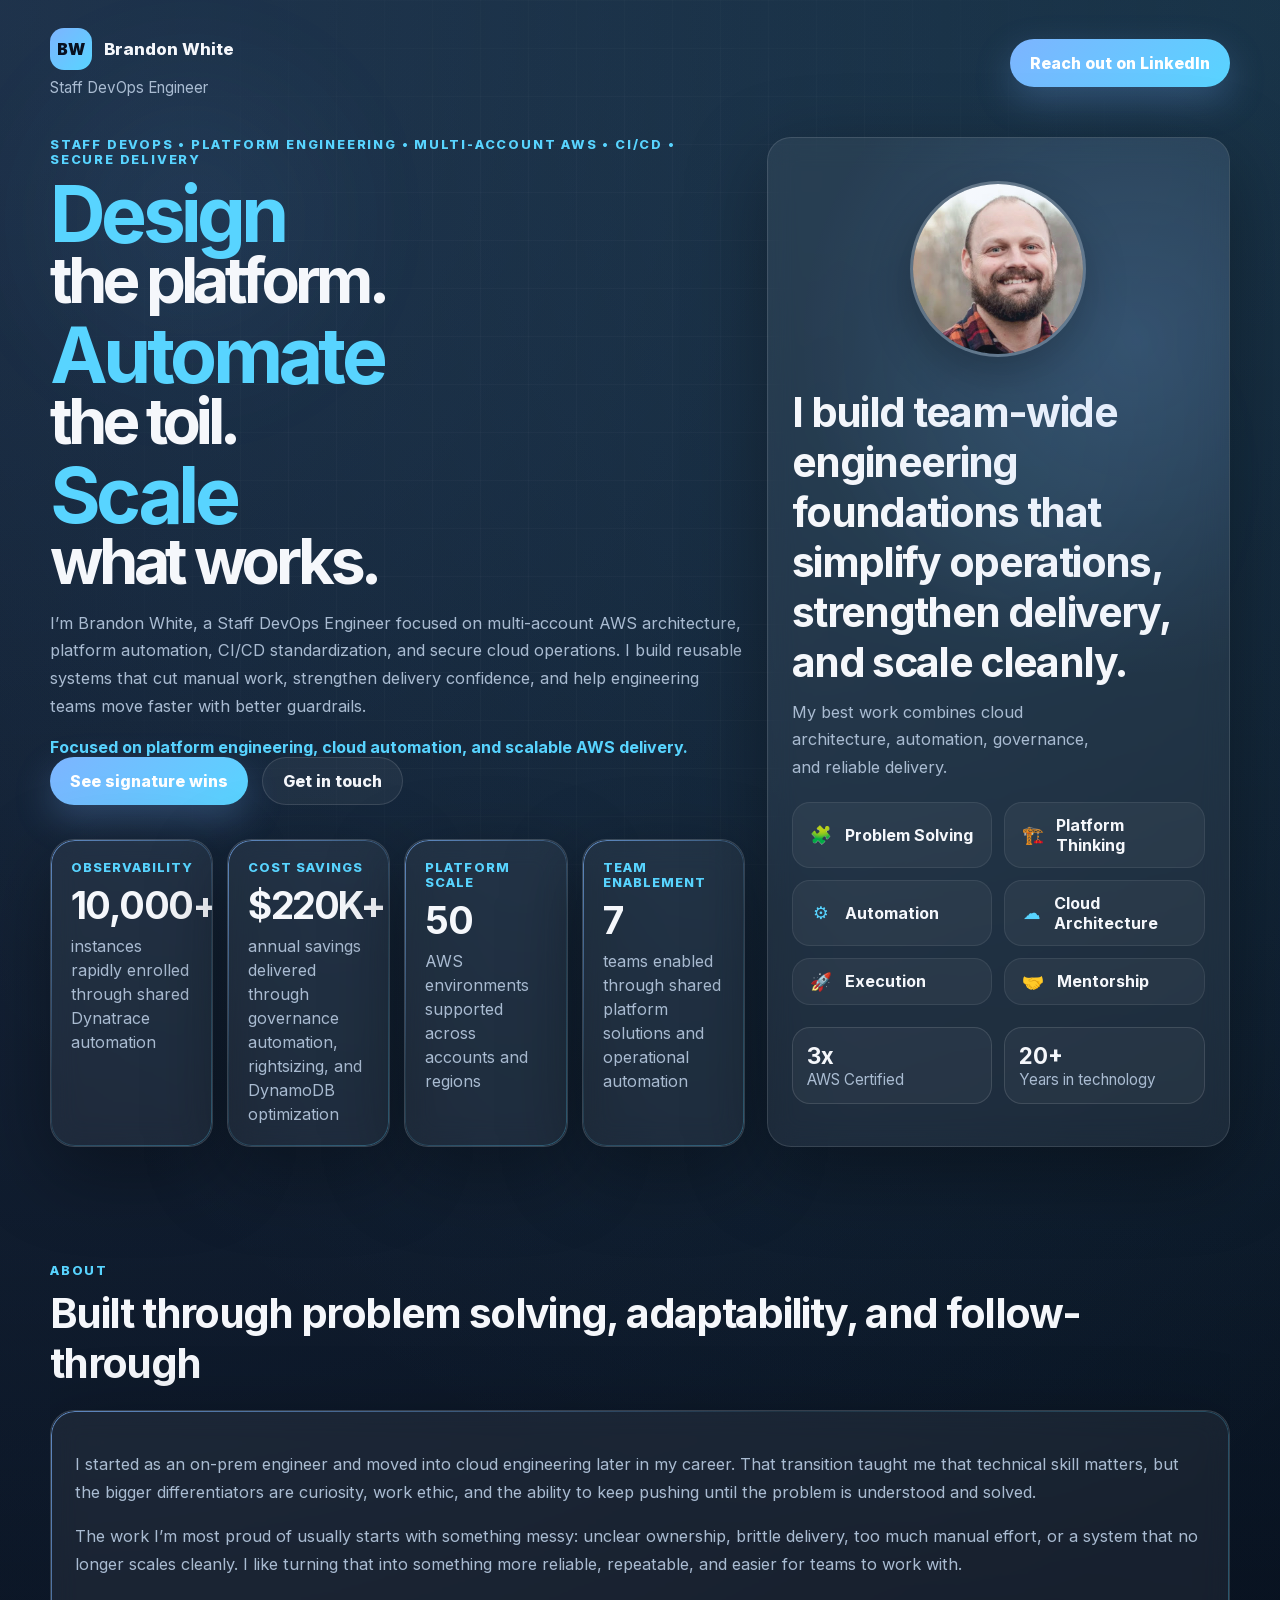
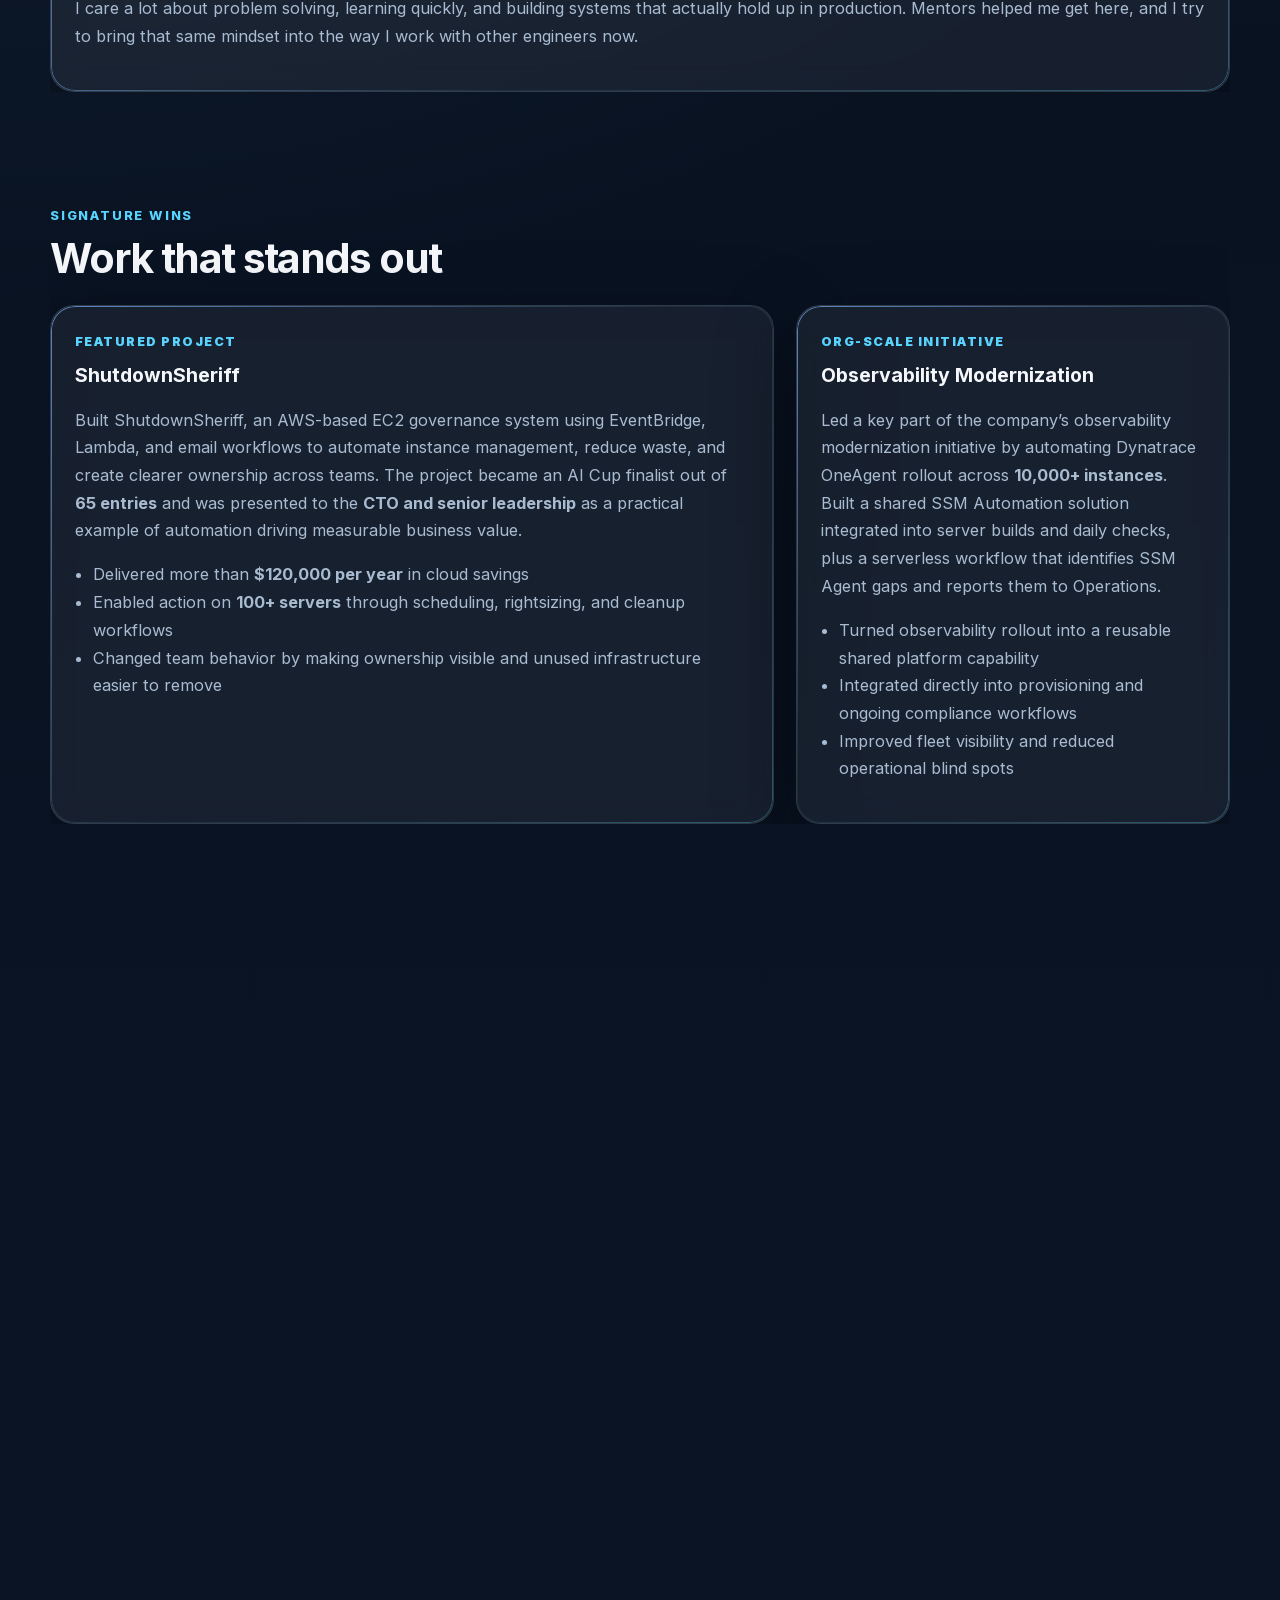
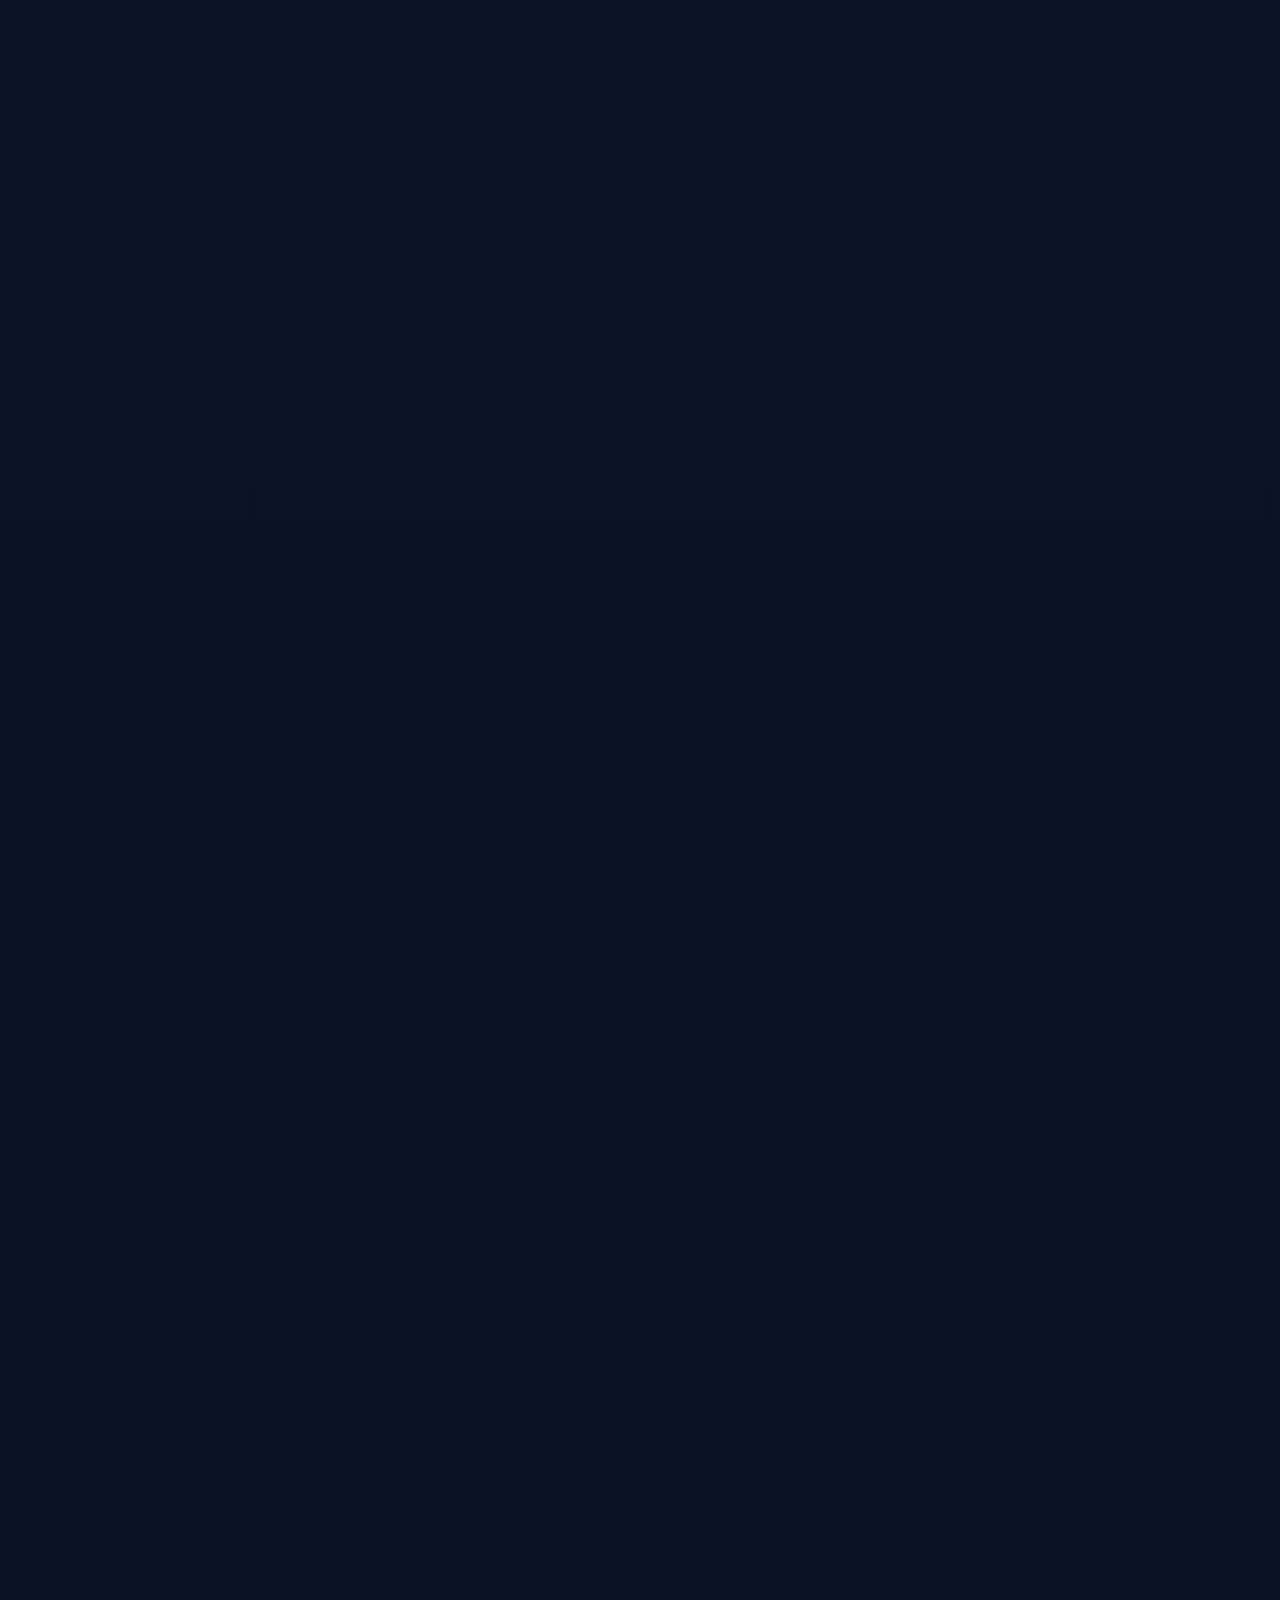
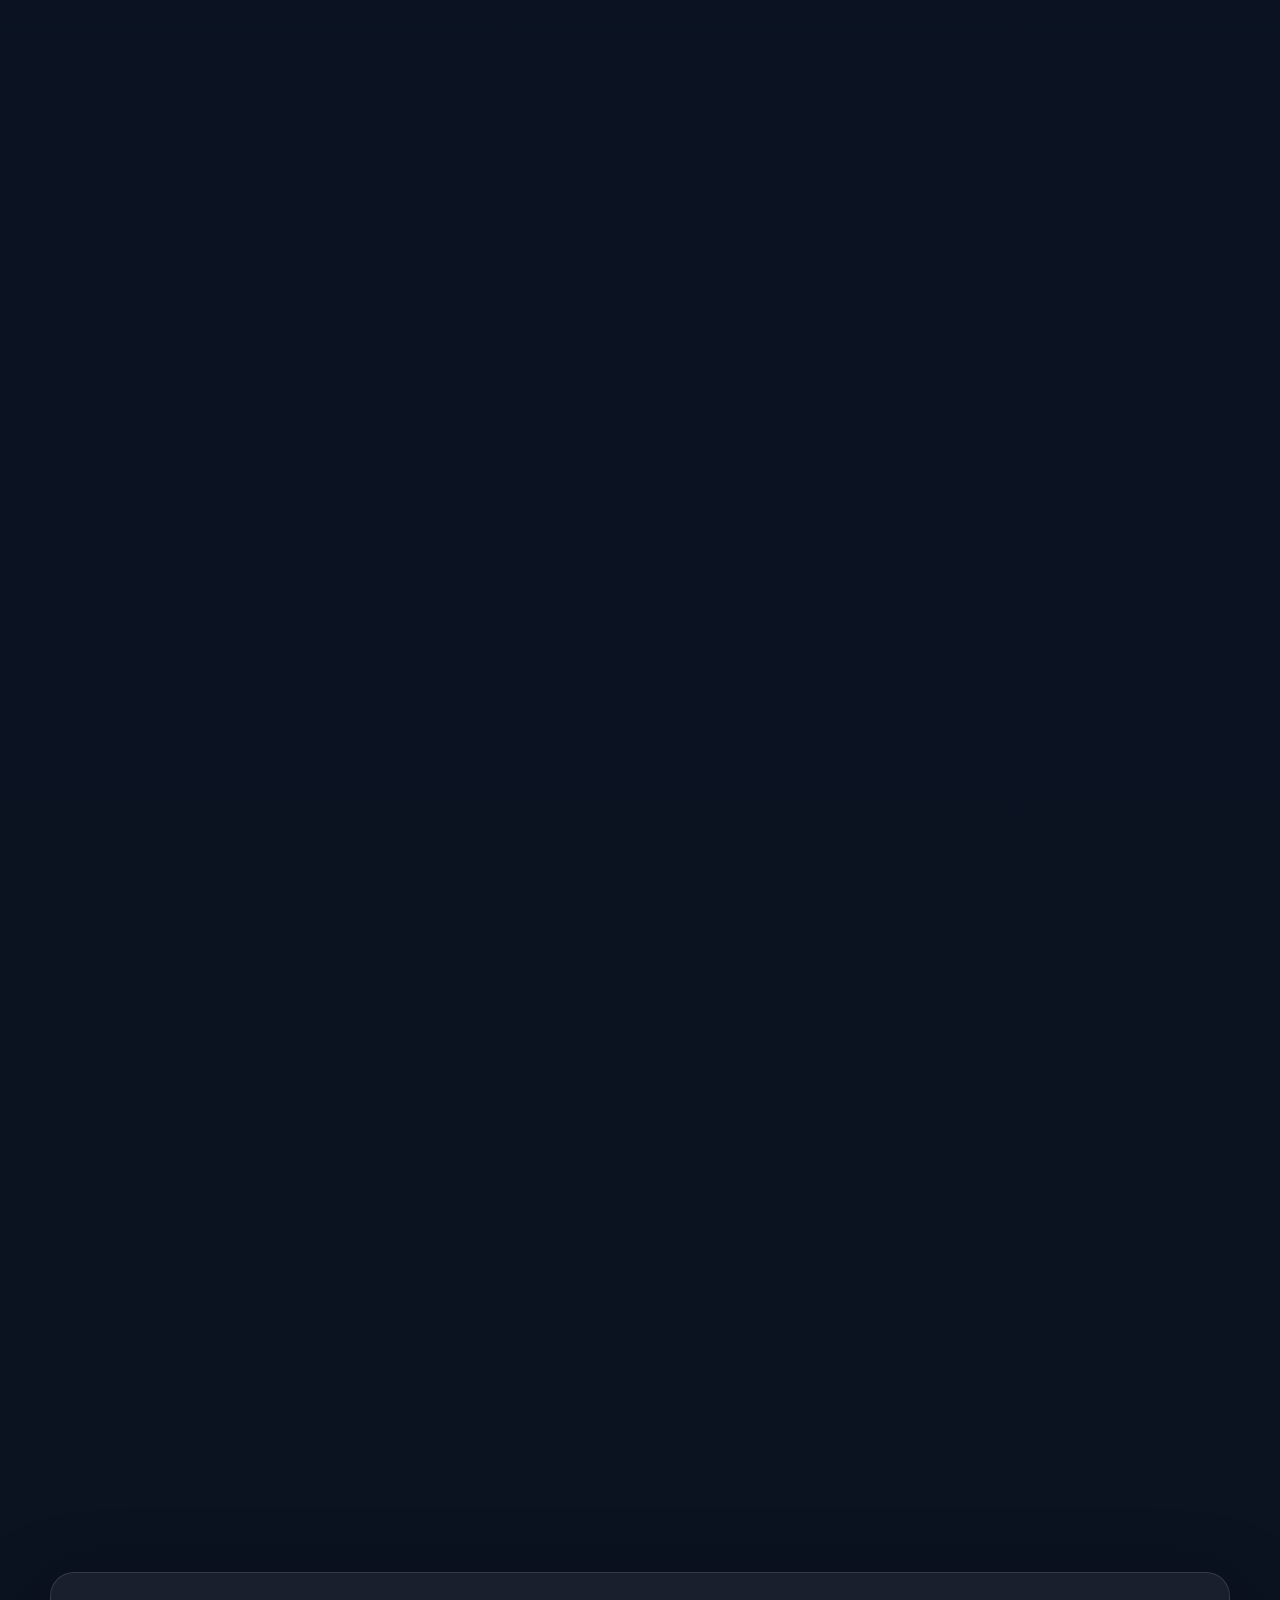
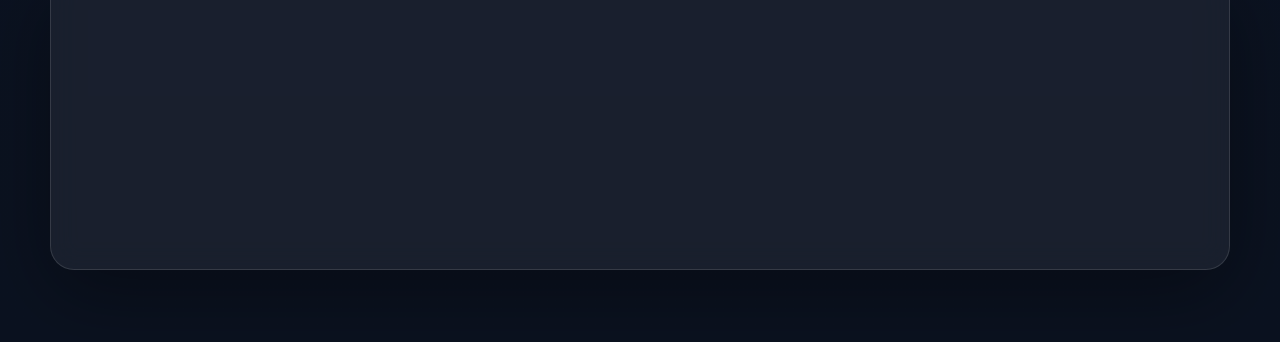
==== index.html @ a90c0512 "Add hero positioning line" ====
<!DOCTYPE html>
<html lang="en">
  <head>
    <meta charset="UTF-8" />
    <meta name="viewport" content="width=device-width, initial-scale=1.0" />
    <title>Brandon White | Staff DevOps Engineer</title>
    <meta
      name="description"
      content="Brandon White is a Staff DevOps and Platform Engineer focused on AWS, automation, CI/CD, observability, governance, and reliable cloud delivery at scale."
    />
    <meta property="og:title" content="Brandon White | Staff DevOps Engineer" />
    <meta
      property="og:description"
      content="Staff DevOps and Platform Engineer focused on AWS, automation, observability, CI/CD, governance, and reliable cloud delivery at scale."
    />
    <meta property="og:type" content="website" />
    <meta property="og:url" content="https://brandondwhite.github.io/" />
    <meta property="og:image" content="https://brandondwhite.github.io/assets/og-preview.svg" />
    <meta property="og:image:alt" content="Social preview for Brandon White, Staff DevOps Engineer" />
    <meta name="theme-color" content="#0a1424" />
    <script type="application/ld+json">
      {
        "@context": "https://schema.org",
        "@type": "Person",
        "name": "Brandon White",
        "jobTitle": "Staff DevOps Engineer",
        "url": "https://brandondwhite.github.io/",
        "image": "https://brandondwhite.github.io/assets/avatar.jpg",
        "sameAs": [
          "https://linkedin.com/in/brandon-d-white"
        ]
      }
    </script>
    <link rel="canonical" href="https://brandondwhite.github.io/" />
    <meta name="twitter:card" content="summary_large_image" />
    <meta name="twitter:title" content="Brandon White | Staff DevOps Engineer" />
    <meta
      name="twitter:description"
      content="Staff DevOps and Platform Engineer focused on AWS, automation, observability, CI/CD, governance, and reliable cloud delivery at scale."
    />
    <meta name="twitter:image" content="https://brandondwhite.github.io/assets/og-preview.svg" />
    <link rel="icon" href="assets/favicon.svg" type="image/svg+xml" />
    <link rel="preload" as="image" href="assets/avatar.jpg" imagesrcset="assets/avatar.jpg" imagesizes="176px" />
    <link rel="preload" href="assets/fonts/inter-latin.woff2" as="font" type="font/woff2" crossorigin />
    <link rel="stylesheet" href="styles.css" />
    <!-- Google tag (gtag.js) -->
    <script async src="https://www.googletagmanager.com/gtag/js?id=G-RJBQQFBV7J"></script>
    <script>
      window.dataLayer = window.dataLayer || [];
      function gtag() { dataLayer.push(arguments); }
      gtag('js', new Date());

      gtag('config', 'G-RJBQQFBV7J');
    </script>
  </head>
  <body>
    <div class="background-orb orb-one"></div>
    <div class="background-orb orb-two"></div>

    <div class="page-shell">
      <header class="site-header">
        <div class="brand-lockup">
          <a href="#top" class="brand">
            <span class="brand-mark">BW</span>
            <span class="brand-text">Brandon White</span>
          </a>
          <p class="brand-subtitle">Staff DevOps Engineer</p>
        </div>

        <div class="header-actions">
          <a class="button button-primary" href="https://linkedin.com/in/brandon-d-white" target="_blank" rel="noreferrer">Reach out on LinkedIn</a>
        </div>
      </header>

      <main id="top">
        <section class="hero section-grid">
          <div class="hero-copy">
            <p class="eyebrow">Staff DevOps • Platform Engineering • Multi-Account AWS • CI/CD • Secure Delivery</p>
            <h1 class="hero-headline">
              <span><strong>Design</strong> <span class="hero-rest">the platform.</span></span>
              <span><strong>Automate</strong> <span class="hero-rest">the toil.</span></span>
              <span><strong>Scale</strong> <span class="hero-rest">what works.</span></span>
            </h1>
            <p class="hero-text">
              I’m Brandon White, a Staff DevOps Engineer focused on multi-account AWS architecture, platform automation, CI/CD standardization, and secure cloud operations. I build reusable systems that cut manual work, strengthen delivery confidence, and help engineering teams move faster with better guardrails.
            </p>
            <p class="hero-positioning">Focused on platform engineering, cloud automation, and scalable AWS delivery.</p>

            <div class="hero-actions">
              <a class="button button-primary" href="#wins">See signature wins</a>
              <a class="button button-secondary" href="#contact">Get in touch</a>
            </div>

            <div class="hero-metrics proof-cards">
              <article class="proof-card premium-border">
                <p class="proof-card-title">Observability</p>
                <strong class="count-up" data-target="10000" data-prefix="" data-suffix="+">10,000+</strong>
                <span>instances rapidly enrolled through shared Dynatrace automation</span>
              </article>
              <article class="proof-card premium-border">
                <p class="proof-card-title">Cost Savings</p>
                <strong class="count-up" data-target="220" data-prefix="$" data-suffix="K+">$220K+</strong>
                <span>annual savings delivered through governance automation, rightsizing, and DynamoDB optimization</span>
              </article>
              <article class="proof-card premium-border">
                <p class="proof-card-title">Platform Scale</p>
                <strong class="count-up" data-target="50" data-prefix="" data-suffix="">50</strong>
                <span>AWS environments supported across accounts and regions</span>
              </article>
              <article class="proof-card premium-border">
                <p class="proof-card-title">Team Enablement</p>
                <strong class="count-up" data-target="7" data-prefix="" data-suffix="">7</strong>
                <span>teams enabled through shared platform solutions and operational automation</span>
              </article>
            </div>
          </div>

          <aside class="hero-card glass-card spotlight-card">
            <div class="headshot-wrap">
              <img class="headshot" src="assets/avatar.jpg" alt="Portrait of Brandon White" width="256" height="256" decoding="async" fetchpriority="high" />
            </div>
            <h2>I build team-wide engineering foundations that simplify operations, strengthen delivery, and scale cleanly.</h2>
            <p class="hero-card-supporting-text">
              My best work combines cloud architecture, automation, governance, and reliable delivery.
            </p>
            <div class="tech-grid">
              <div class="tech-item"><span class="tech-icon">🧩</span><span>Problem Solving</span></div>
              <div class="tech-item"><span class="tech-icon">🏗️</span><span>Platform Thinking</span></div>
              <div class="tech-item"><span class="tech-icon">⚙️</span><span>Automation</span></div>
              <div class="tech-item"><span class="tech-icon">☁️</span><span>Cloud Architecture</span></div>
              <div class="tech-item"><span class="tech-icon">🚀</span><span>Execution</span></div>
              <div class="tech-item"><span class="tech-icon">🤝</span><span>Mentorship</span></div>
            </div>
            <div class="mini-stats">
              <div>
                <strong>3x</strong>
                <span>AWS Certified</span>
              </div>
              <div>
                <strong>20+</strong>
                <span>Years in technology</span>
              </div>
            </div>
          </aside>
        </section>

        <section id="about" class="content-section">
          <div class="section-heading">
            <p class="eyebrow">About</p>
            <h2>Built through problem solving, adaptability, and follow-through</h2>
          </div>

          <div class="about-layout">
            <article class="glass-card about-card premium-border">
              <p>
                I started as an on-prem engineer and moved into cloud engineering later in my career. That transition taught me that technical skill matters, but the bigger differentiators are curiosity, work ethic, and the ability to keep pushing until the problem is understood and solved.
              </p>
              <p>
                The work I’m most proud of usually starts with something messy: unclear ownership, brittle delivery, too much manual effort, or a system that no longer scales cleanly. I like turning that into something more reliable, repeatable, and easier for teams to work with.
              </p>
              <p>
                I care a lot about problem solving, learning quickly, and building systems that actually hold up in production. Mentors helped me get here, and I try to bring that same mindset into the way I work with other engineers now.
              </p>
            </article>
          </div>
        </section>

        <section id="wins" class="content-section">
          <div class="section-heading">
            <p class="eyebrow">Signature wins</p>
            <h2>Work that stands out</h2>
          </div>

          <div class="wins-layout">
            <article class="glass-card shutdown-card premium-border">
              <span class="proof-label">Featured project</span>
              <h3>ShutdownSheriff</h3>
              <p>
                Built ShutdownSheriff, an AWS-based EC2 governance system using EventBridge, Lambda, and email workflows to automate instance management, reduce waste, and create clearer ownership across teams. The project became an AI Cup finalist out of <strong>65 entries</strong> and was presented to the <strong>CTO and senior leadership</strong> as a practical example of automation driving measurable business value.
              </p>
              <ul>
                <li>Delivered more than <strong>$120,000 per year</strong> in cloud savings</li>
                <li>Enabled action on <strong>100+ servers</strong> through scheduling, rightsizing, and cleanup workflows</li>
                <li>Changed team behavior by making ownership visible and unused infrastructure easier to remove</li>
              </ul>
            </article>

            <article class="glass-card ai-card premium-border">
              <span class="proof-label">Org-scale initiative</span>
              <h3>Observability Modernization</h3>
              <p>
                Led a key part of the company’s observability modernization initiative by automating Dynatrace OneAgent rollout across <strong>10,000+ instances</strong>. Built a shared SSM Automation solution integrated into server builds and daily checks, plus a serverless workflow that identifies SSM Agent gaps and reports them to Operations.
              </p>
              <ul>
                <li>Turned observability rollout into a reusable shared platform capability</li>
                <li>Integrated directly into provisioning and ongoing compliance workflows</li>
                <li>Improved fleet visibility and reduced operational blind spots</li>
              </ul>
            </article>
          </div>
        </section>

        <section id="impact" class="content-section">
          <div class="section-heading">
            <p class="eyebrow">Impact</p>
            <h2>Results across scale, reliability, and delivery</h2>
          </div>

          <div class="card-grid three-up">
            <article class="glass-card feature-card premium-border">
              <h3>EC2 Governance & Cost Optimization</h3>
              <p>Built automation that identified underused and orphaned EC2 resources, created clearer ownership, and reduced waste across AWS environments.</p>
              <ul>
                <li>Delivered more than <strong>$120,000/year</strong> in savings through scheduling, cleanup, rightsizing, and governance workflows</li>
                <li>Used event-driven automation and operational notifications to turn cost control into a repeatable process</li>
                <li>Improved accountability by making ownership and idle-resource decisions easier for teams to act on</li>
              </ul>
            </article>

            <article class="glass-card feature-card premium-border">
              <h3>Golden Image Automation</h3>
              <p>Architected and built an event-driven golden image automation solution for Amazon WorkSpaces Applications (AppStream 2.0). Using EventBridge and durable Lambda workflows, the system builds images, applies configuration, installs software and OS updates, copies images across regions, and shares them to <strong>15 AWS accounts</strong> for client fleet use.</p>
              <ul>
                <li>Automated image configuration, software installation, patching, cross-region copy, and account sharing</li>
                <li>Built an automated golden image process that supports fast onboarding with up-to-date images and core software preinstalled</li>
                <li>Helped enable the broader shift from EC2-based application delivery to managed application streaming</li>
              </ul>
            </article>

            <article class="glass-card feature-card premium-border">
              <h3>CI/CD at Production Scale</h3>
              <p>Improved release confidence and developer experience in HIPAA-aware healthcare environments.</p>
              <ul>
                <li>Built pipelines that run unit tests with pytest, deploy to dev and test, run integration tests, and promote to production</li>
                <li>Supported automated deployment flows across as many as <strong>15 AWS production accounts</strong></li>
                <li>Embedded security scans with Semgrep and CrowdStrike into delivery workflows</li>
              </ul>
            </article>
          </div>
        </section>

        <section id="expertise" class="content-section">
          <div class="section-heading">
            <p class="eyebrow">Technology strengths</p>
            <h2>Core tools, delivery discipline, and platform depth</h2>
          </div>

          <div class="icon-skill-grid">
            <article class="glass-card skill-icon-card">
              <div class="skill-icon">☁️</div>
              <h3>Cloud & Platform Engineering</h3>
              <p>Multi-account AWS architecture across dev, test, and up to 15 production accounts, using CloudFormation, Terraform, and AWS CDK to build scalable, repeatable platforms.</p>
            </article>
            <article class="glass-card skill-icon-card">
              <div class="skill-icon">⚙️</div>
              <h3>Automation & Development</h3>
              <p>Python, boto3, Bash, PowerShell, SQL, and event-driven AWS services for governance tooling, database workflows, and operational automation.</p>
            </article>
            <article class="glass-card skill-icon-card">
              <div class="skill-icon">🚀</div>
              <h3>CI/CD & Developer Experience</h3>
              <p>Trunk-based delivery with Bitbucket Cloud, CodeBuild, pytest, deployment pipelines, and automated unit and integration testing that move code through dev, test, and production with minimal manual effort.</p>
            </article>
            <article class="glass-card skill-icon-card">
              <div class="skill-icon">📊</div>
              <h3>Observability & Operations</h3>
              <p>Dynatrace, CloudWatch, and AWS X-Ray, paired with standardized monitoring, operational visibility, and measurable cost optimization.</p>
            </article>
            <article class="glass-card skill-icon-card">
              <div class="skill-icon">🔒</div>
              <h3>Security & Governance</h3>
              <p>HIPAA-aware cloud delivery using Secrets Manager, encryption, least-privilege IAM, permission boundaries, SCP guardrails, Semgrep, and CrowdStrike.</p>
            </article>
            <article class="glass-card skill-icon-card">
              <div class="skill-icon">🧠</div>
              <h3>Shared Platform Leadership</h3>
              <p>Built shared systems, golden AMIs, reusable Terraform modules, and pipeline templates used across teams, with technical guidance, architecture reviews, and informal mentorship.</p>
            </article>
          </div>

          <div class="glass-card daily-tools-card">
            <span class="proof-label">How I work</span>
            <div class="principles-grid">
              <div class="principle-item">
                <strong>Always be automating</strong>
                <span>Turn repeated work into dependable systems that save time and make execution smoother.</span>
              </div>
              <div class="principle-item">
                <strong>Start small, scale what works</strong>
                <span>Prove the path first, then expand it into something teams can rely on.</span>
              </div>
              <div class="principle-item">
                <strong>Own the outcome</strong>
                <span>Push through ambiguity, find the root cause, and carry the work through to a real result.</span>
              </div>
              <div class="principle-item">
                <strong>Build for reliable delivery</strong>
                <span>Create secure, stable systems that hold up in production and make delivery easier for everyone.</span>
              </div>
            </div>
          </div>
        </section>

        <section id="experience" class="content-section">
          <div class="section-heading">
            <p class="eyebrow">Experience</p>
            <h2>Career timeline</h2>
          </div>

          <div class="timeline">
            <article class="timeline-item glass-card">
              <span class="timeline-year">2024 — Present</span>
              <h3>Staff DevOps Engineer • <a href="https://www.nextgen.com/" target="_blank" rel="noreferrer"><span class="inline-employer"><span>NextGen Healthcare</span><span class="badge-logo-frame"><img class="badge-logo" src="assets/logos/nextgen-logo.jpg" alt="NextGen Healthcare logo" width="200" height="200" loading="lazy" decoding="async" /></span></span></a></h3>
              <p>Leading high-scale cloud initiatives including enterprise Dynatrace rollout across 10,000+ instances, AppStream 2.0 golden image modernization, EC2 governance tooling, and measurable cloud cost reduction.</p>
            </article>
            <article class="timeline-item glass-card">
              <span class="timeline-year">2021 — 2024</span>
              <h3>Senior DevOps Engineer • <a href="https://www.nextgen.com/" target="_blank" rel="noreferrer"><span class="inline-employer"><span>NextGen Healthcare</span><span class="badge-logo-frame"><img class="badge-logo" src="assets/logos/nextgen-logo.jpg" alt="NextGen Healthcare logo" width="200" height="200" loading="lazy" decoding="async" /></span></span></a></h3>
              <p>Built serverless restoration workflows, architected automated AppStream 2.0 golden image delivery across regions and accounts, improved database security, and drove six-figure savings.</p>
            </article>
            <article class="timeline-item glass-card">
              <span class="timeline-year">2016 — 2021</span>
              <h3>Lead Application Developer • <a href="https://www.urmc.rochester.edu/" target="_blank" rel="noreferrer"><span class="inline-employer"><span>University of Rochester Medical Center</span><span class="badge-logo-frame"><img class="badge-logo" src="assets/logos/urmc-logo.jpg" alt="University of Rochester Medical Center logo" width="200" height="200" loading="lazy" decoding="async" /></span></span></a></h3>
              <p>Owned public web platform infrastructure, improved uptime and performance, and delivered reusable CI/CD patterns in Azure DevOps.</p>
            </article>
            <article class="timeline-item glass-card">
              <span class="timeline-year">2014 — 2016</span>
              <h3>Senior Web Developer • <a href="https://www.urmc.rochester.edu/" target="_blank" rel="noreferrer"><span class="inline-employer"><span>University of Rochester Medical Center</span><span class="badge-logo-frame"><img class="badge-logo" src="assets/logos/urmc-logo.jpg" alt="University of Rochester Medical Center logo" width="200" height="200" loading="lazy" decoding="async" /></span></span></a></h3>
              <p>Led custom web development, supported enterprise CMS environments, and integrated legacy systems into modern platforms.</p>
            </article>
            <article class="timeline-item glass-card">
              <span class="timeline-year">2005 — 2014</span>
              <h3>Earlier Roles • <a href="https://www.urmc.rochester.edu/" target="_blank" rel="noreferrer">URMC</a> / CedarCrestone</h3>
              <p>Built depth across IT operations, business systems, web applications, reporting, infrastructure, and technical support in demanding environments.</p>
            </article>
          </div>
        </section>

        <section class="content-section">
          <div class="section-heading">
            <p class="eyebrow">Credentials</p>
            <h2>Certifications, education, and publication</h2>
          </div>
          <div class="card-grid three-up">
            <article class="glass-card feature-card">
              <h3>Certifications</h3>
              <div class="badge-stack">
                <a class="credential-badge aws-badge" href="https://www.credly.com/badges/7644e0cc-1c35-4fb5-a895-35e53e485230/linked_in_profile" target="_blank" rel="noreferrer">
                  <span class="badge-logo-frame"><img class="badge-logo" src="assets/logos/aws-logo.jpg" alt="AWS logo" width="100" height="100" loading="lazy" decoding="async" /></span>
                  <span>AWS Certified Solutions Architect – Associate</span>
                </a>
                <a class="credential-badge aws-badge" href="https://www.credly.com/badges/de2b0c56-62ef-411a-8f54-9a5c1b684a48/linked_in_profile" target="_blank" rel="noreferrer">
                  <span class="badge-logo-frame"><img class="badge-logo" src="assets/logos/aws-logo.jpg" alt="AWS logo" width="100" height="100" loading="lazy" decoding="async" /></span>
                  <span>AWS Certified SysOps Administrator – Associate</span>
                </a>
                <a class="credential-badge aws-badge" href="https://www.credly.com/badges/844fdbeb-4134-41f4-bf3a-c67fa41d1e18/linked_in_profile" target="_blank" rel="noreferrer">
                  <span class="badge-logo-frame"><img class="badge-logo" src="assets/logos/aws-logo.jpg" alt="AWS logo" width="100" height="100" loading="lazy" decoding="async" /></span>
                  <span>AWS Certified Cloud Practitioner</span>
                </a>
                <a class="credential-badge simple-badge" href="https://cs.lpi.org/caf/Xamman/certification/verify/LPI000494395/7w92hwm52a" target="_blank" rel="noreferrer">
                  <span class="badge-logo-frame"><img class="badge-logo" src="assets/logos/lpi-logo.jpg" alt="Linux Professional Institute logo" width="100" height="100" loading="lazy" decoding="async" /></span>
                  <span>Linux Essentials</span>
                </a>
              </div>
            </article>
            <article class="glass-card feature-card">
              <h3>Education</h3>
              <a class="credential-badge school-badge" href="https://www.clarkson.edu/" target="_blank" rel="noreferrer">
                <span class="badge-logo-frame"><img class="badge-logo" src="assets/logos/clarkson-logo.jpg" alt="Clarkson University logo" width="200" height="200" loading="lazy" decoding="async" /></span>
                <span>Clarkson University</span>
              </a>
              <p>B.S. in Information Systems and Business Processes</p>
            </article>
            <article class="glass-card feature-card">
              <h3>Publication</h3>
              <p>
                <a class="publication-link" href="https://aws.amazon.com/blogs/database/secure-amazon-aurora-clusters-in-hipaa-compliant-workloads/" target="_blank" rel="noreferrer">
                  Secure Amazon Aurora clusters in HIPAA-compliant workloads
                </a>
              </p>
              <p class="publication-summary">
                Authored a technical article published on the AWS Database Blog, covering how to secure Aurora PostgreSQL and MySQL in HIPAA-compliant environments using encryption, TLS 1.3, IAM guardrails, and operational security controls.
              </p>
            </article>
          </div>
        </section>

        <section id="contact" class="content-section contact-section glass-card">
          <div>
            <p class="eyebrow">Contact</p>
            <h2>For collaboration, platform engineering discussions, or professional connection — reach out on LinkedIn.</h2>
            <p>Greater Rochester, NY • <a href="https://linkedin.com/in/brandon-d-white" target="_blank" rel="noreferrer">linkedin.com/in/brandon-d-white</a></p>
          </div>
          <div class="contact-actions">
            <a class="button button-primary" href="https://linkedin.com/in/brandon-d-white" target="_blank" rel="noreferrer">Reach out on LinkedIn</a>
          </div>
        </section>
      </main>
    </div>

    <script src="script.js" defer></script>
  </body>
</html>
---- styles.css ----
@font-face {
  font-family: 'Inter';
  src: url('assets/fonts/inter-latin.woff2') format('woff2');
  font-style: normal;
  font-weight: 100 900;
  font-display: swap;
}

:root {
  --bg-gradient-start: #07101d;
  --bg-gradient-mid: #0a1424;
  --bg-gradient-end: #0b1220;
  --card: rgba(255, 255, 255, 0.06);
  --card-border: rgba(255, 255, 255, 0.12);
  --text: #f5f7fb;
  --muted: #a9bbd1;
  --primary: #7db4ff;
  --secondary: #58d4ff;
  --shadow: 0 24px 80px rgba(0, 0, 0, 0.35);
  --radius: 24px;
  --max-width: 1180px;
  --surface: rgba(7, 14, 26, 0.62);
  --grid-line: rgba(255, 255, 255, 0.025);
  --button-secondary-bg: rgba(255, 255, 255, 0.05);
  --button-secondary-border: rgba(255, 255, 255, 0.12);
}

* { box-sizing: border-box; }
html { scroll-behavior: smooth; }

body {
  margin: 0;
  font-family: 'Inter', system-ui, -apple-system, BlinkMacSystemFont, 'Segoe UI', sans-serif;
  color: var(--text);
  background:
    radial-gradient(circle at top left, rgba(125, 180, 255, 0.18), transparent 28%),
    radial-gradient(circle at top right, rgba(88, 212, 255, 0.14), transparent 24%),
    linear-gradient(180deg, var(--bg-gradient-start) 0%, var(--bg-gradient-mid) 48%, var(--bg-gradient-end) 100%);
  min-height: 100vh;
  text-rendering: optimizeLegibility;
  -webkit-font-smoothing: antialiased;
}

body::before {
  content: '';
  position: fixed;
  inset: 0;
  pointer-events: none;
  background-image: linear-gradient(var(--grid-line) 1px, transparent 1px), linear-gradient(90deg, var(--grid-line) 1px, transparent 1px);
  background-size: 48px 48px;
  mask-image: radial-gradient(circle at center, black 42%, transparent 85%);
}

.background-orb {
  position: fixed;
  border-radius: 999px;
  filter: blur(70px);
  opacity: 0.28;
  pointer-events: none;
  z-index: 0;
  animation: float 12s ease-in-out infinite;
}

.orb-one {
  width: 280px;
  height: 280px;
  background: rgba(125, 180, 255, 0.22);
  top: 80px;
  left: 4%;
}

.orb-two {
  width: 320px;
  height: 320px;
  background: rgba(88, 212, 255, 0.16);
  right: 8%;
  top: 320px;
  animation-delay: -4s;
}

.page-shell {
  position: relative;
  z-index: 1;
  width: min(calc(100% - 32px), var(--max-width));
  margin: 0 auto;
  padding: 28px 0 72px;
}

.site-header {
  display: flex;
  align-items: center;
  justify-content: space-between;
  gap: 24px;
  margin-bottom: 40px;
}

.brand-lockup { display: flex; flex-direction: column; gap: 8px; }

.brand {
  display: inline-flex;
  align-items: center;
  gap: 12px;
  color: var(--text);
  text-decoration: none;
  font-weight: 800;
}

.brand-mark {
  display: grid;
  place-items: center;
  width: 42px;
  height: 42px;
  border-radius: 14px;
  background: linear-gradient(135deg, var(--primary), var(--secondary));
  color: #081120;
  font-weight: 900;
}

.brand-text { font-size: 1.05rem; }
.brand-subtitle {
  margin: 0;
  color: var(--muted);
  font-size: 0.95rem;
}

.header-actions,
.hero-actions,
.contact-actions {
  display: flex;
  flex-wrap: wrap;
  gap: 14px;
}

.button {
  display: inline-flex;
  align-items: center;
  justify-content: center;
  min-height: 48px;
  padding: 0 20px;
  border-radius: 999px;
  text-decoration: none;
  font-weight: 800;
  transition: transform 180ms ease, box-shadow 180ms ease, background 180ms ease, color 180ms ease;
}
.button:hover { transform: translateY(-2px); }
.button-primary {
  color: #ffffff;
  background: linear-gradient(135deg, var(--primary), var(--secondary));
  box-shadow: 0 14px 36px rgba(125, 180, 255, 0.25);
}
.button-secondary {
  color: var(--text);
  background: var(--button-secondary-bg);
  border: 1px solid var(--button-secondary-border);
}

.hero,
.wins-layout,
.card-grid.three-up,
.icon-skill-grid,
.contact-section,
.about-layout {
  display: grid;
  gap: 22px;
}

.hero {
  grid-template-columns: 1.2fr 0.8fr;
  align-items: stretch;
}

.hero-copy h1 {
  margin: 12px 0 18px;
  font-size: clamp(2.8rem, 6vw, 5.6rem);
  line-height: 0.94;
  letter-spacing: -0.06em;
  max-width: 11ch;
}

.hero-headline {
  display: flex;
  flex-direction: column;
  gap: 0.12em;
}

.hero-headline span {
  display: block;
}

.hero-headline strong {
  font-weight: inherit;
  color: var(--secondary);
}

.hero-rest {
  font-size: 0.82em;
  color: var(--text);
}

.eyebrow {
  margin: 0;
  color: var(--secondary);
  text-transform: uppercase;
  letter-spacing: 0.14em;
  font-size: 0.8rem;
  font-weight: 800;
}

.hero-text,
.glass-card p,
.timeline-item p,
.contact-section p,
.feature-card li,
.skill-icon-card p,
.shutdown-card li,
.ai-card li {
  color: var(--muted);
  line-height: 1.7;
  font-size: 1.02rem;
}

.hero-positioning {
  margin: 16px 0 0;
  color: var(--secondary);
  font-weight: 700;
}

.hero-metrics {
  display: grid;
  grid-template-columns: repeat(4, minmax(0, 1fr));
  gap: 14px;
  margin: 34px 0 0;
}

.glass-card,
.proof-card {
  border: 1px solid var(--card-border);
  background: var(--card);
  border-radius: var(--radius);
  backdrop-filter: blur(14px);
  box-shadow: var(--shadow);
}

.proof-card {
  padding: 20px;
  position: relative;
  overflow: hidden;
  transition: transform 180ms ease, box-shadow 180ms ease;
}

.proof-card:hover {
  transform: translateY(-3px);
  box-shadow: 0 28px 80px rgba(0, 0, 0, 0.4);
}

.proof-card-title {
  margin: 0 0 12px;
  color: var(--secondary);
  font-size: 0.8rem;
  font-weight: 800;
  letter-spacing: 0.08em;
  text-transform: uppercase;
}

.proof-card strong {
  display: block;
  font-size: clamp(1.7rem, 3vw, 2.35rem);
  line-height: 1;
  margin-bottom: 10px;
  letter-spacing: -0.04em;
  white-space: nowrap;
}

.proof-card span {
  color: var(--muted);
  line-height: 1.5;
}

.glass-card { padding: 24px; }

.hero-card { display: flex; flex-direction: column; justify-content: center; }
.headshot-wrap { display: flex; justify-content: center; margin-bottom: 20px; }
.headshot {
  width: 176px;
  height: 176px;
  object-fit: cover;
  border-radius: 50%;
  border: 3px solid rgba(255, 255, 255, 0.2);
  box-shadow: 0 18px 40px rgba(0, 0, 0, 0.3);
  background: rgba(255, 255, 255, 0.08);
}

.spotlight-card,
.premium-border {
  position: relative;
  overflow: hidden;
}

.spotlight-card::after,
.premium-border::before {
  content: '';
  position: absolute;
  inset: 0;
  pointer-events: none;
}

.spotlight-card::after {
  background: radial-gradient(circle at 80% 20%, rgba(125,180,255,0.18), transparent 38%);
}

.premium-border::before {
  padding: 1px;
  border-radius: inherit;
  background: linear-gradient(135deg, rgba(125,180,255,0.7), rgba(88,212,255,0.08), rgba(88,212,255,0.34));
  -webkit-mask: linear-gradient(#fff 0 0) content-box, linear-gradient(#fff 0 0);
  -webkit-mask-composite: xor;
  mask-composite: exclude;
}

.content-section {
  margin-top: 58px;
  content-visibility: auto;
  contain-intrinsic-size: 1px 900px;
}

.section-heading { margin: 58px 0 22px; }
.section-heading h2,
.hero-card h2,
.contact-section h2 {
  margin: 10px 0 0;
  font-size: clamp(1.8rem, 3.2vw, 3rem);
  letter-spacing: -0.04em;
}

.hero-card h2 {
  margin-bottom: 12px;
}

.hero-card-supporting-text {
  margin-top: 0;
  margin-bottom: 0;
  color: var(--muted);
  line-height: 1.7;
  max-width: 30ch;
}

.tech-grid,
.mini-stats,
.icon-skill-grid {
  display: grid;
  gap: 12px;
}

.tech-grid {
  grid-template-columns: repeat(2, minmax(0, 1fr));
  margin-top: 20px;
}

.tech-item {
  display: flex;
  align-items: center;
  gap: 10px;
  padding: 12px 14px;
  border-radius: 18px;
  background: rgba(255, 255, 255, 0.045);
  border: 1px solid rgba(255, 255, 255, 0.08);
  font-weight: 700;
}

.tech-icon,
.skill-icon {
  display: inline-grid;
  place-items: center;
  color: var(--secondary);
}

.tech-icon { width: 28px; font-size: 1.1rem; }

.mini-stats {
  grid-template-columns: repeat(2, minmax(0, 1fr));
  margin-top: 22px;
}

.mini-stats div {
  padding: 14px;
  border: 1px solid var(--button-secondary-border);
  border-radius: 18px;
  background: rgba(255, 255, 255, 0.04);
}

.mini-stats strong { display: block; font-size: 1.4rem; }
.mini-stats span { color: var(--muted); font-size: 0.95rem; }

.wins-layout {
  grid-template-columns: 1.25fr 0.75fr;
}

.contact-section a {
  color: var(--secondary);
  text-decoration: none;
}

.timeline-item h3 a {
  color: inherit;
  text-decoration: none;
}

.timeline-item h3 a:hover {
  color: var(--secondary);
  text-decoration: underline;
}

.contact-section a.button-primary {
  color: #ffffff;
}

.contact-section a:hover { text-decoration: underline; }

.card-grid.three-up { grid-template-columns: repeat(3, minmax(0, 1fr)); }
.icon-skill-grid { grid-template-columns: repeat(3, minmax(0, 1fr)); }

.skill-icon-card { min-height: 220px; }
.skill-icon {
  width: 54px;
  height: 54px;
  margin-bottom: 18px;
  border-radius: 16px;
  background: rgba(125, 180, 255, 0.12);
  font-size: 1.6rem;
}

.daily-tools-card {
  margin-top: 22px;
}

.principles-grid {
  display: grid;
  grid-template-columns: repeat(2, minmax(0, 1fr));
  gap: 16px;
}

.principle-item {
  padding: 16px 18px;
  border-radius: 18px;
  background: rgba(255, 255, 255, 0.04);
  border: 1px solid rgba(255, 255, 255, 0.08);
}

.principle-item strong {
  display: block;
  margin-bottom: 8px;
  font-size: 1rem;
}

.principle-item span {
  color: var(--muted);
  line-height: 1.6;
}

.badge-stack {
  display: grid;
  gap: 12px;
  margin-bottom: 18px;
}

.credential-badge {
  display: inline-flex;
  align-items: center;
  gap: 12px;
  width: 100%;
  padding: 12px 14px;
  border-radius: 18px;
  border: 1px solid rgba(255, 255, 255, 0.1);
  background: rgba(255, 255, 255, 0.05);
  color: var(--text);
  text-decoration: none;
  font-weight: 700;
  line-height: 1.4;
}

.credential-badge:hover,
.publication-link:hover {
  text-decoration: underline;
}

.badge-logo-frame {
  width: 32px;
  height: 32px;
  flex: 0 0 32px;
  display: inline-flex;
  align-items: center;
  justify-content: center;
  overflow: hidden;
  border-radius: 10px;
}

.badge-logo {
  width: 100%;
  height: 100%;
  object-fit: cover;
  display: block;
}

.publication-link {
  color: var(--text);
  font-weight: 700;
  text-decoration: none;
}

.publication-summary {
  margin-bottom: 0;
}

.feature-card h3,
.timeline-item h3,
.glass-card h3 { margin-top: 0; font-size: 1.22rem; }
.feature-card ul,
.shutdown-card ul,
.ai-card ul { padding-left: 18px; }

.proof-label {
  display: inline-block;
  margin-bottom: 14px;
  color: var(--secondary);
  font-size: 0.78rem;
  font-weight: 900;
  letter-spacing: 0.12em;
  text-transform: uppercase;
}

.timeline {
  position: relative;
  display: grid;
  gap: 18px;
}

.timeline::before {
  content: '';
  position: absolute;
  left: 18px;
  top: 8px;
  bottom: 8px;
  width: 2px;
  background: linear-gradient(var(--primary), transparent);
}

.timeline-item { position: relative; padding-left: 36px; }
.timeline-item::before {
  content: '';
  position: absolute;
  left: 11px;
  top: 28px;
  width: 16px;
  height: 16px;
  border-radius: 50%;
  background: linear-gradient(135deg, var(--primary), var(--secondary));
  box-shadow: 0 0 0 6px rgba(125,180,255,0.14);
}

.inline-employer {
  display: inline-flex;
  align-items: center;
  gap: 8px;
  vertical-align: middle;
}

.inline-employer .badge-logo-frame {
  width: 30px;
  height: 30px;
  flex: 0 0 30px;
  border-radius: 9px;
  vertical-align: middle;
  position: relative;
  top: 0;
}

.timeline-year {
  color: var(--secondary);
  font-size: 0.9rem;
  font-weight: 800;
  text-transform: uppercase;
  letter-spacing: 0.12em;
}

.about-layout {
  grid-template-columns: minmax(0, 1fr);
}

.about-card p + p {
  margin-top: 16px;
}

.contact-section {
  grid-template-columns: 1fr auto;
  align-items: center;
}

.reveal {
  opacity: 0;
  transform: translateY(18px);
  transition: opacity 500ms ease, transform 500ms ease;
}
.reveal.visible { opacity: 1; transform: translateY(0); }

@media (prefers-reduced-motion: reduce) {
  html { scroll-behavior: auto; }
  .background-orb,
  .reveal,
  .proof-card {
    animation: none !important;
    transition: none !important;
    transform: none !important;
  }

  .reveal {
    opacity: 1;
  }
}

@keyframes float {
  0%, 100% { transform: translate3d(0, 0, 0); }
  50% { transform: translate3d(0, -20px, 0); }
}

@media (max-width: 1080px) {
  .site-header,
  .hero,
  .wins-layout,
  .contact-section,
  .card-grid.three-up,
  .icon-skill-grid {
    grid-template-columns: 1fr;
    display: grid;
  }

  .hero-copy h1 { max-width: none; }
  .header-actions { justify-content: flex-start; }
}

@media (max-width: 760px) {
  .page-shell {
    width: min(calc(100% - 20px), var(--max-width));
    padding-top: 18px;
  }

  .site-header {
    margin-bottom: 24px;
  }

  .hero-copy h1 {
    font-size: clamp(2.35rem, 10vw, 4rem);
    max-width: none;
    line-height: 0.98;
  }

  .hero-rest {
    font-size: 0.88em;
  }

  .hero-text,
  .glass-card p,
  .timeline-item p,
  .contact-section p,
  .feature-card li,
  .skill-icon-card p,
  .shutdown-card li,
  .ai-card li {
    font-size: 0.98rem;
    line-height: 1.6;
  }

  .hero-metrics,
  .mini-stats,
  .tech-grid,
  .icon-skill-grid,
  .card-grid.three-up,
  .principles-grid { grid-template-columns: 1fr; }

  .proof-card {
    padding: 18px;
  }

  .proof-card strong {
    font-size: clamp(1.6rem, 8vw, 2rem);
  }

  .background-orb { display: none; }
}
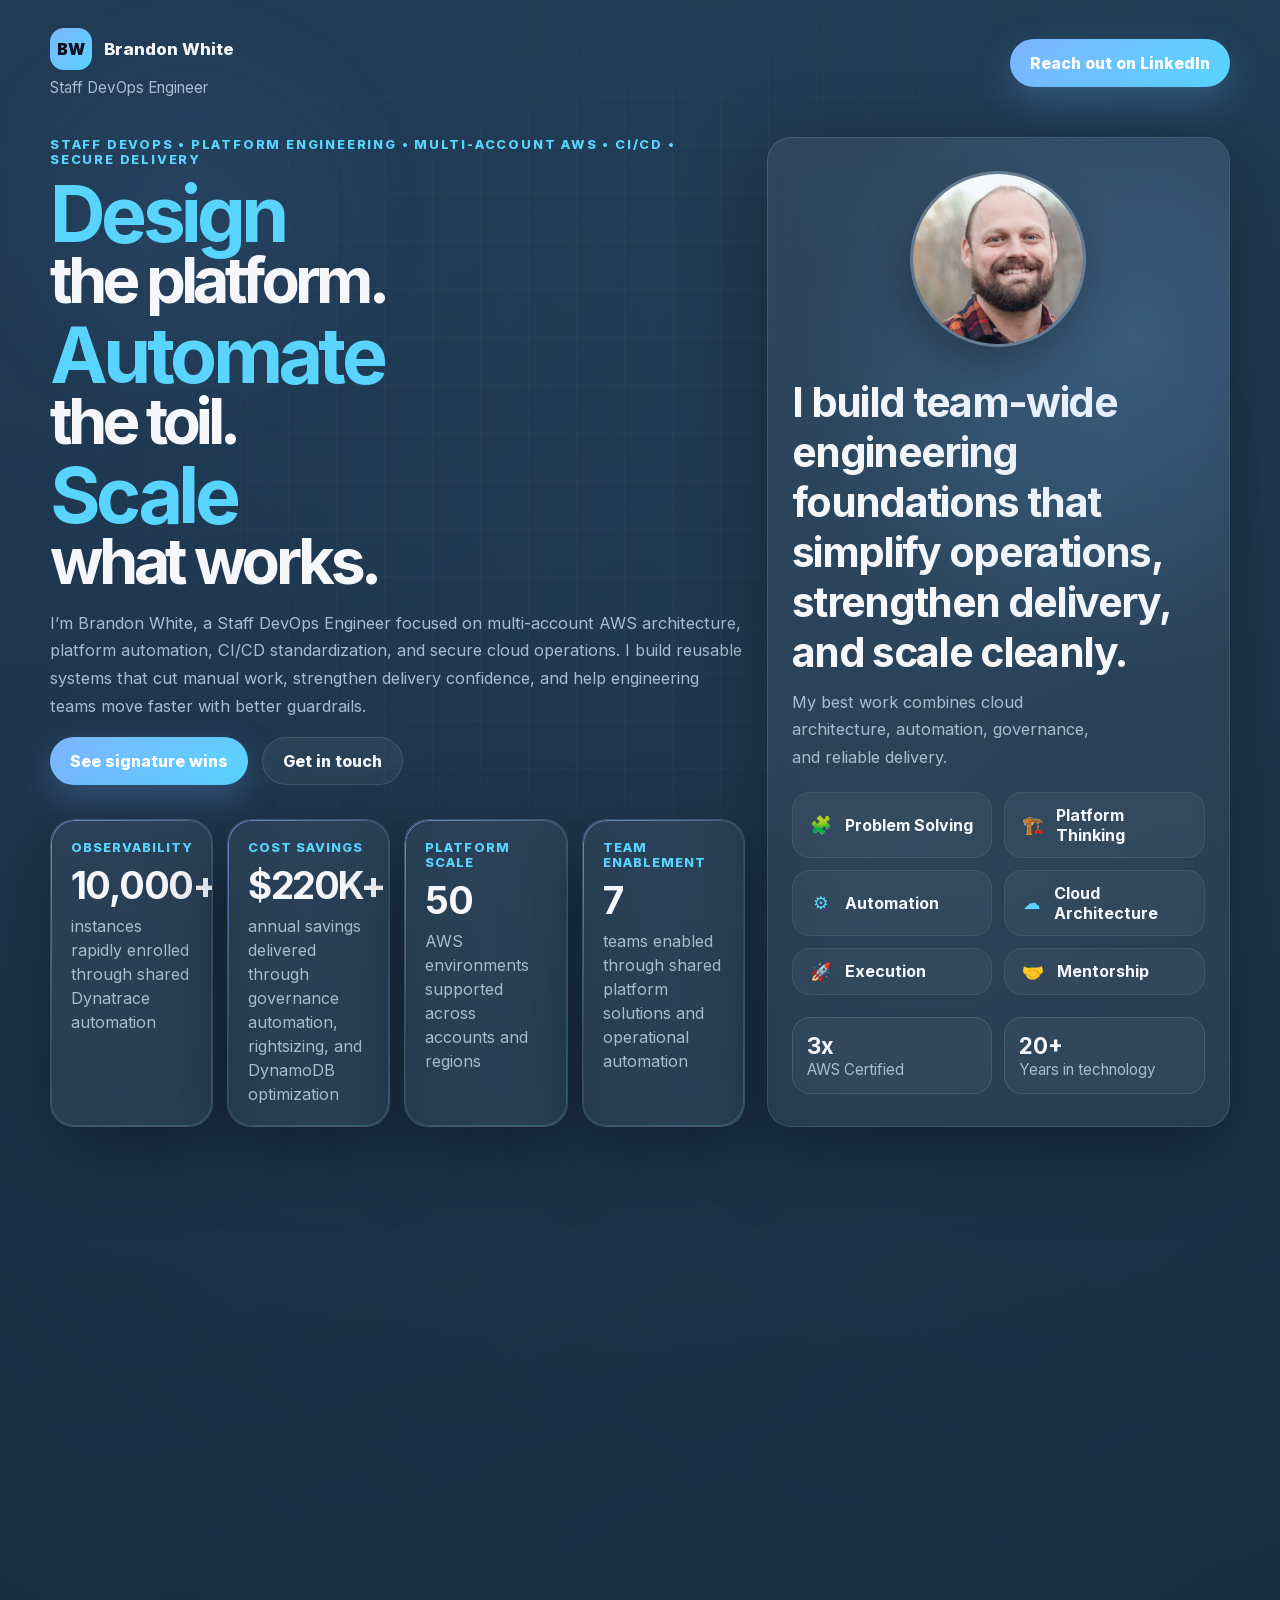
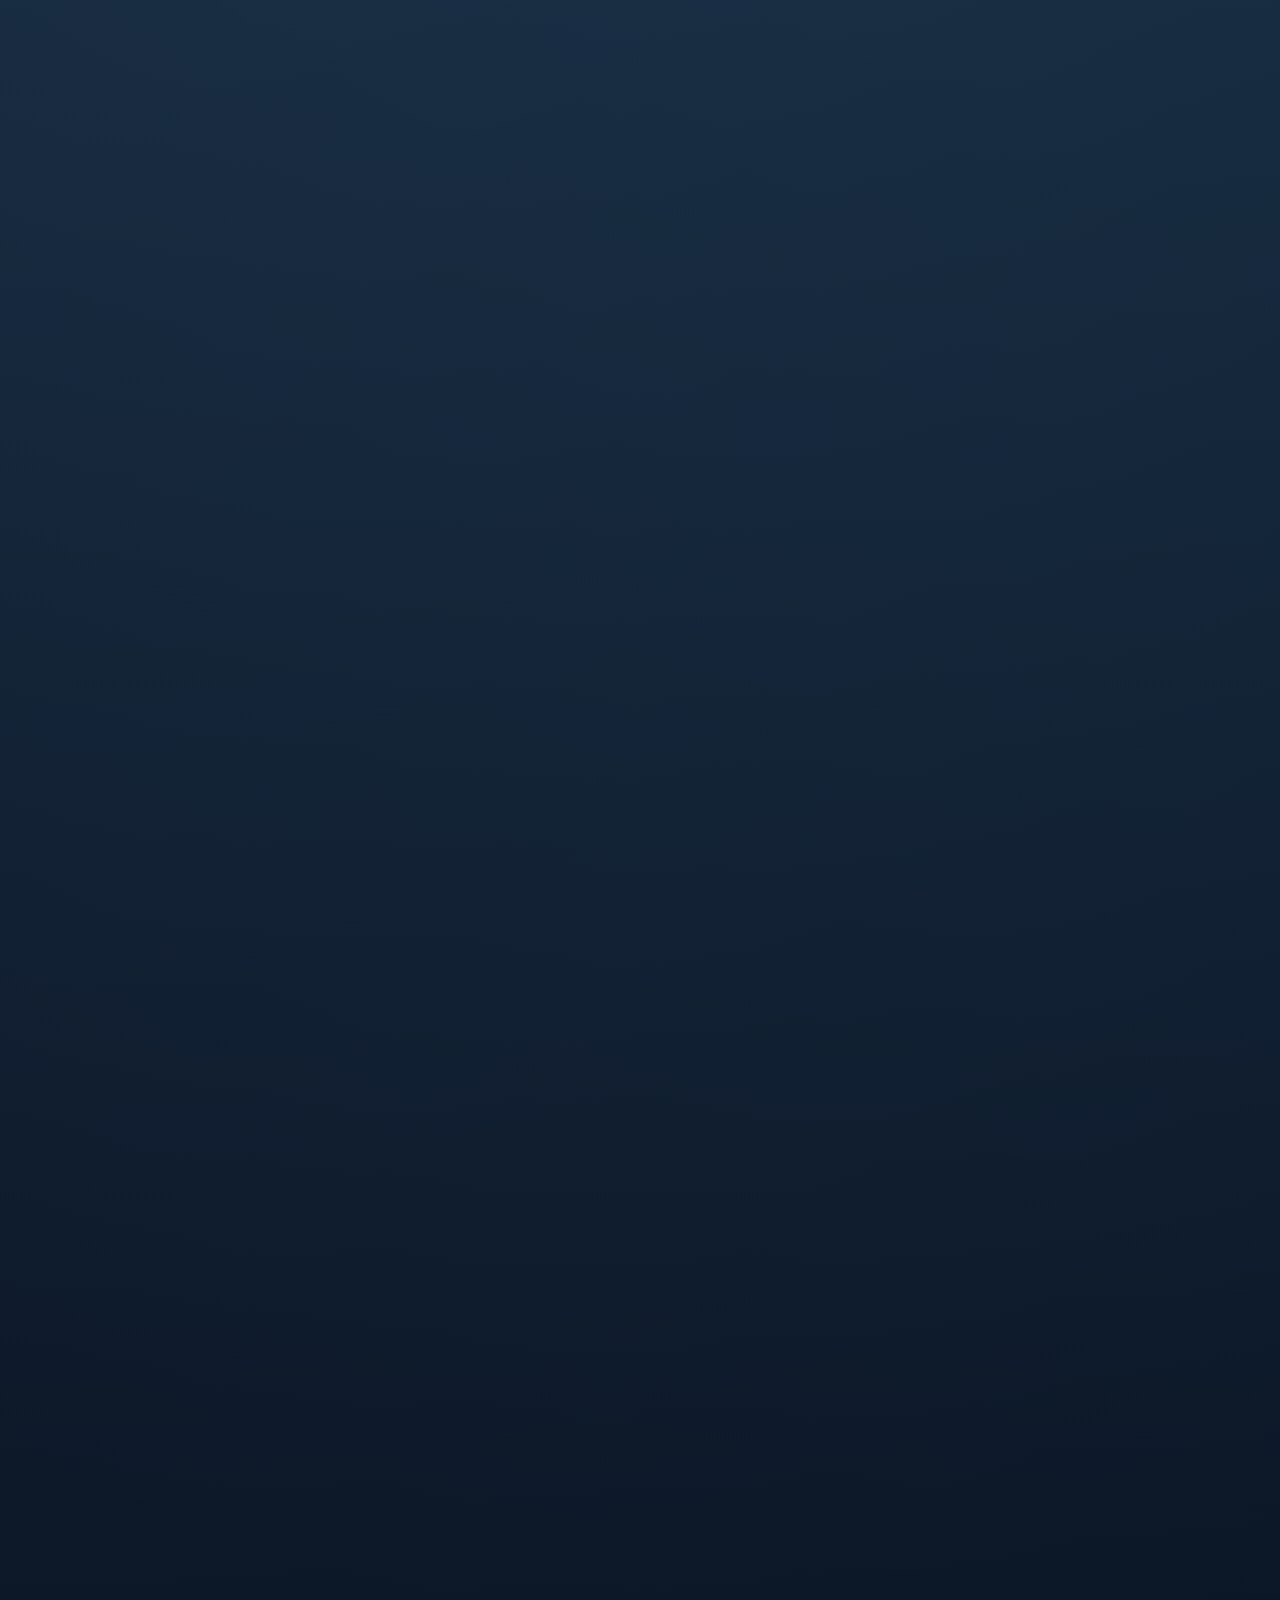
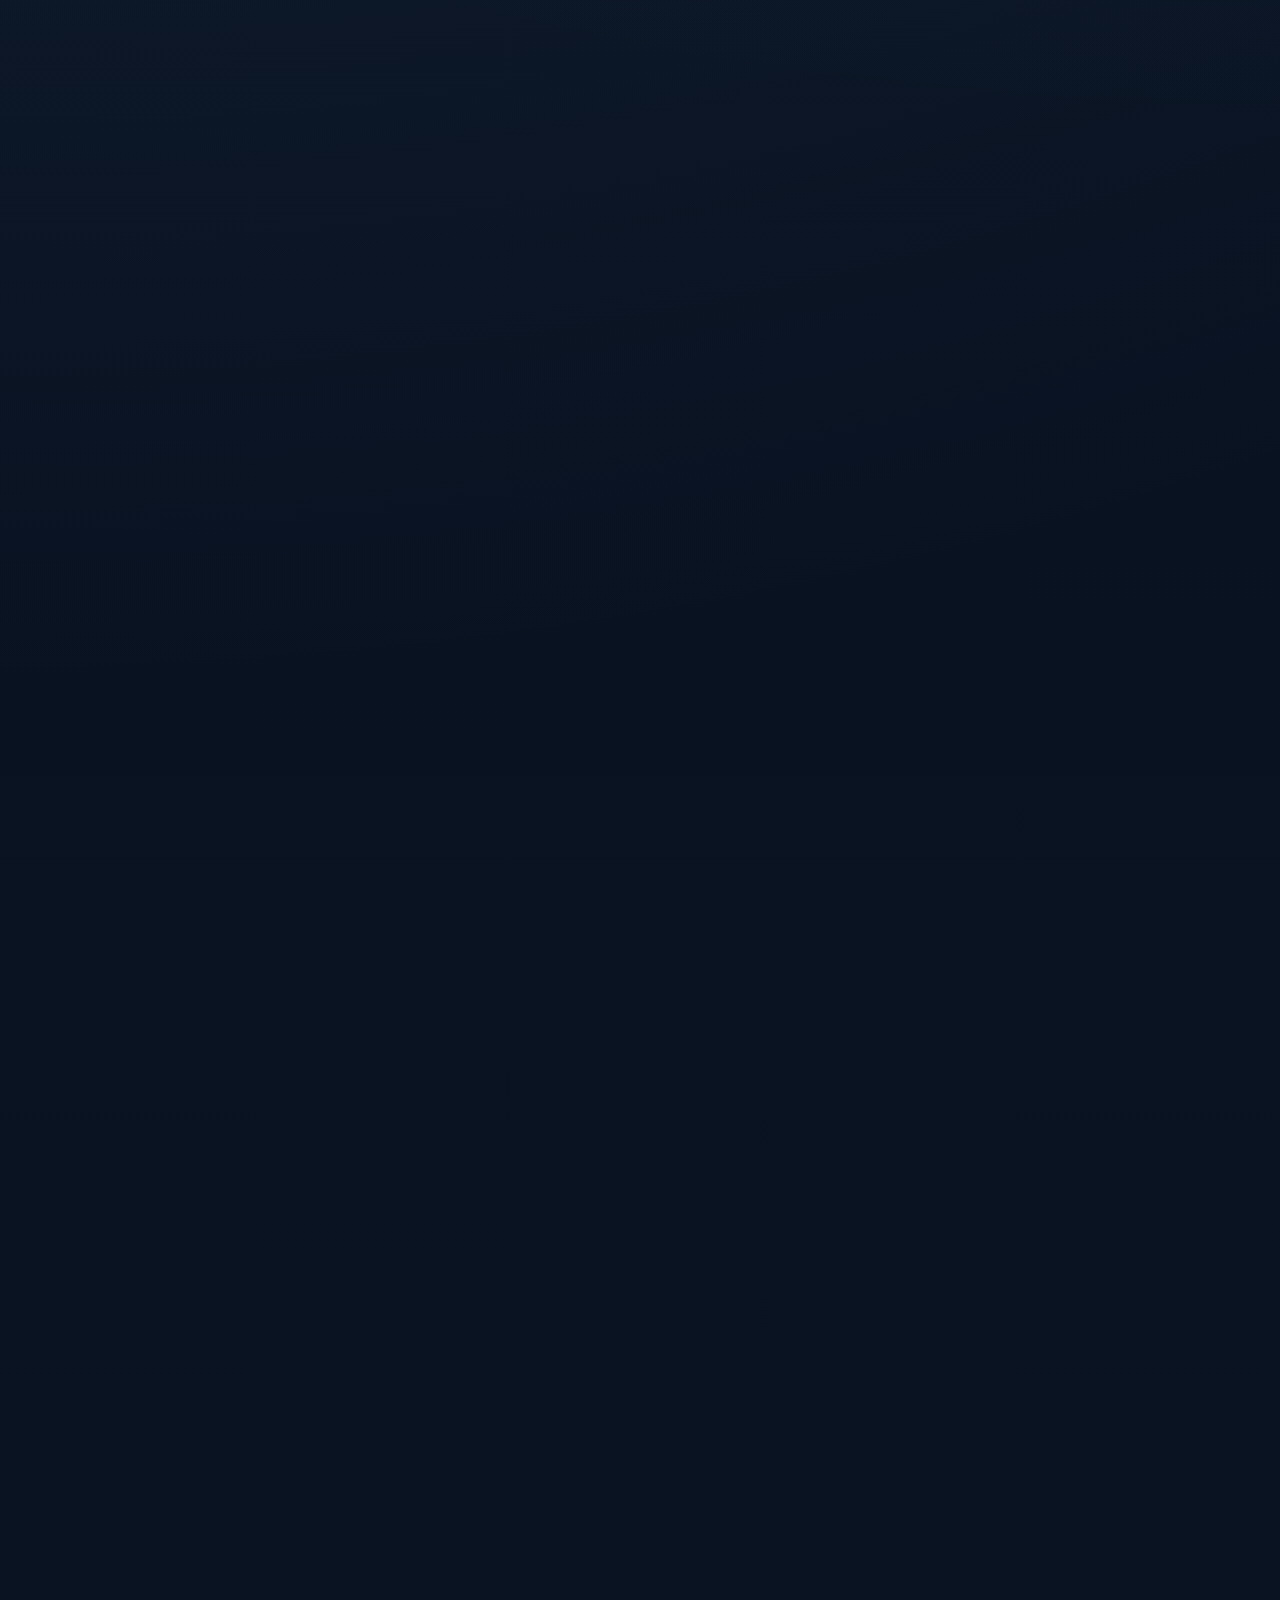
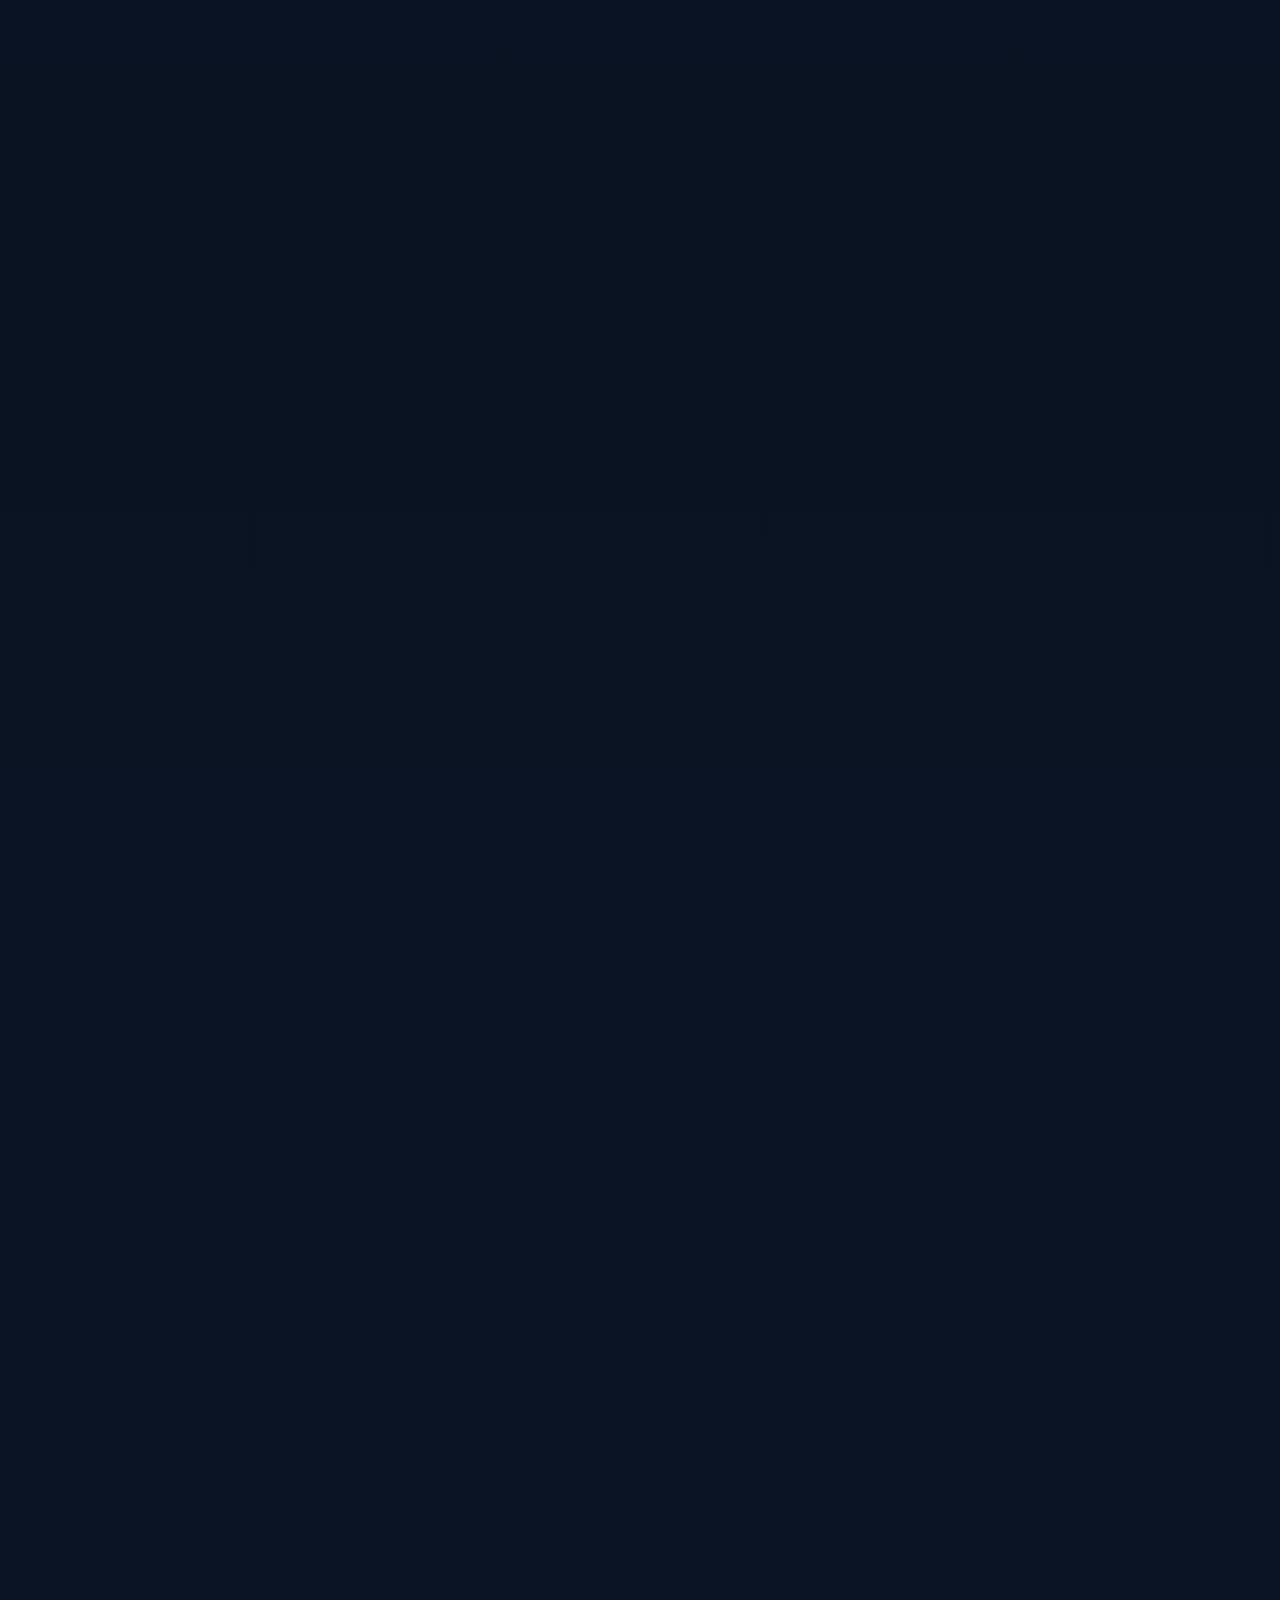
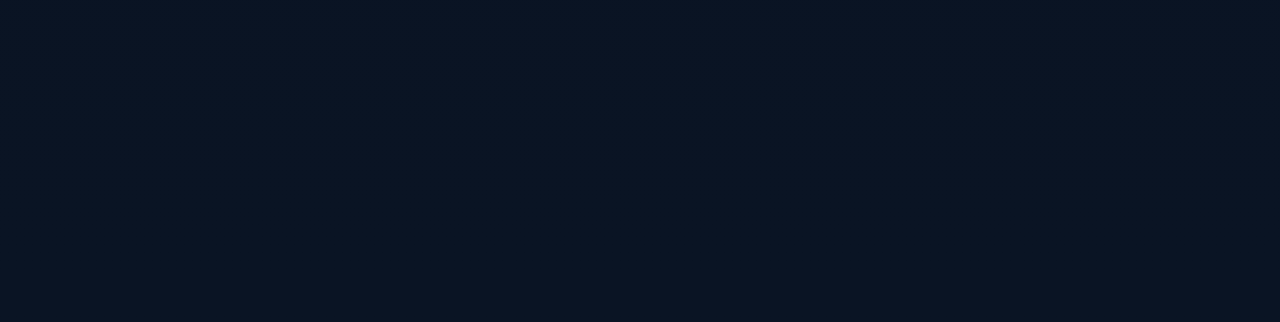
==== commit ad610a53: "Remove standalone hero positioning line" ====
--- a/index.html
+++ b/index.html
@@ -84,8 +84,6 @@
             <p class="hero-text">
               I’m Brandon White, a Staff DevOps Engineer focused on multi-account AWS architecture, platform automation, CI/CD standardization, and secure cloud operations. I build reusable systems that cut manual work, strengthen delivery confidence, and help engineering teams move faster with better guardrails.
             </p>
-            <p class="hero-positioning">Focused on platform engineering, cloud automation, and scalable AWS delivery.</p>
-
             <div class="hero-actions">
               <a class="button button-primary" href="#wins">See signature wins</a>
               <a class="button button-secondary" href="#contact">Get in touch</a>
--- a/styles.css
+++ b/styles.css
@@ -219,11 +219,6 @@
   font-size: 1.02rem;
 }
 
-.hero-positioning {
-  margin: 16px 0 0;
-  color: var(--secondary);
-  font-weight: 700;
-}
 
 .hero-metrics {
   display: grid;
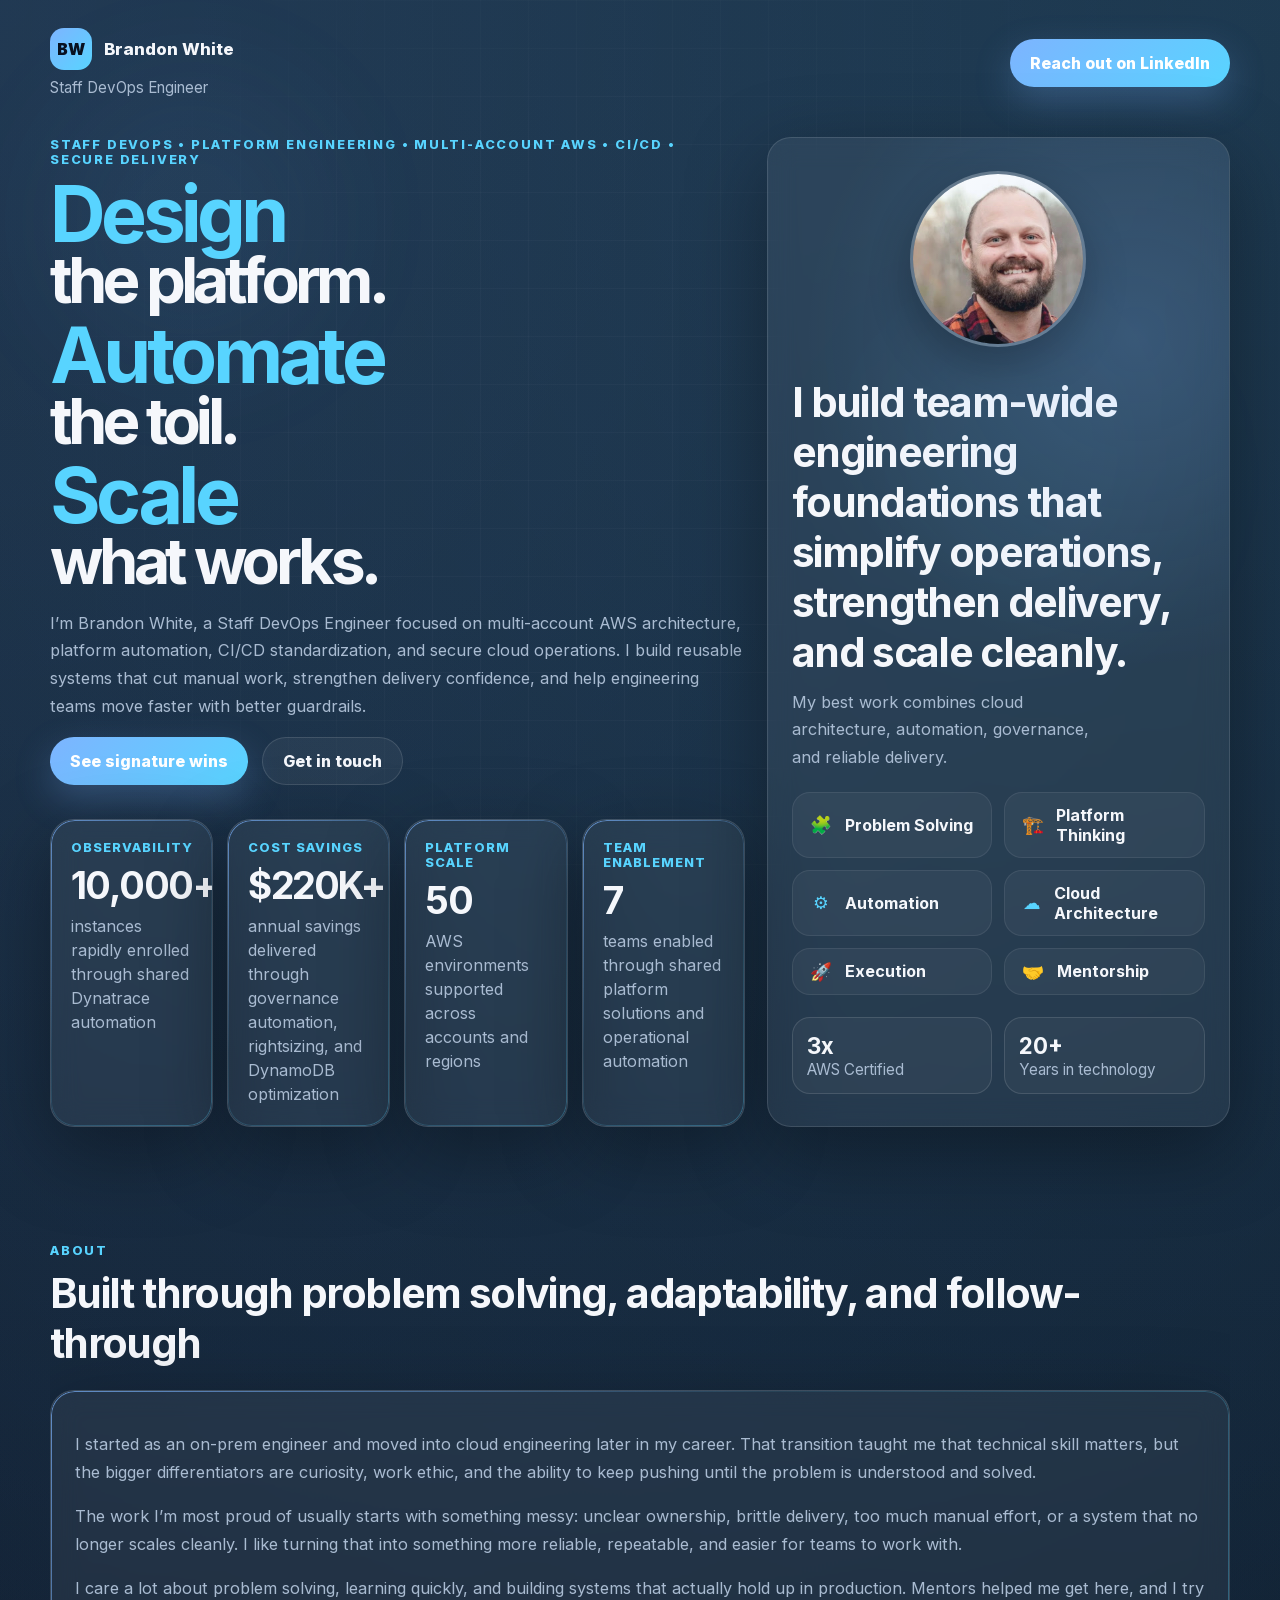
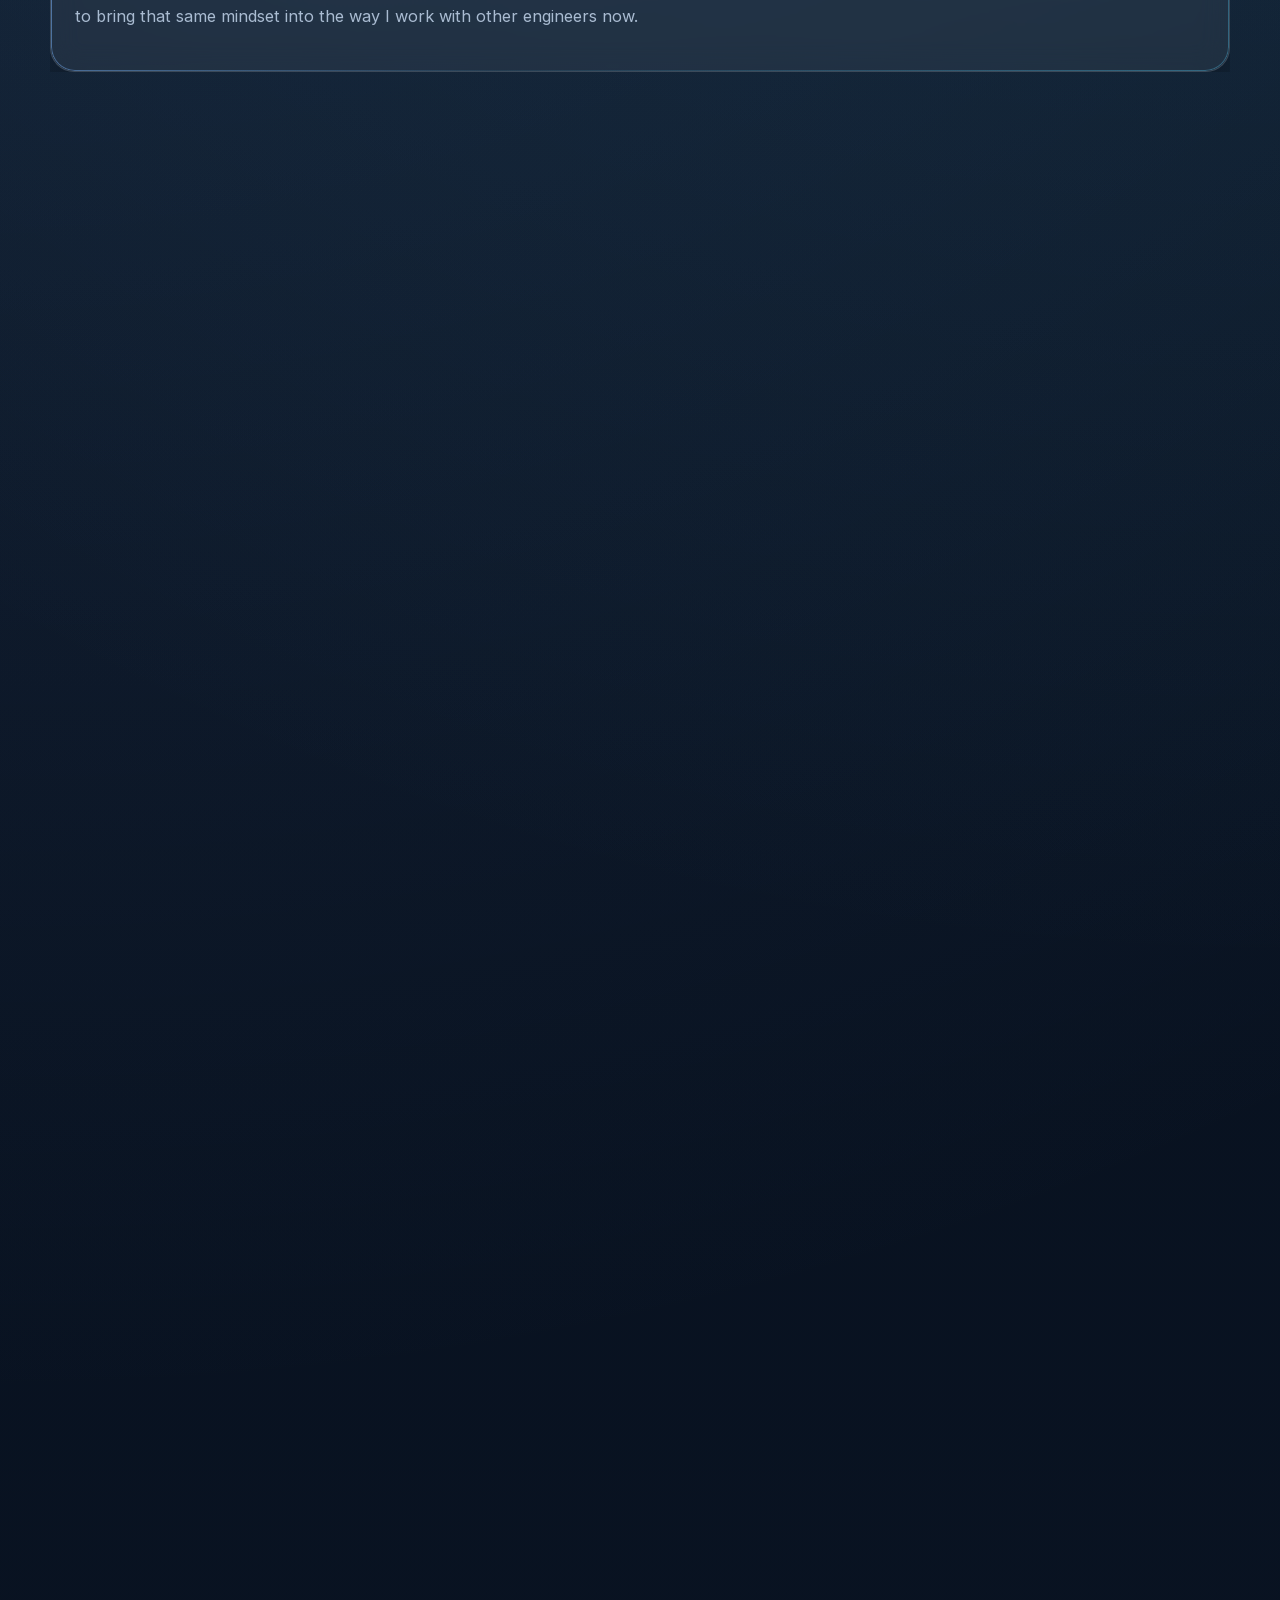
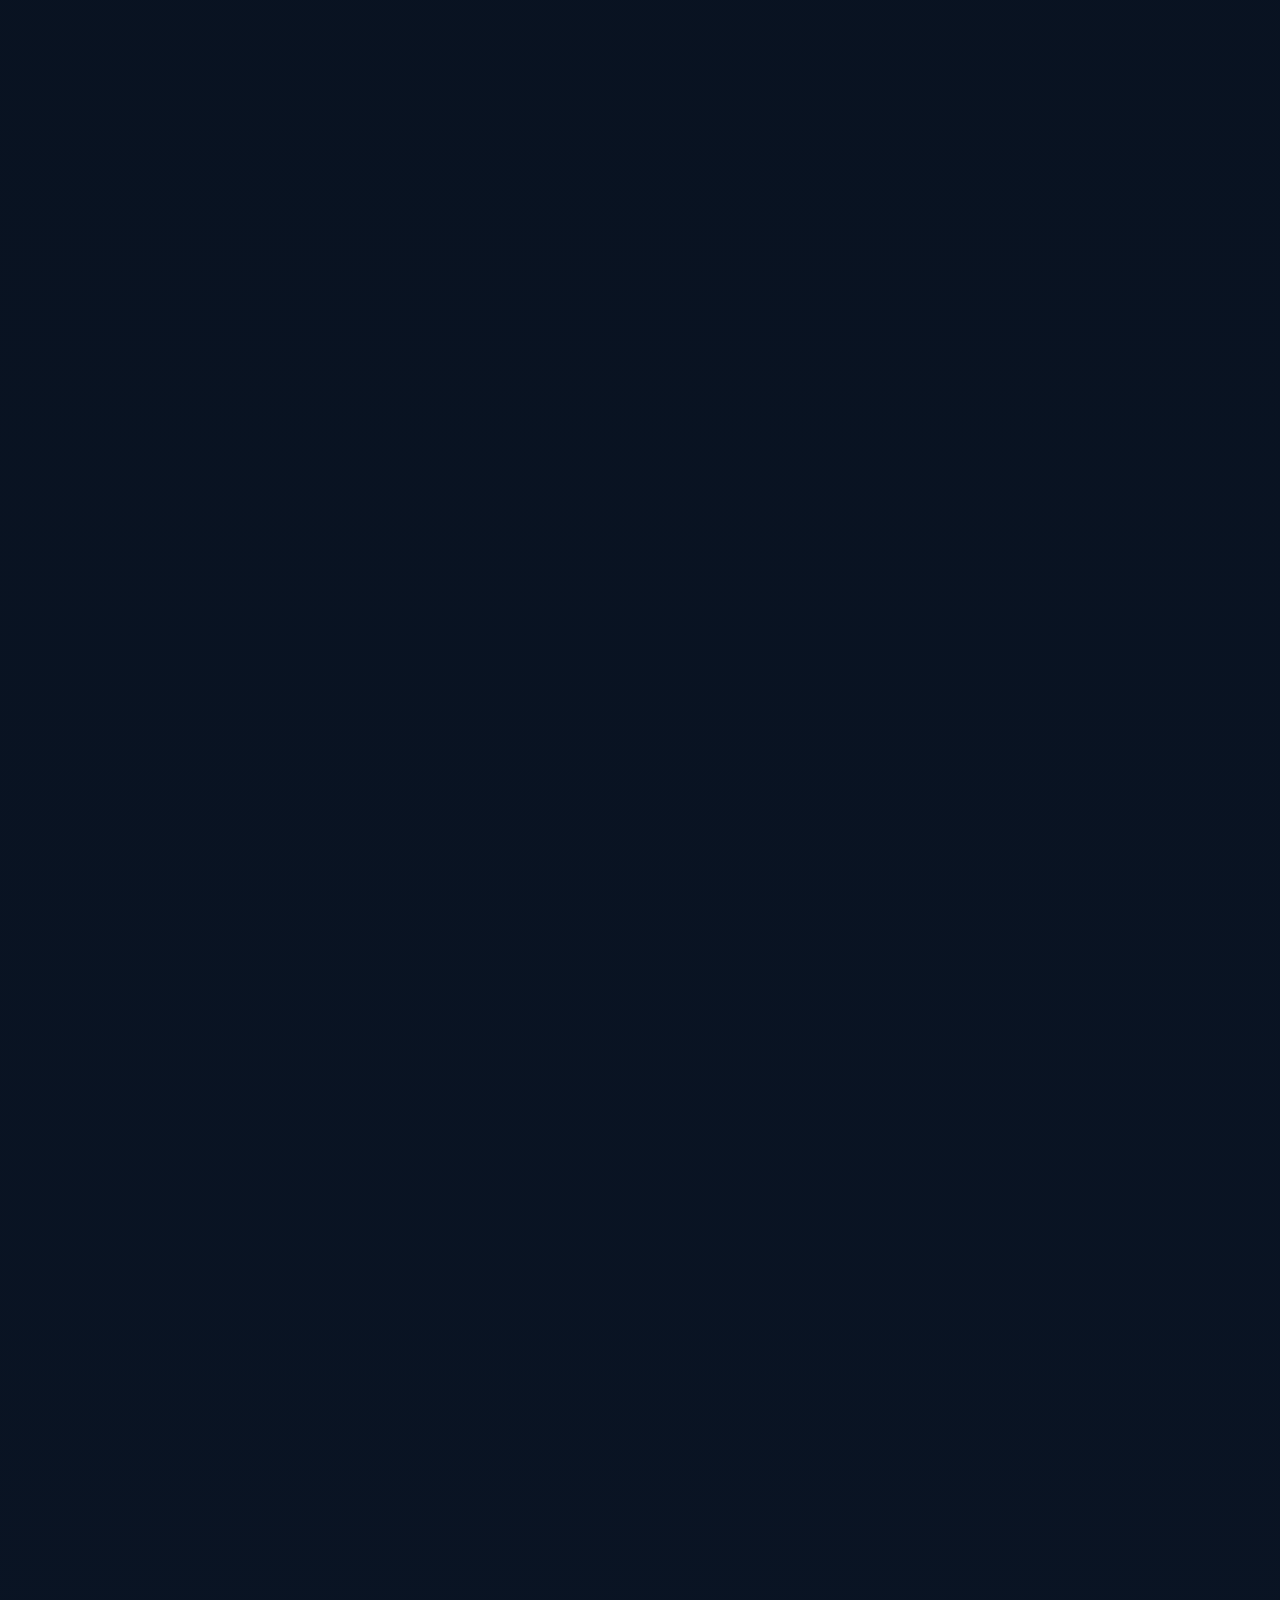
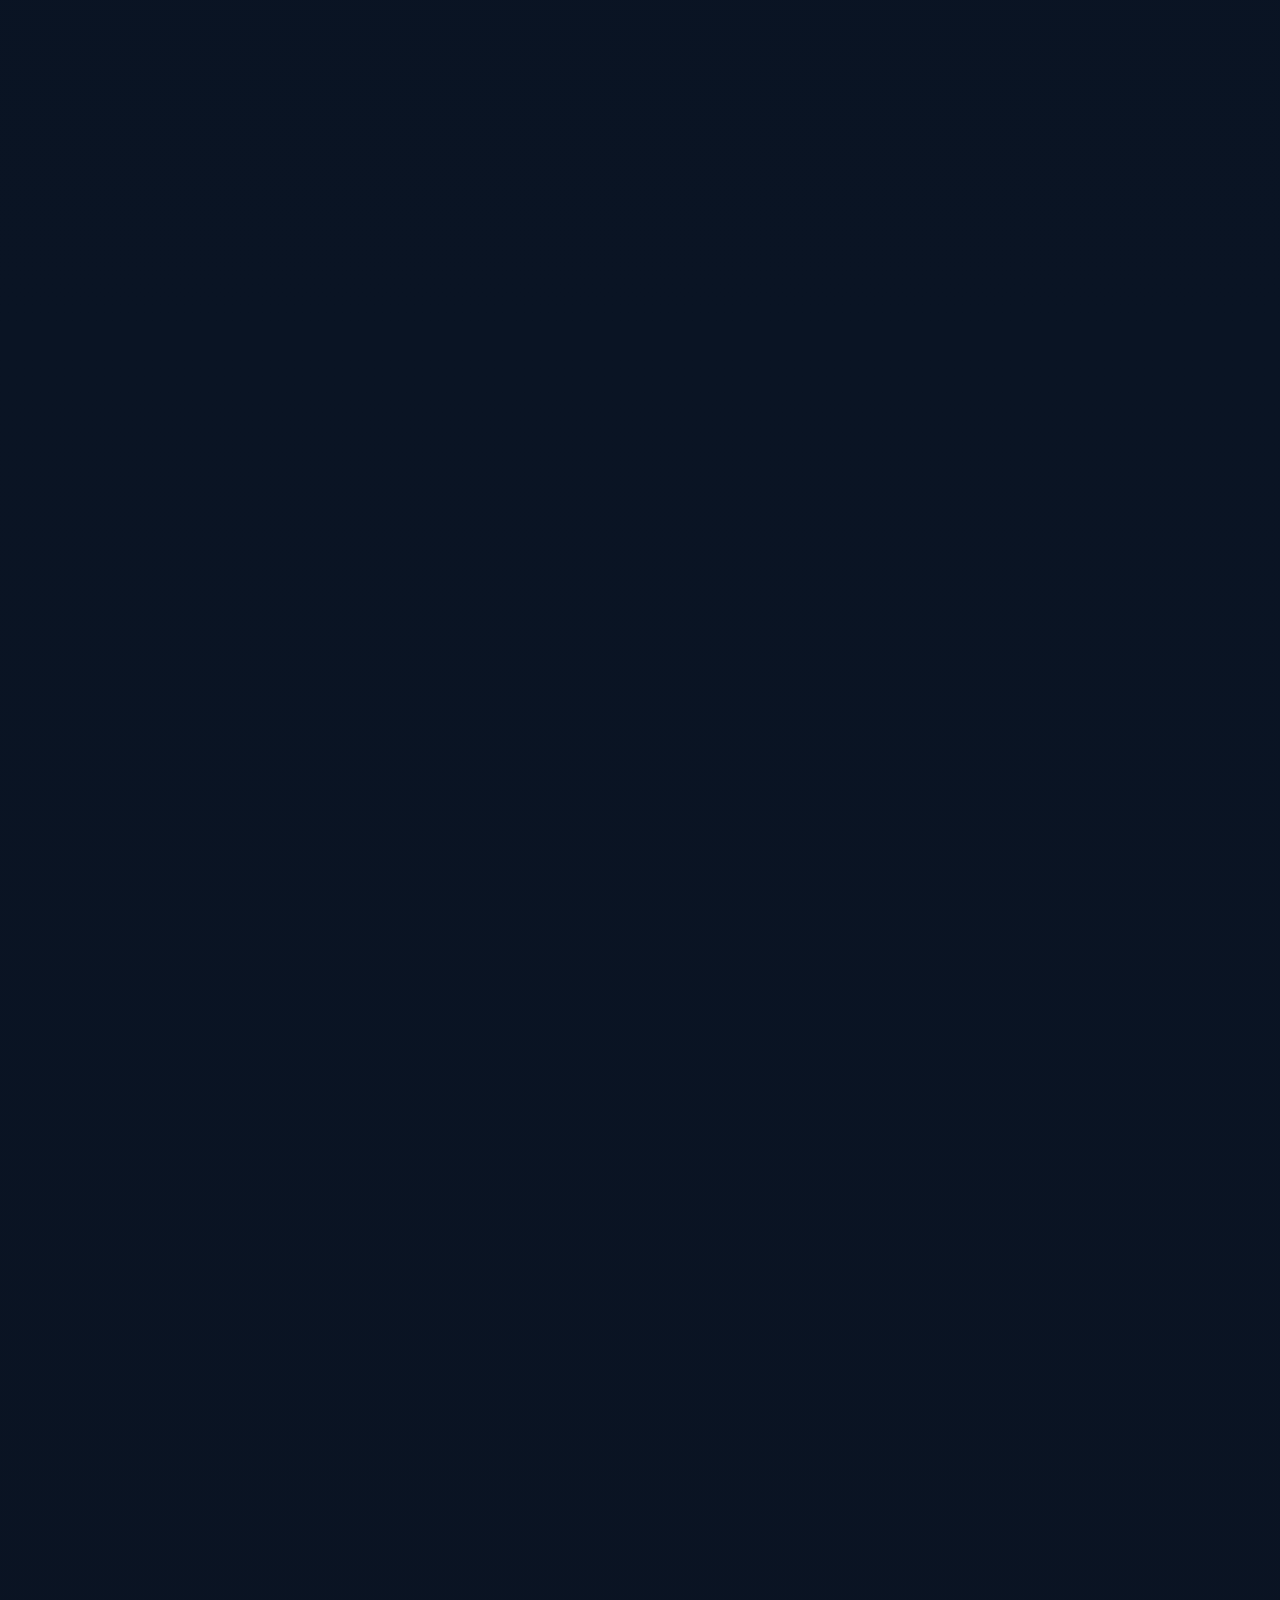
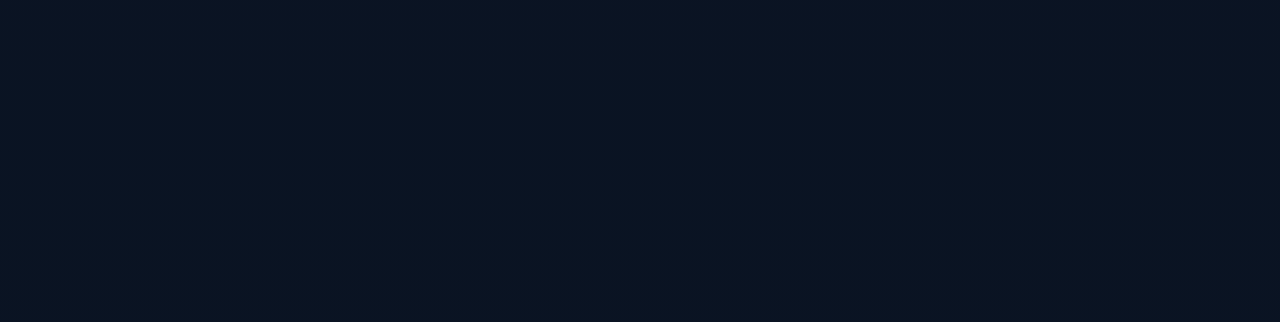
==== commit 0f4309d0: "Expand cost optimization impact summary" ====
--- a/index.html
+++ b/index.html
@@ -206,12 +206,12 @@
 
           <div class="card-grid three-up">
             <article class="glass-card feature-card premium-border">
-              <h3>EC2 Governance & Cost Optimization</h3>
-              <p>Built automation that identified underused and orphaned EC2 resources, created clearer ownership, and reduced waste across AWS environments.</p>
+              <h3>Governance Automation & Cost Optimization</h3>
+              <p>Built automation that reduced waste, improved ownership visibility, and turned cost control into a repeatable operational process across AWS environments.</p>
               <ul>
-                <li>Delivered more than <strong>$120,000/year</strong> in savings through scheduling, cleanup, rightsizing, and governance workflows</li>
-                <li>Used event-driven automation and operational notifications to turn cost control into a repeatable process</li>
-                <li>Improved accountability by making ownership and idle-resource decisions easier for teams to act on</li>
+                <li>Delivered more than <strong>$220,000+</strong> in annual savings through governance automation, rightsizing, EC2 scheduling, cleanup workflows, and DynamoDB optimization</li>
+                <li>Used event-driven automation and operational notifications to make cost actions easier for teams to identify and complete</li>
+                <li>Improved accountability by making ownership and idle-resource decisions more visible and easier to act on</li>
               </ul>
             </article>
 
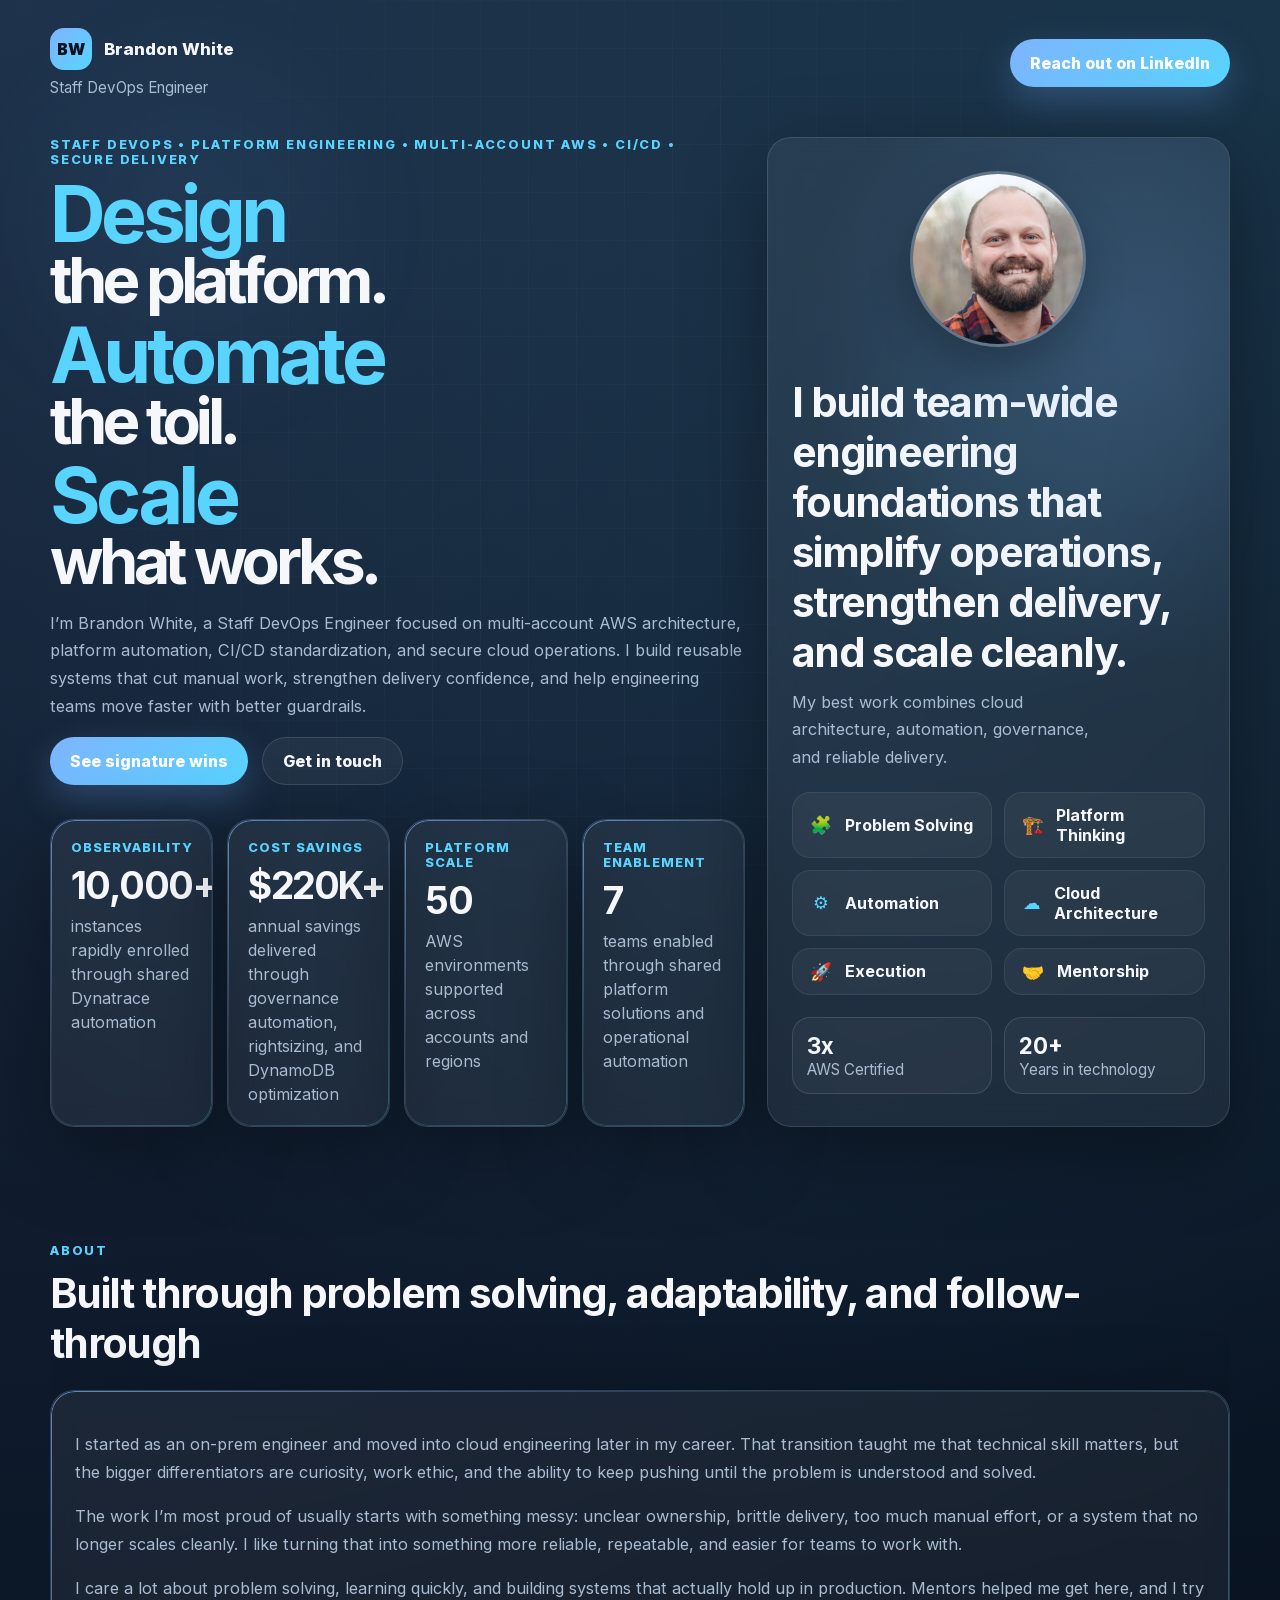
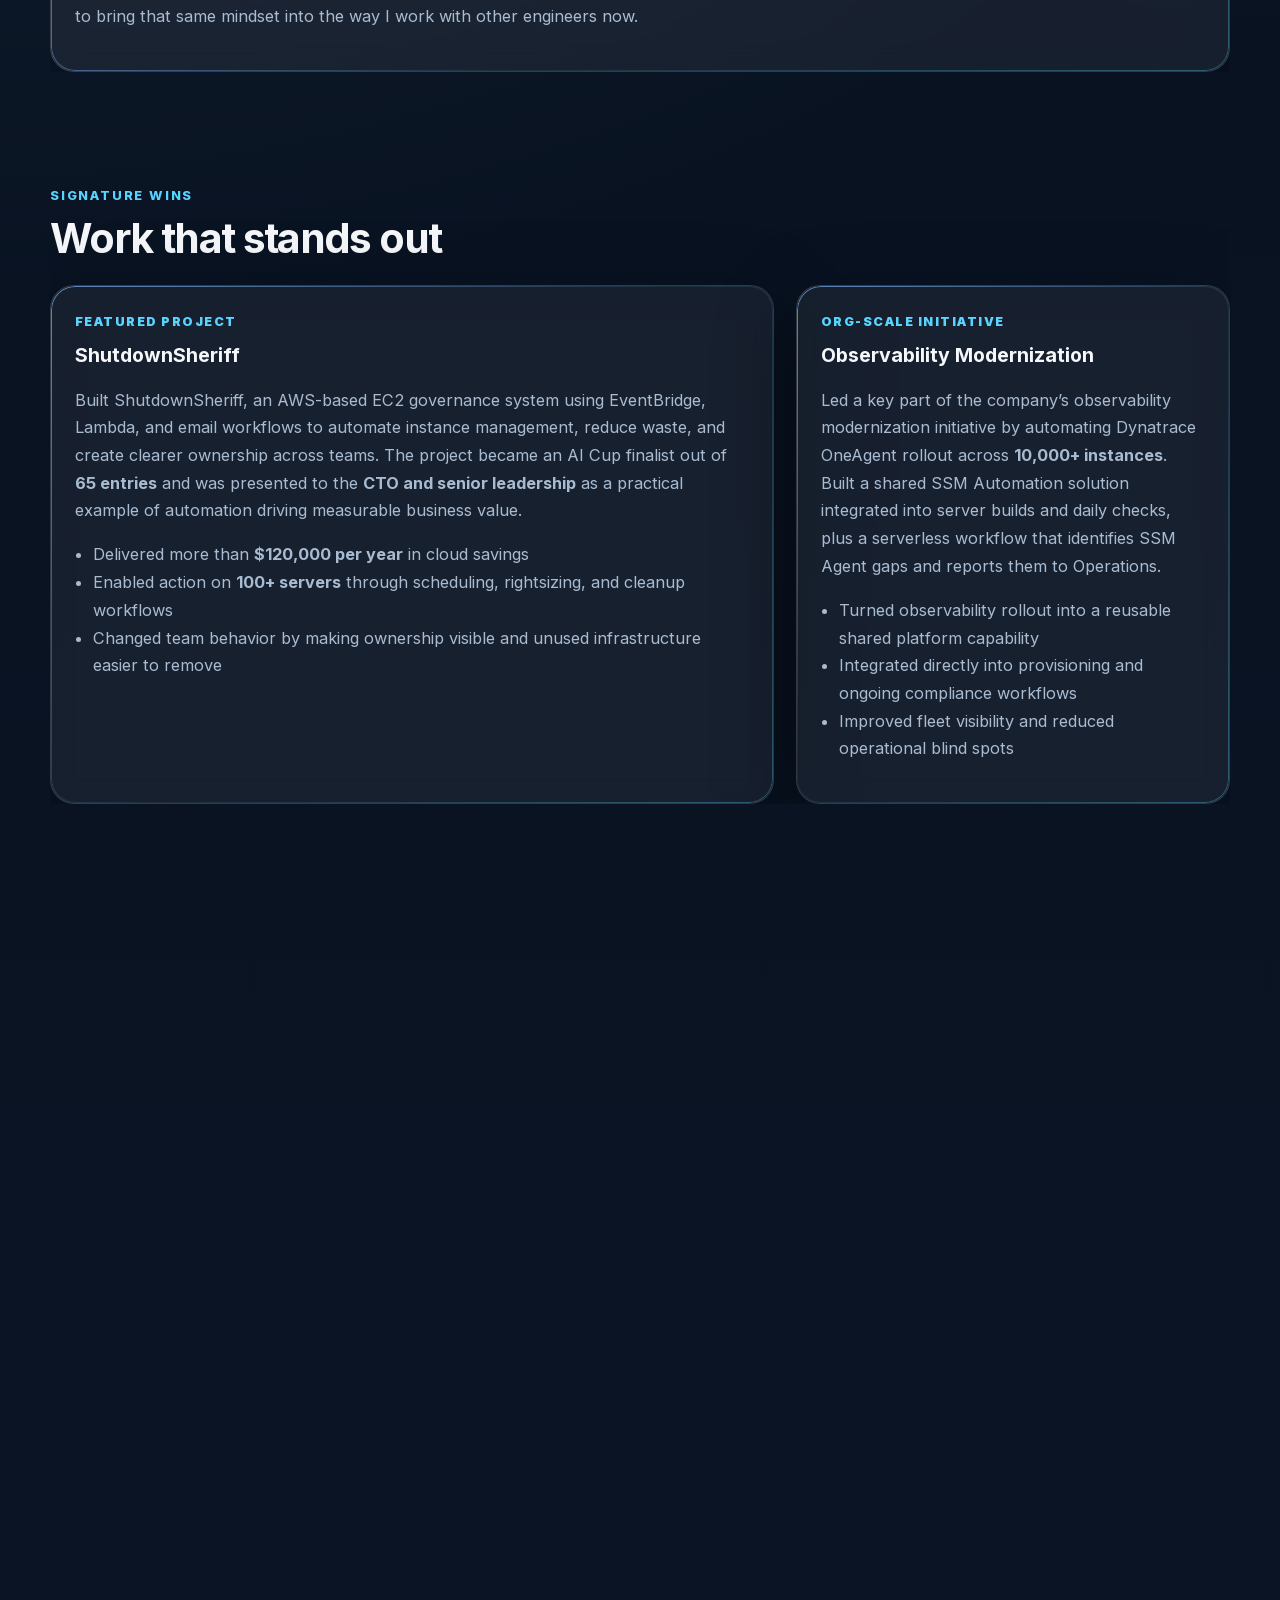
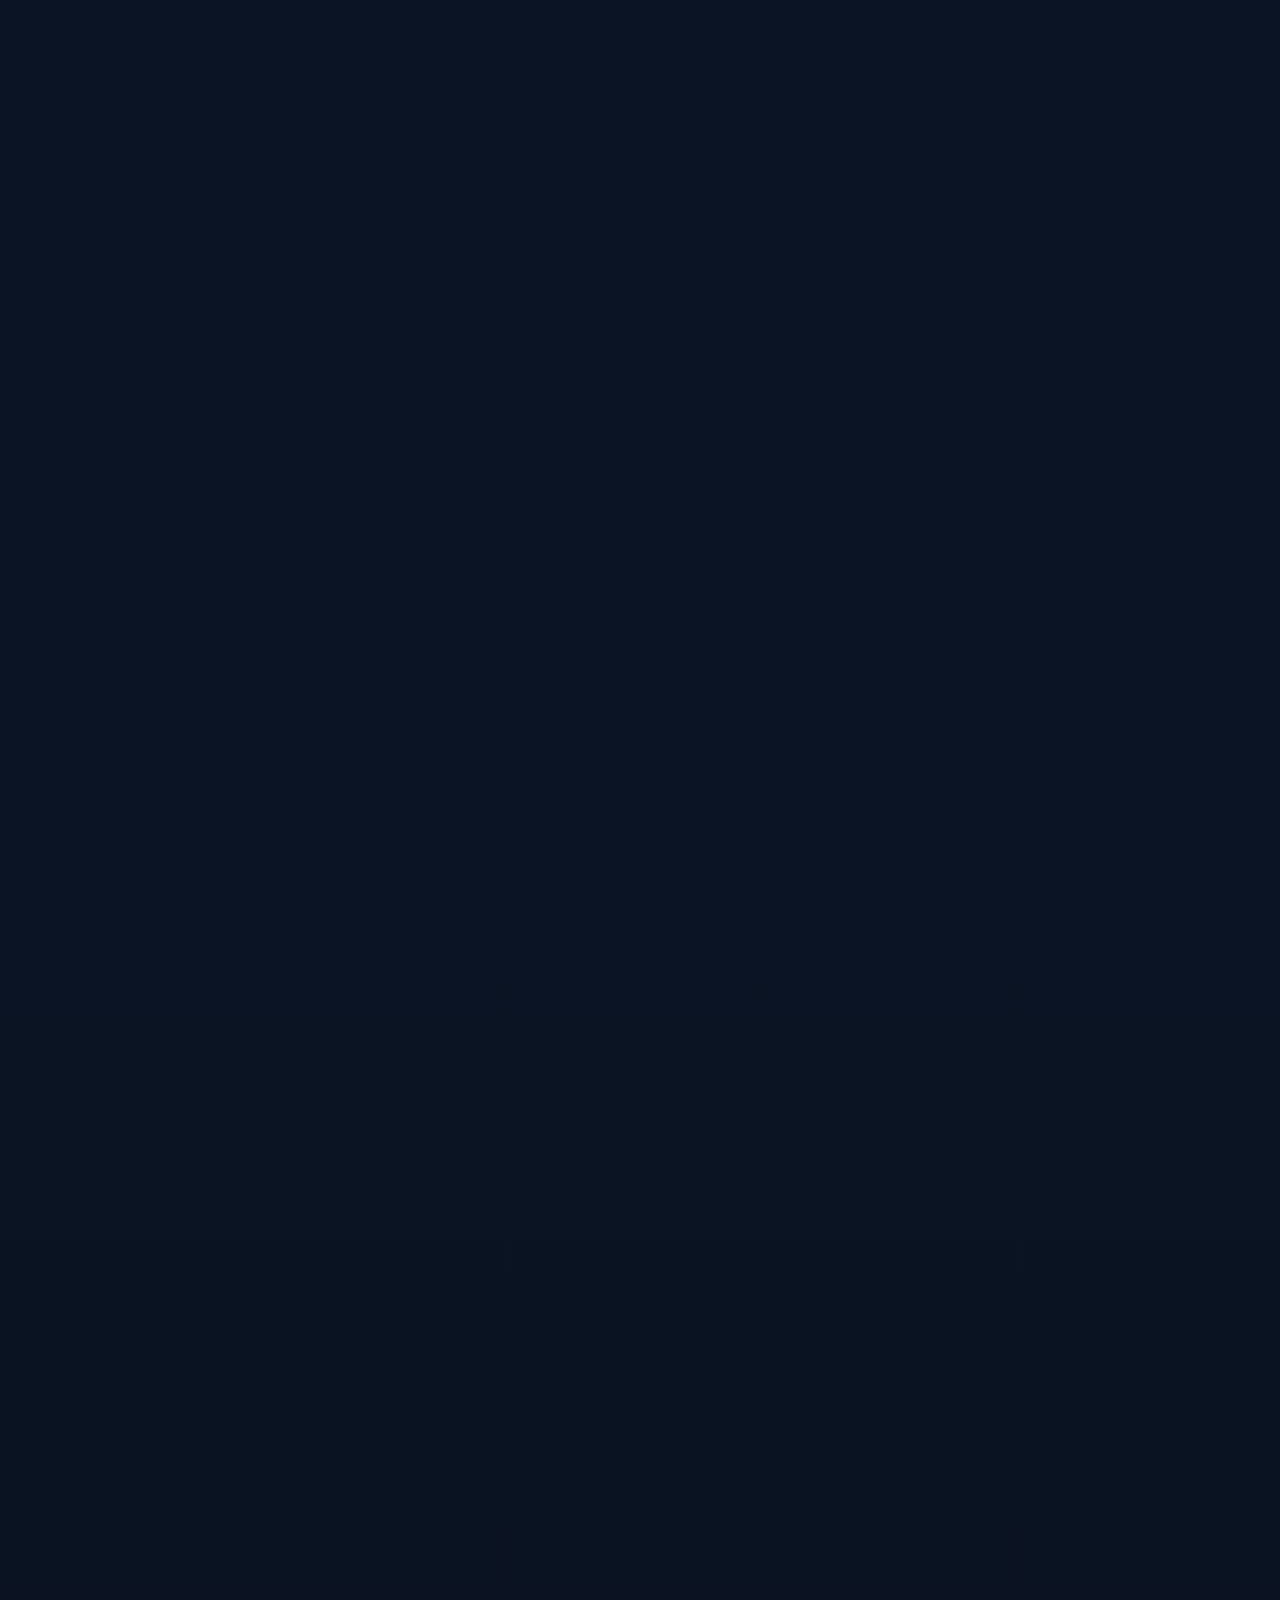
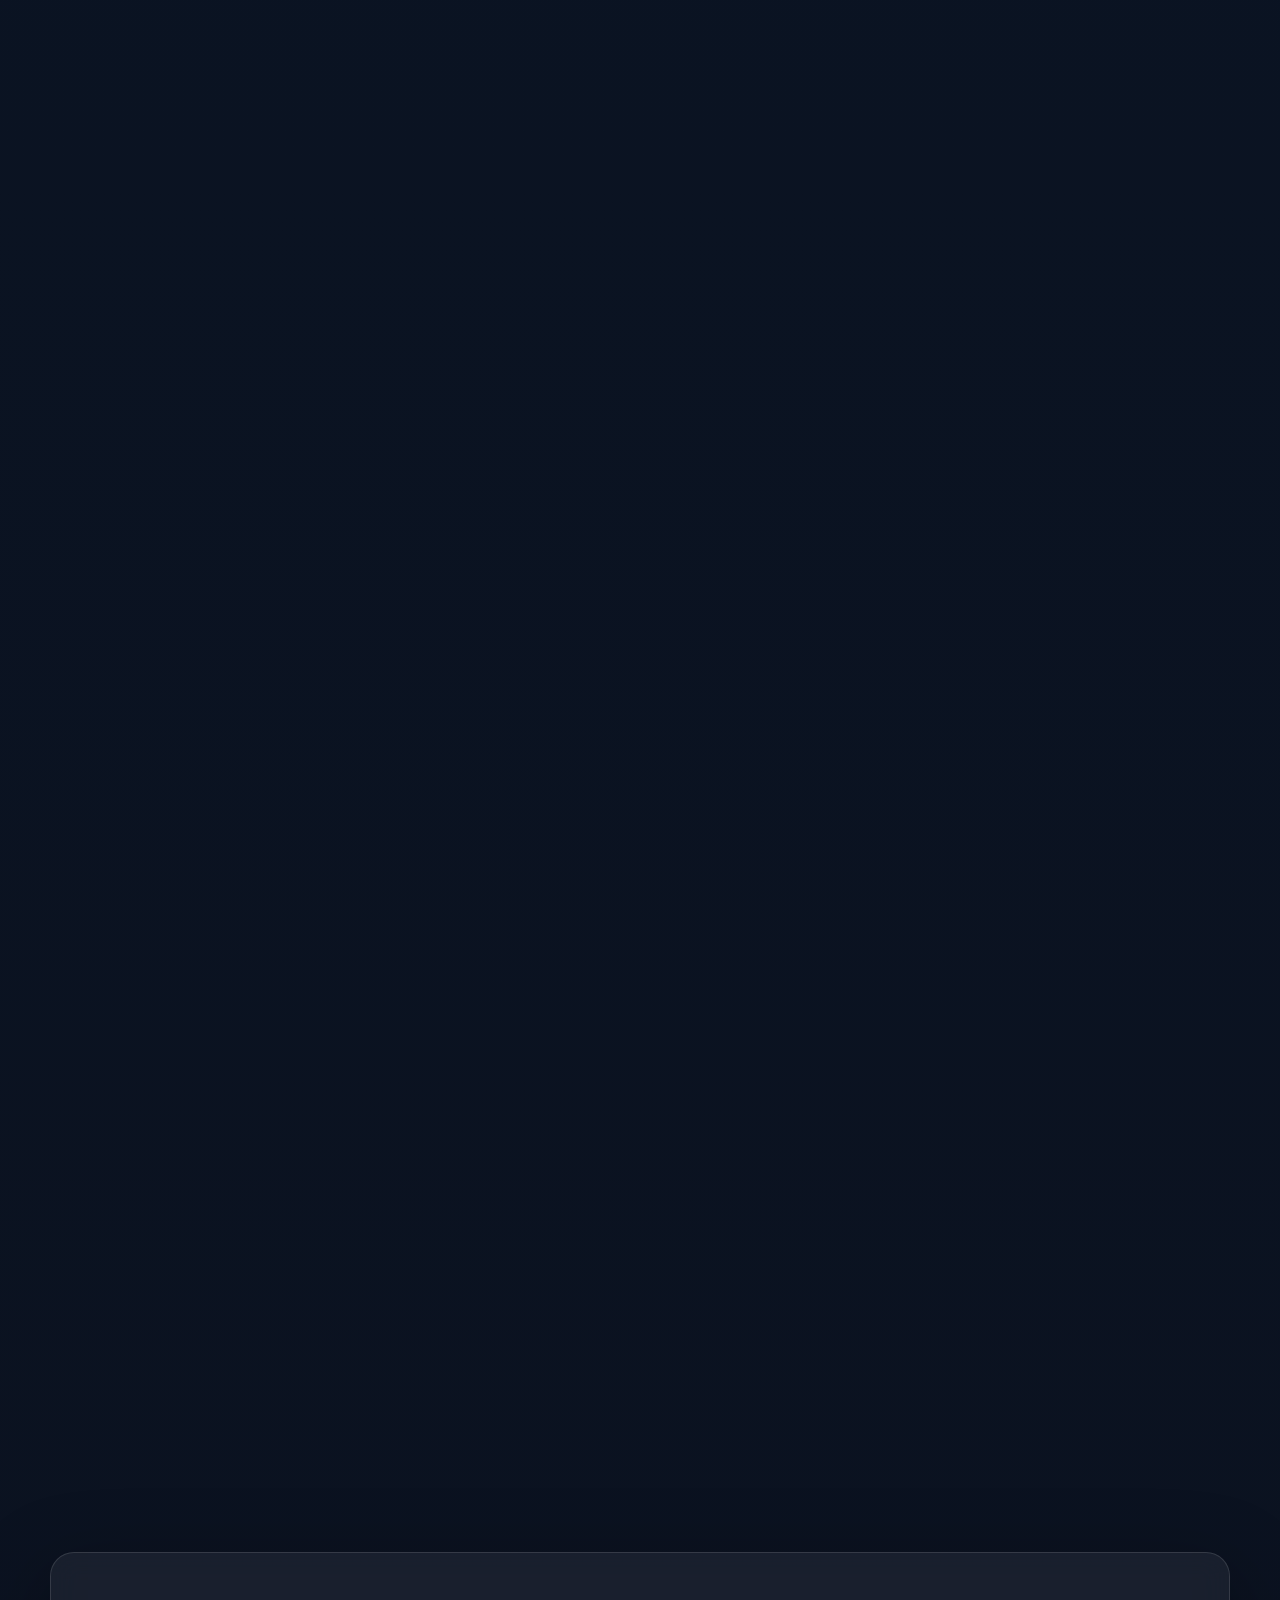
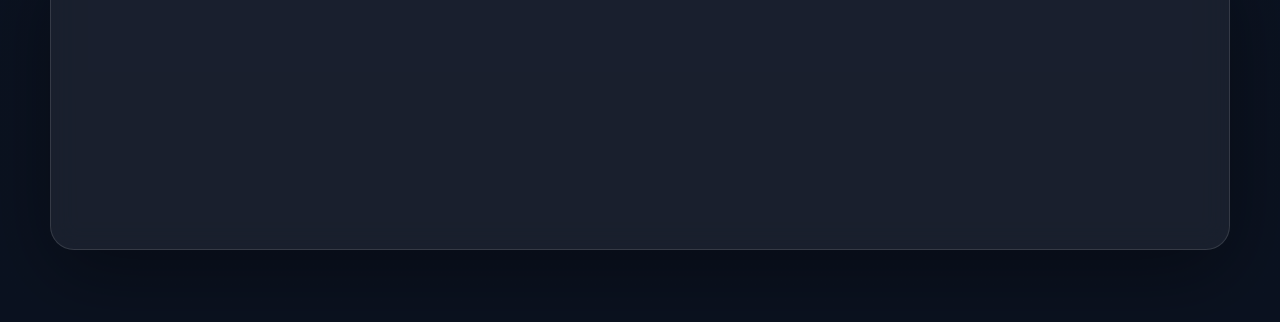
==== commit f5ab754b: "Correct experience timeline role attribution" ====
--- a/index.html
+++ b/index.html
@@ -309,12 +309,12 @@
             <article class="timeline-item glass-card">
               <span class="timeline-year">2024 — Present</span>
               <h3>Staff DevOps Engineer • <a href="https://www.nextgen.com/" target="_blank" rel="noreferrer"><span class="inline-employer"><span>NextGen Healthcare</span><span class="badge-logo-frame"><img class="badge-logo" src="assets/logos/nextgen-logo.jpg" alt="NextGen Healthcare logo" width="200" height="200" loading="lazy" decoding="async" /></span></span></a></h3>
-              <p>Leading high-scale cloud initiatives including enterprise Dynatrace rollout across 10,000+ instances, AppStream 2.0 golden image modernization, EC2 governance tooling, and measurable cloud cost reduction.</p>
+              <p>Leading high-scale cloud initiatives including enterprise Dynatrace rollout across 10,000+ instances, AppStream 2.0 golden image modernization across regions and accounts, EC2 governance tooling, and shared platform automation.</p>
             </article>
             <article class="timeline-item glass-card">
               <span class="timeline-year">2021 — 2024</span>
               <h3>Senior DevOps Engineer • <a href="https://www.nextgen.com/" target="_blank" rel="noreferrer"><span class="inline-employer"><span>NextGen Healthcare</span><span class="badge-logo-frame"><img class="badge-logo" src="assets/logos/nextgen-logo.jpg" alt="NextGen Healthcare logo" width="200" height="200" loading="lazy" decoding="async" /></span></span></a></h3>
-              <p>Built serverless restoration workflows, architected automated AppStream 2.0 golden image delivery across regions and accounts, improved database security, and drove six-figure savings.</p>
+              <p>Built serverless restoration workflows, optimized enterprise API costs through DynamoDB table analysis and provisioning changes, improved ECS rightsizing and CloudWatch log retention practices, and strengthened database security.</p>
             </article>
             <article class="timeline-item glass-card">
               <span class="timeline-year">2016 — 2021</span>
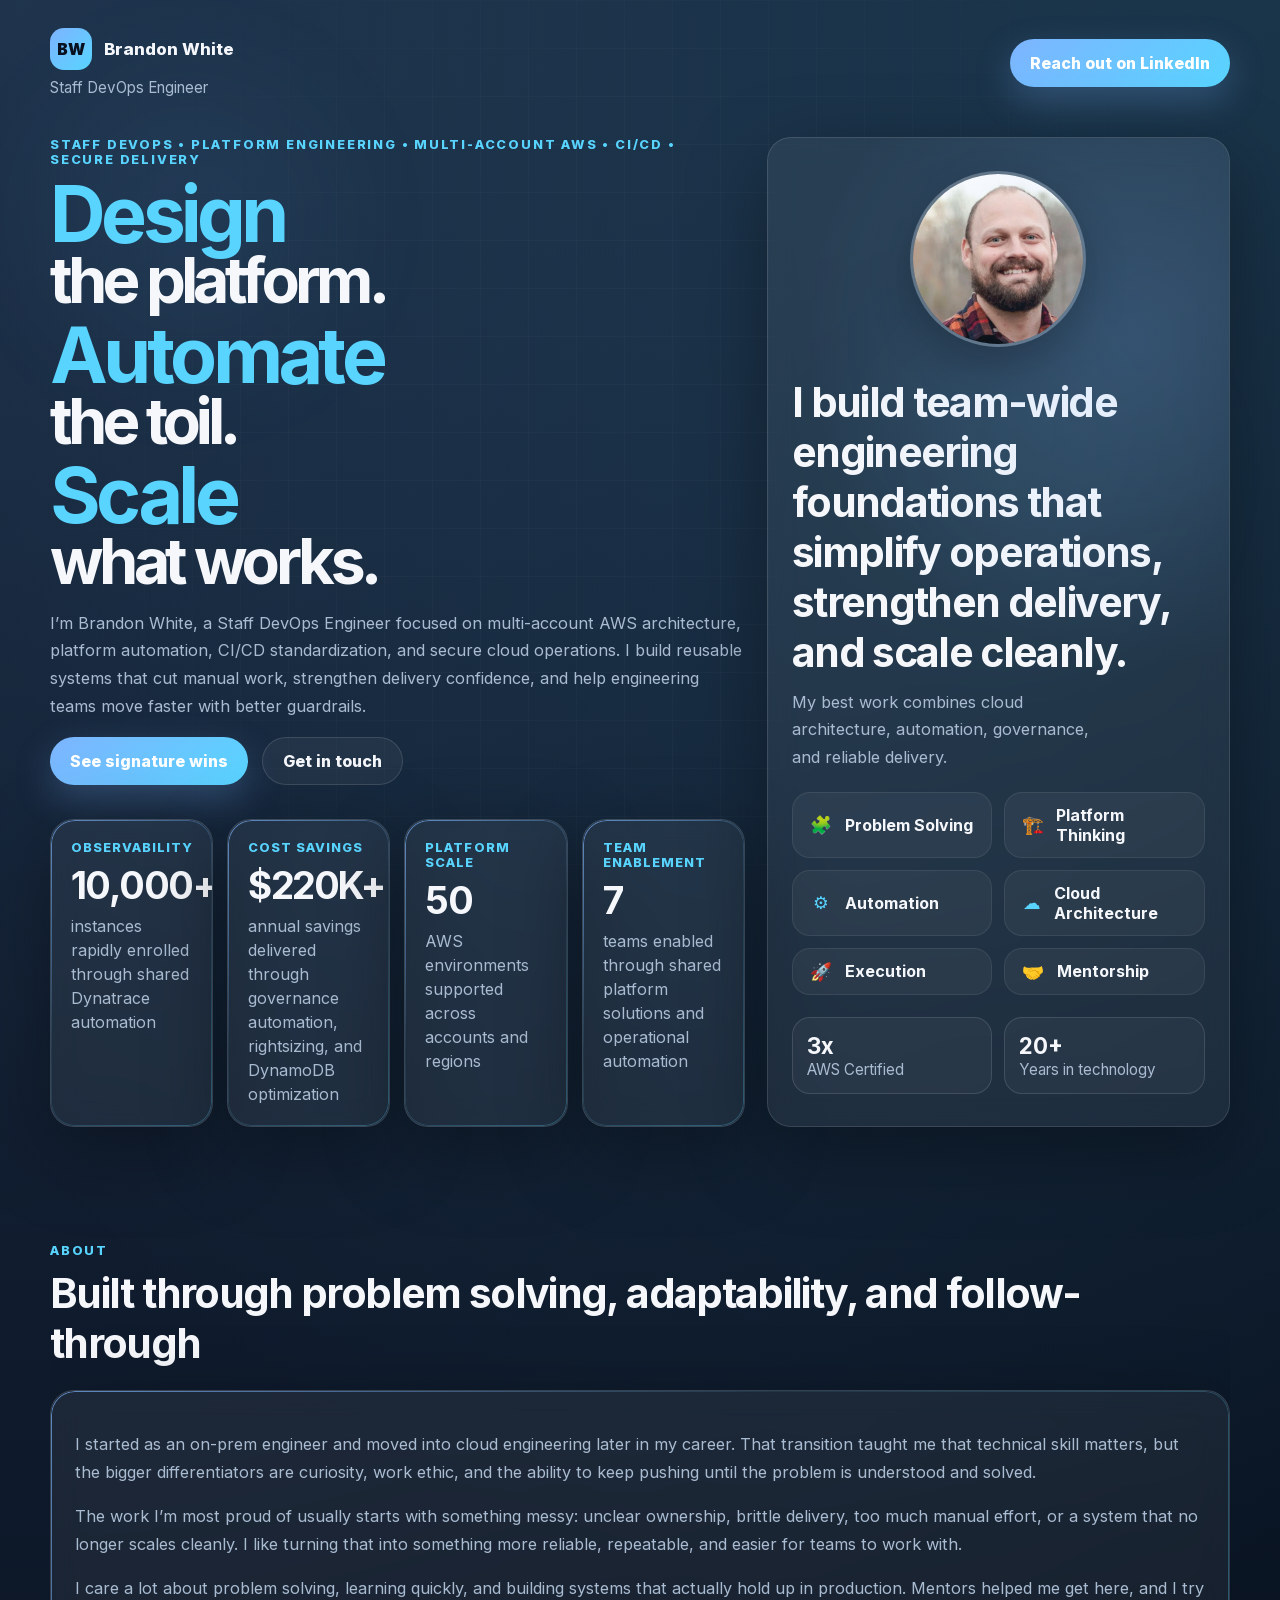
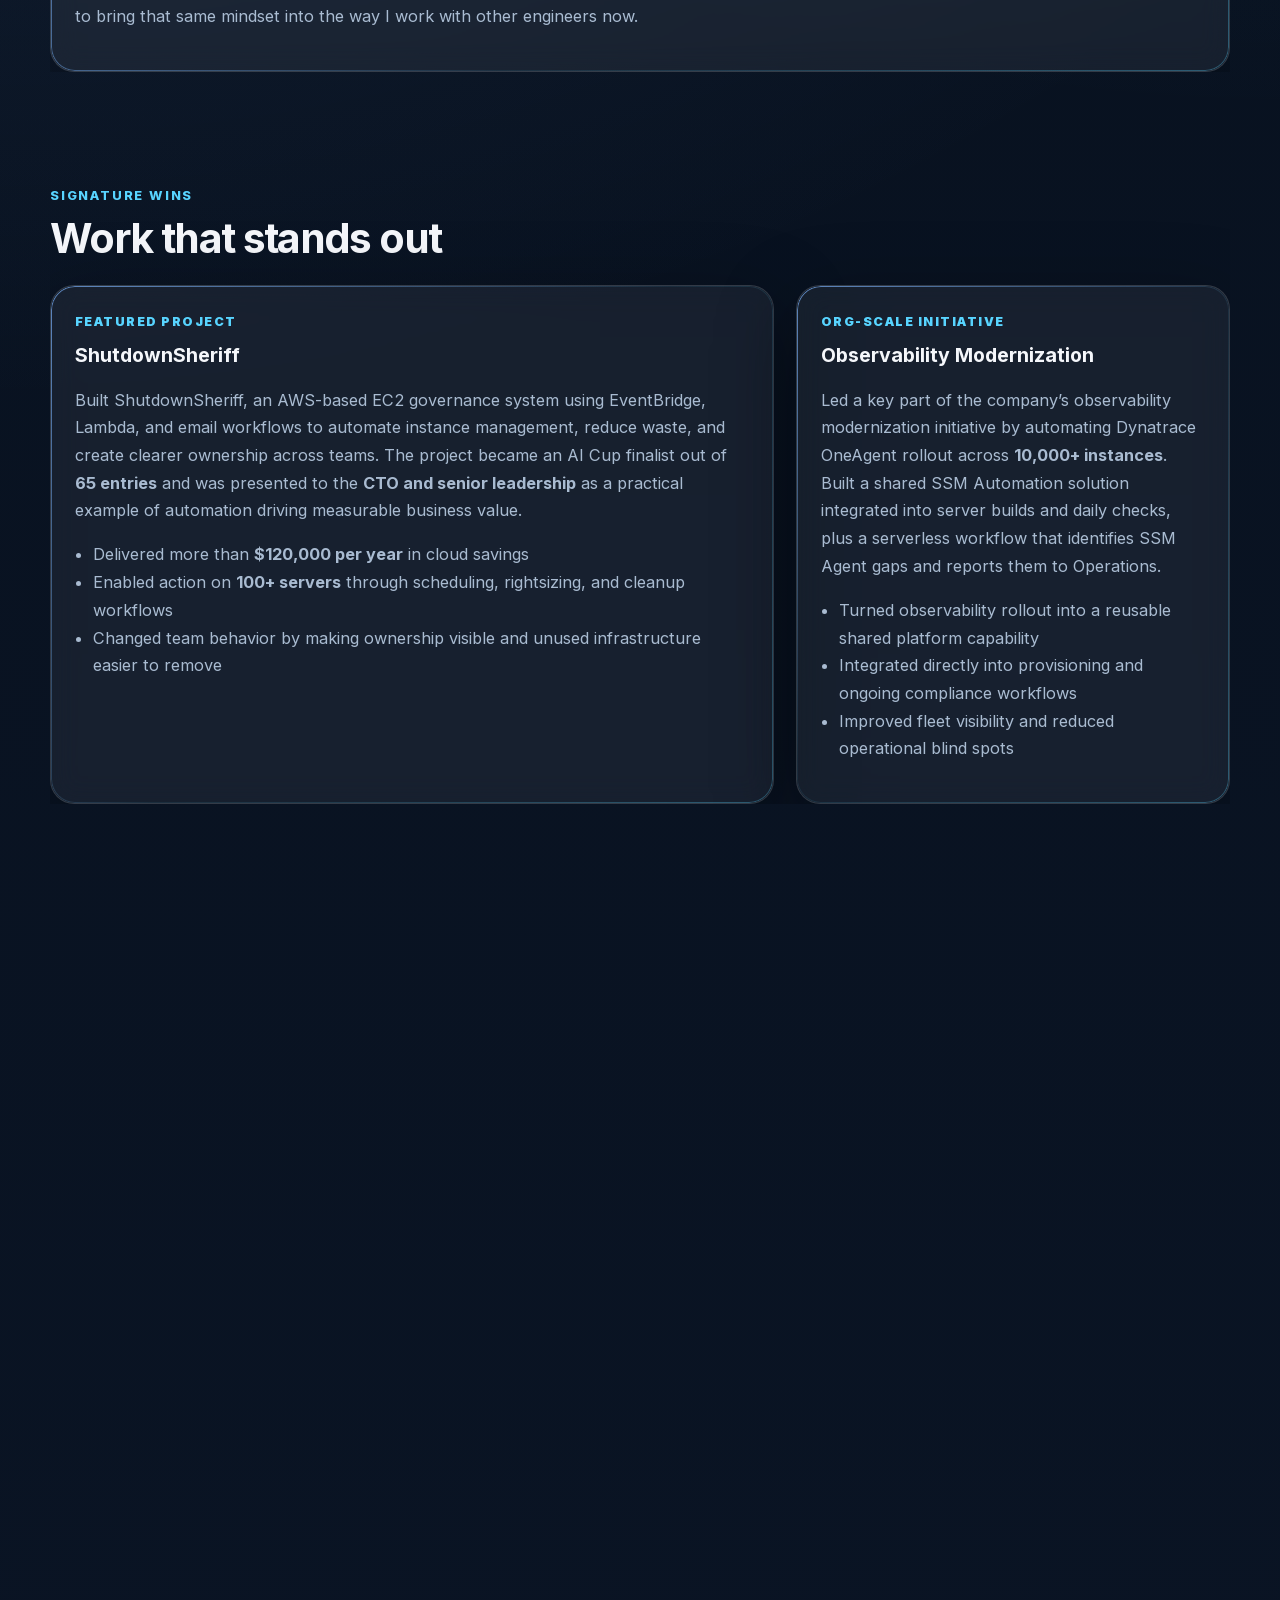
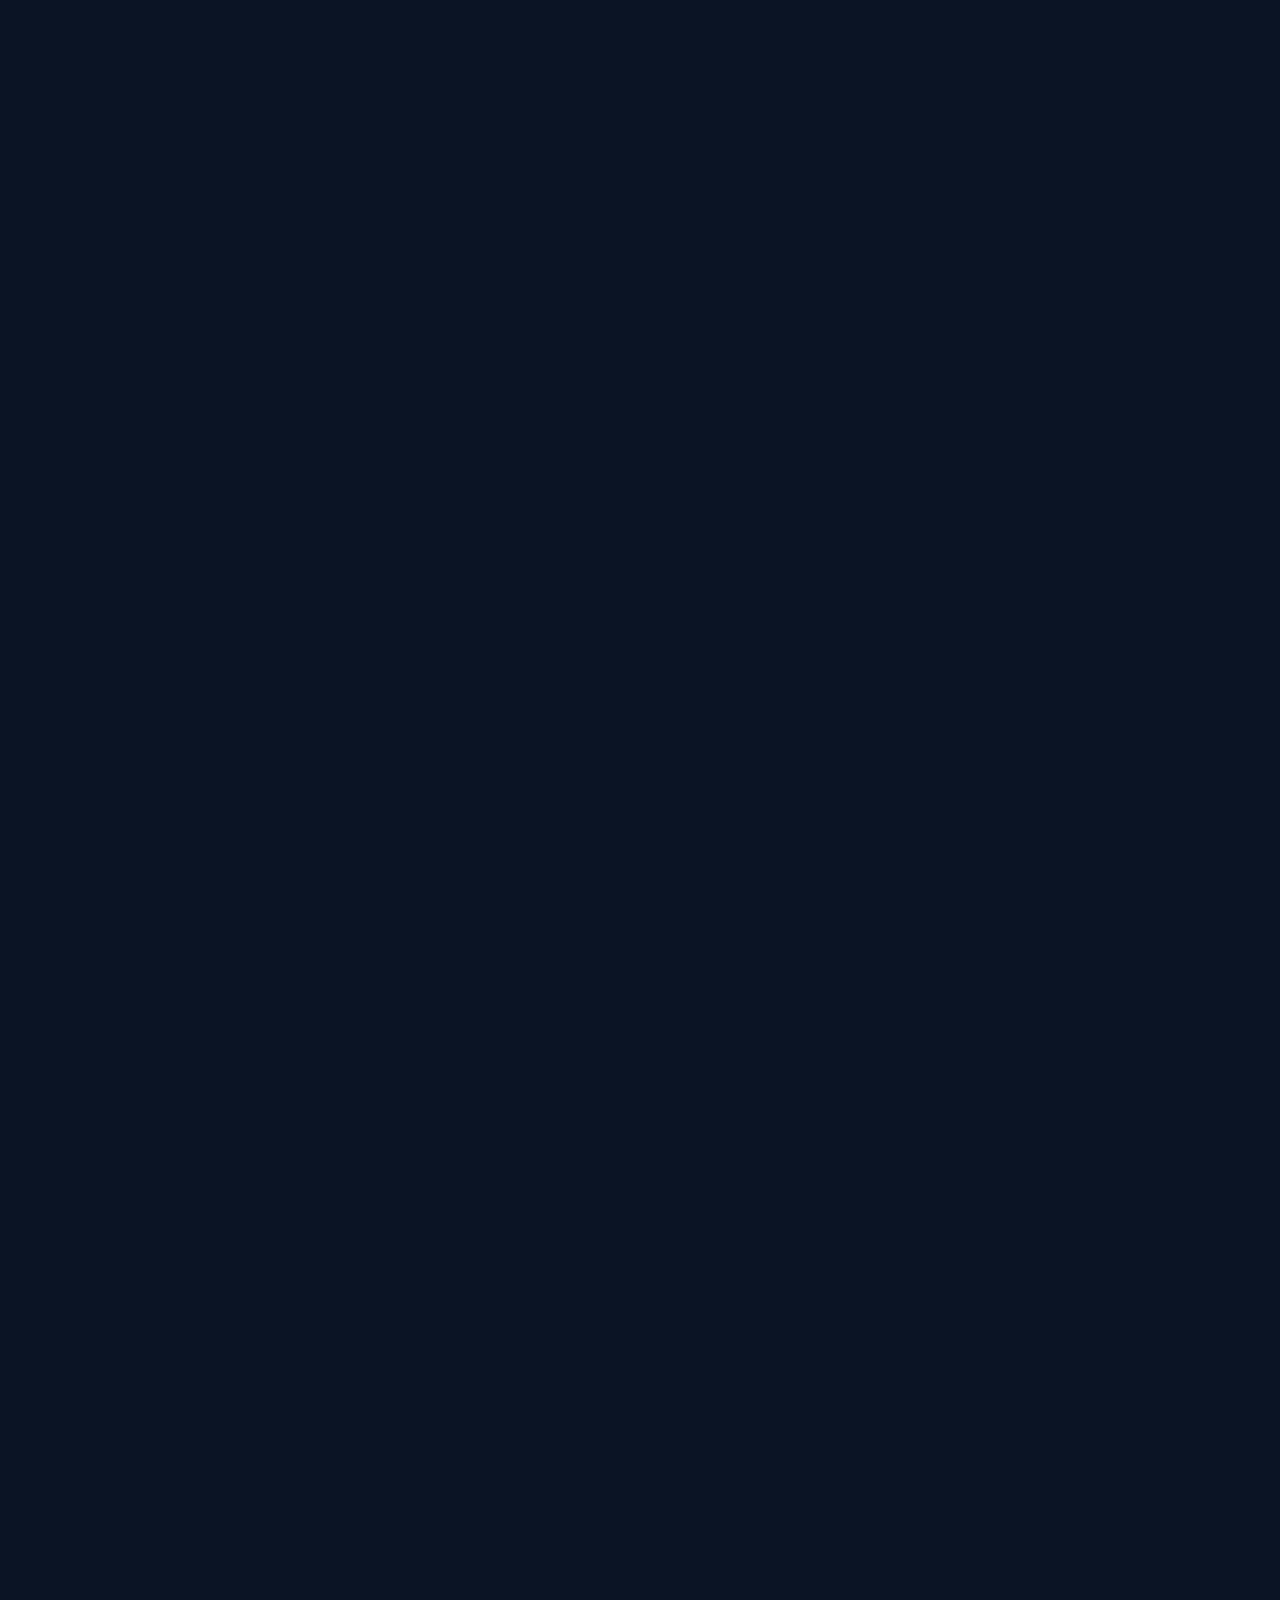
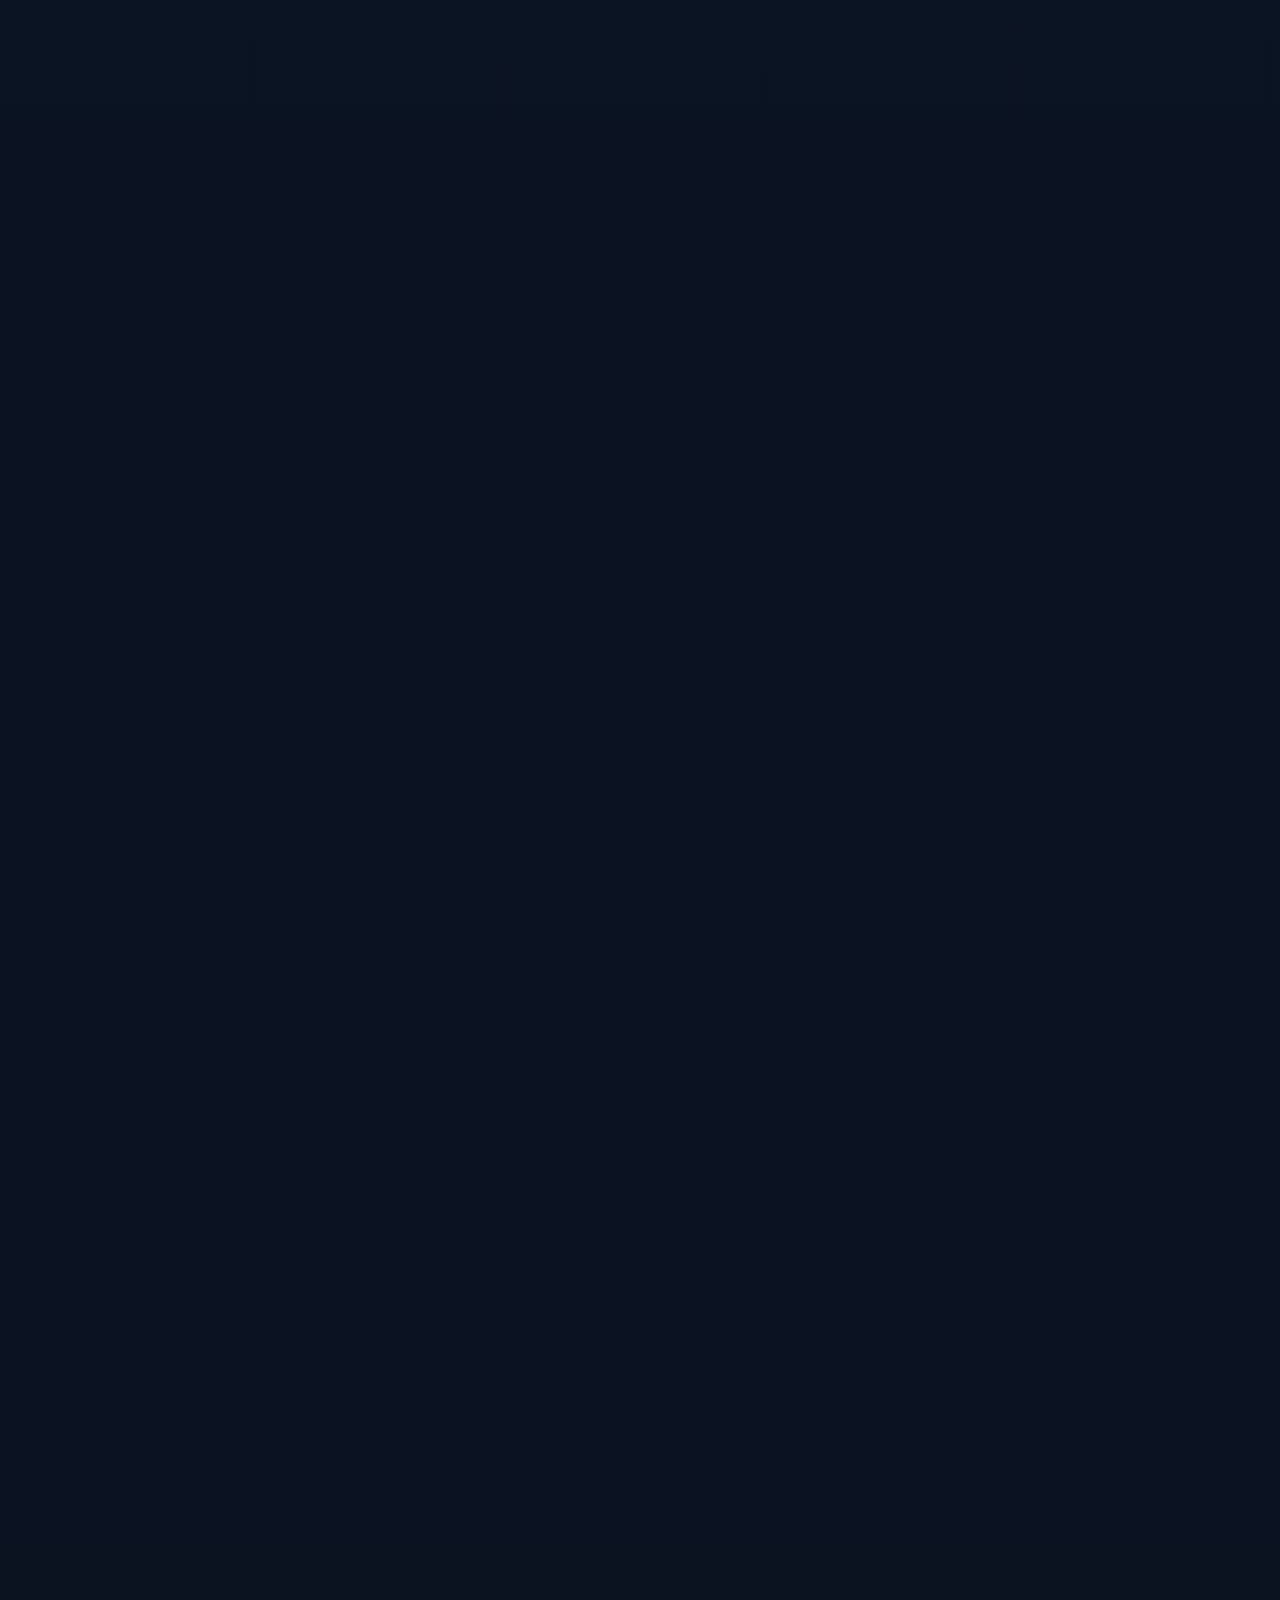
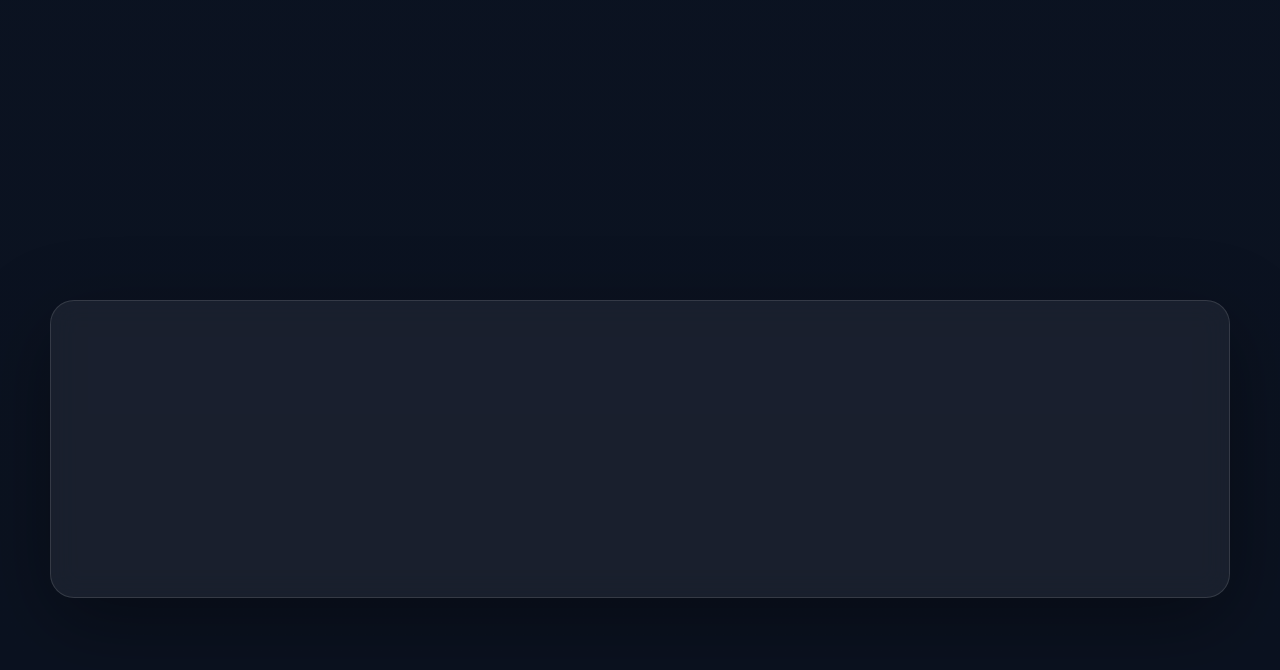
==== commit 73311773: "Expand experience section with recruiter-friendly detail" ====
--- a/index.html
+++ b/index.html
@@ -309,22 +309,36 @@
             <article class="timeline-item glass-card">
               <span class="timeline-year">2024 — Present</span>
               <h3>Staff DevOps Engineer • <a href="https://www.nextgen.com/" target="_blank" rel="noreferrer"><span class="inline-employer"><span>NextGen Healthcare</span><span class="badge-logo-frame"><img class="badge-logo" src="assets/logos/nextgen-logo.jpg" alt="NextGen Healthcare logo" width="200" height="200" loading="lazy" decoding="async" /></span></span></a></h3>
-              <p>Leading high-scale cloud initiatives including enterprise Dynatrace rollout across 10,000+ instances, AppStream 2.0 golden image modernization across regions and accounts, EC2 governance tooling, and shared platform automation.</p>
+              <p>Leading high-scale cloud initiatives focused on observability, governance, image automation, and shared platform engineering across AWS environments.</p>
+              <ul>
+                <li>Directed and automated Dynatrace deployment across <strong>10,000+ EC2 instances</strong> using <strong>AWS Systems Manager Automation</strong>, <strong>Lambda</strong>, and operational alerting workflows</li>
+                <li>Built <strong>ShutdownSheriff</strong>, an <strong>EventBridge</strong> / <strong>Lambda</strong> / <strong>SES</strong> governance system that automated EC2 lifecycle actions and delivered more than <strong>$120K/year</strong> in savings</li>
+                <li>Architected <strong>AppStream 2.0</strong> golden image modernization across regions and accounts, improving image consistency, delivery speed, and platform scalability</li>
+              </ul>
             </article>
             <article class="timeline-item glass-card">
               <span class="timeline-year">2021 — 2024</span>
               <h3>Senior DevOps Engineer • <a href="https://www.nextgen.com/" target="_blank" rel="noreferrer"><span class="inline-employer"><span>NextGen Healthcare</span><span class="badge-logo-frame"><img class="badge-logo" src="assets/logos/nextgen-logo.jpg" alt="NextGen Healthcare logo" width="200" height="200" loading="lazy" decoding="async" /></span></span></a></h3>
-              <p>Built serverless restoration workflows, optimized enterprise API costs through DynamoDB table analysis and provisioning changes, improved ECS rightsizing and CloudWatch log retention practices, and strengthened database security.</p>
+              <p>Built serverless automation, strengthened cloud security, and improved delivery reliability and cost efficiency across enterprise AWS workloads.</p>
+              <ul>
+                <li>Managed and optimized <strong>50+ CI/CD pipelines</strong> with automated testing and security scanning, improving delivery reliability and aligning workflows with the <strong>AWS Well-Architected Framework</strong></li>
+                <li>Built serverless restore workflows for <strong>Amazon Aurora</strong> lower environments and automated operational tasks with <strong>Lambda</strong>, <strong>EventBridge</strong>, and <strong>Python / boto3</strong></li>
+                <li>Delivered more than <strong>$100K/year</strong> in savings through <strong>DynamoDB</strong> capacity analysis, <strong>ECS</strong> rightsizing, and <strong>CloudWatch</strong> log retention optimization, while strengthening <strong>Aurora</strong> security posture</li>
+              </ul>
             </article>
             <article class="timeline-item glass-card">
               <span class="timeline-year">2016 — 2021</span>
               <h3>Lead Application Developer • <a href="https://www.urmc.rochester.edu/" target="_blank" rel="noreferrer"><span class="inline-employer"><span>University of Rochester Medical Center</span><span class="badge-logo-frame"><img class="badge-logo" src="assets/logos/urmc-logo.jpg" alt="University of Rochester Medical Center logo" width="200" height="200" loading="lazy" decoding="async" /></span></span></a></h3>
-              <p>Owned public web platform infrastructure, improved uptime and performance, and delivered reusable CI/CD patterns in Azure DevOps.</p>
+              <p>Owned the public web platform and infrastructure for URMC, improving operational reliability, deployment practices, and platform performance.</p>
+              <ul>
+                <li>Designed and implemented reusable <strong>Azure DevOps CI/CD pipelines</strong> and YAML templates to standardize deployment workflows and reduce manual effort</li>
+                <li>Improved uptime and resilience by modernizing CMS, web, and SQL infrastructure and introducing caching and high-availability patterns</li>
+              </ul>
             </article>
             <article class="timeline-item glass-card">
               <span class="timeline-year">2014 — 2016</span>
               <h3>Senior Web Developer • <a href="https://www.urmc.rochester.edu/" target="_blank" rel="noreferrer"><span class="inline-employer"><span>University of Rochester Medical Center</span><span class="badge-logo-frame"><img class="badge-logo" src="assets/logos/urmc-logo.jpg" alt="University of Rochester Medical Center logo" width="200" height="200" loading="lazy" decoding="async" /></span></span></a></h3>
-              <p>Led custom web development, supported enterprise CMS environments, and integrated legacy systems into modern platforms.</p>
+              <p>Led custom web development and enterprise CMS work, including legacy system integration, API-driven migrations, and payment platform improvements.</p>
             </article>
             <article class="timeline-item glass-card">
               <span class="timeline-year">2005 — 2014</span>
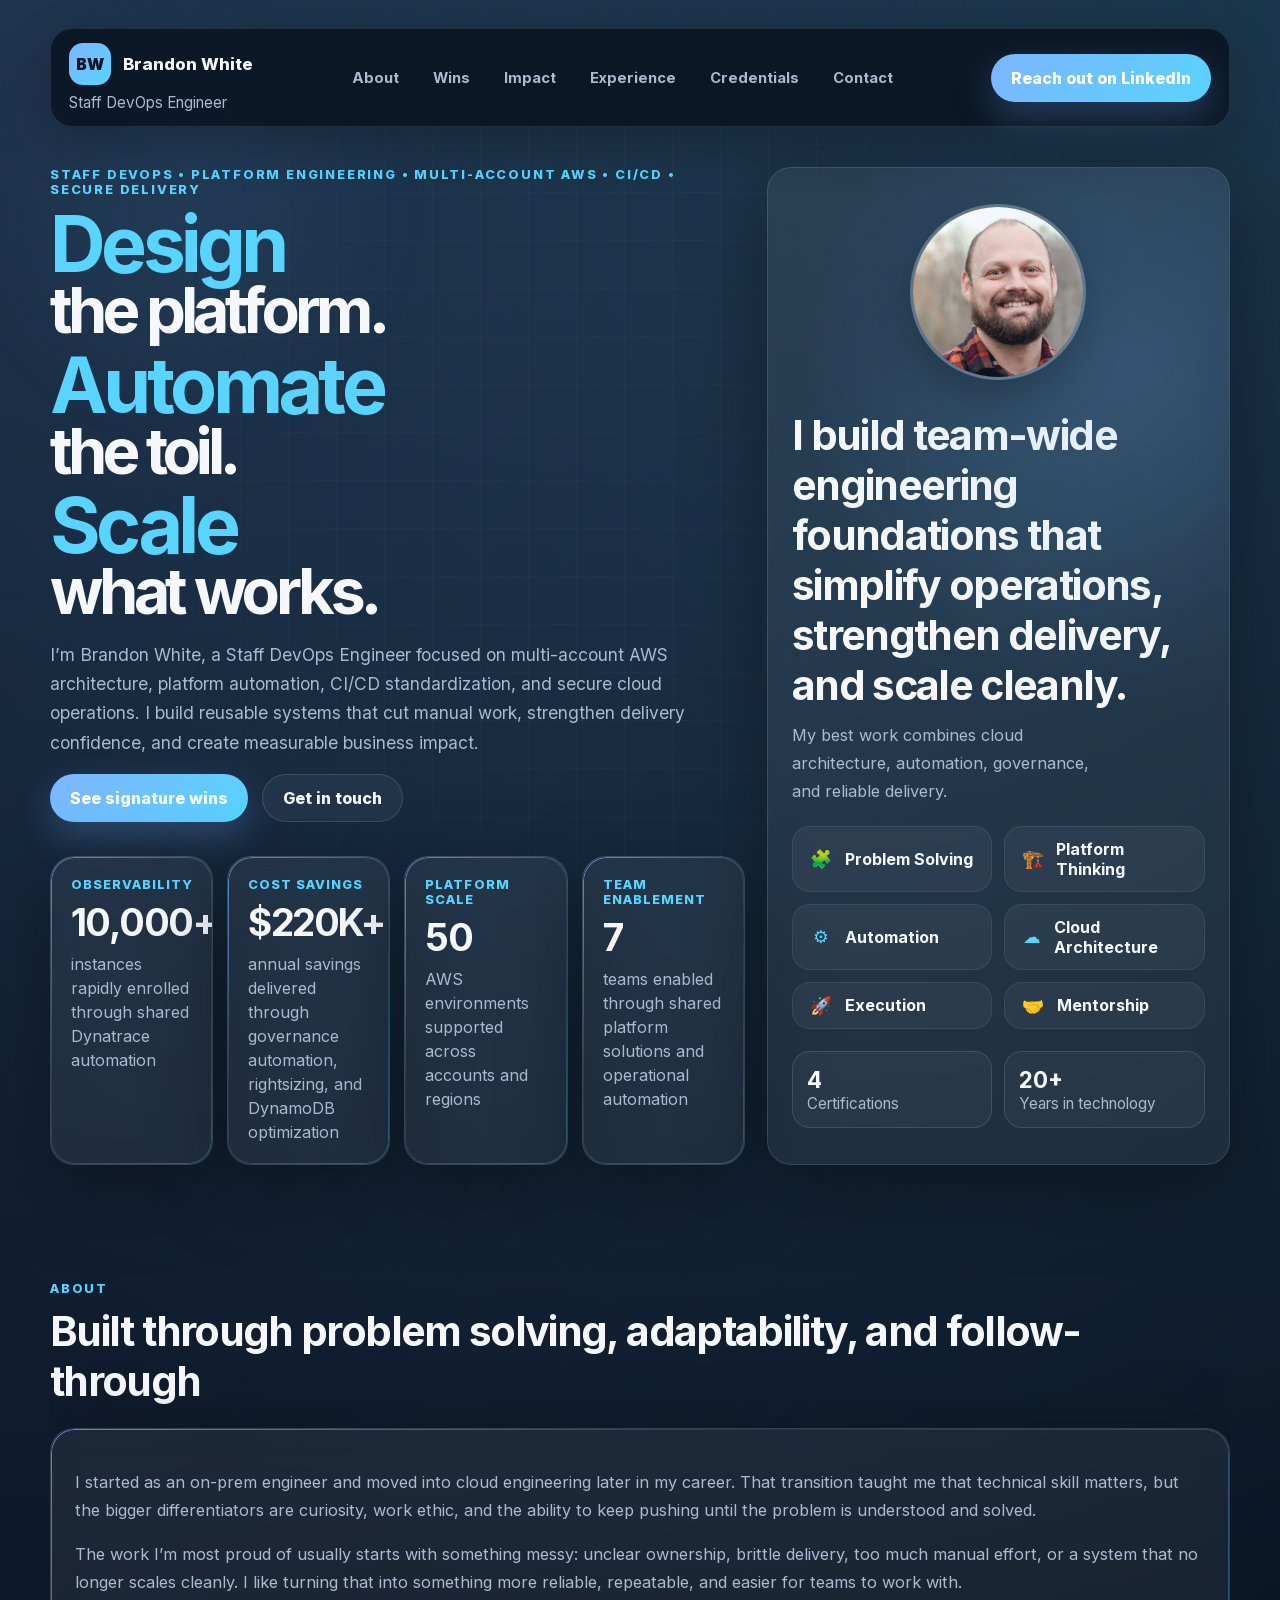
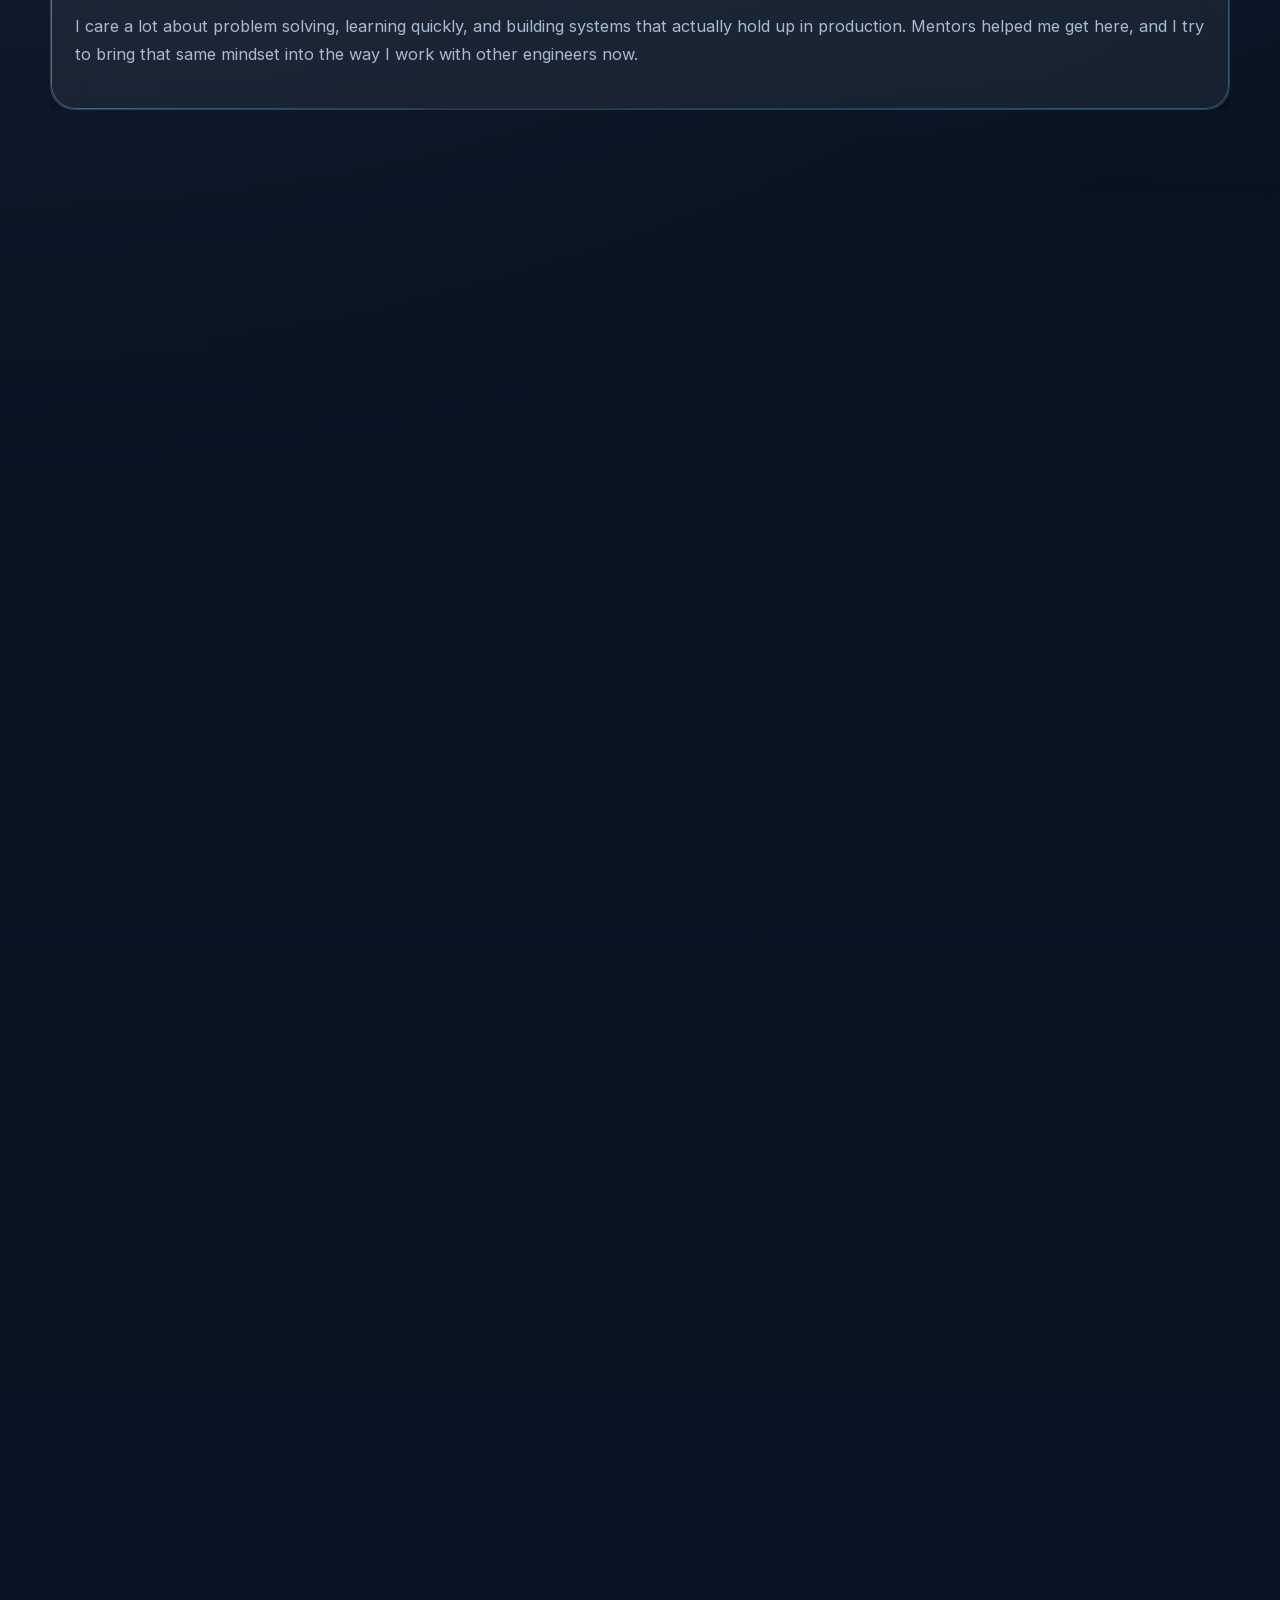
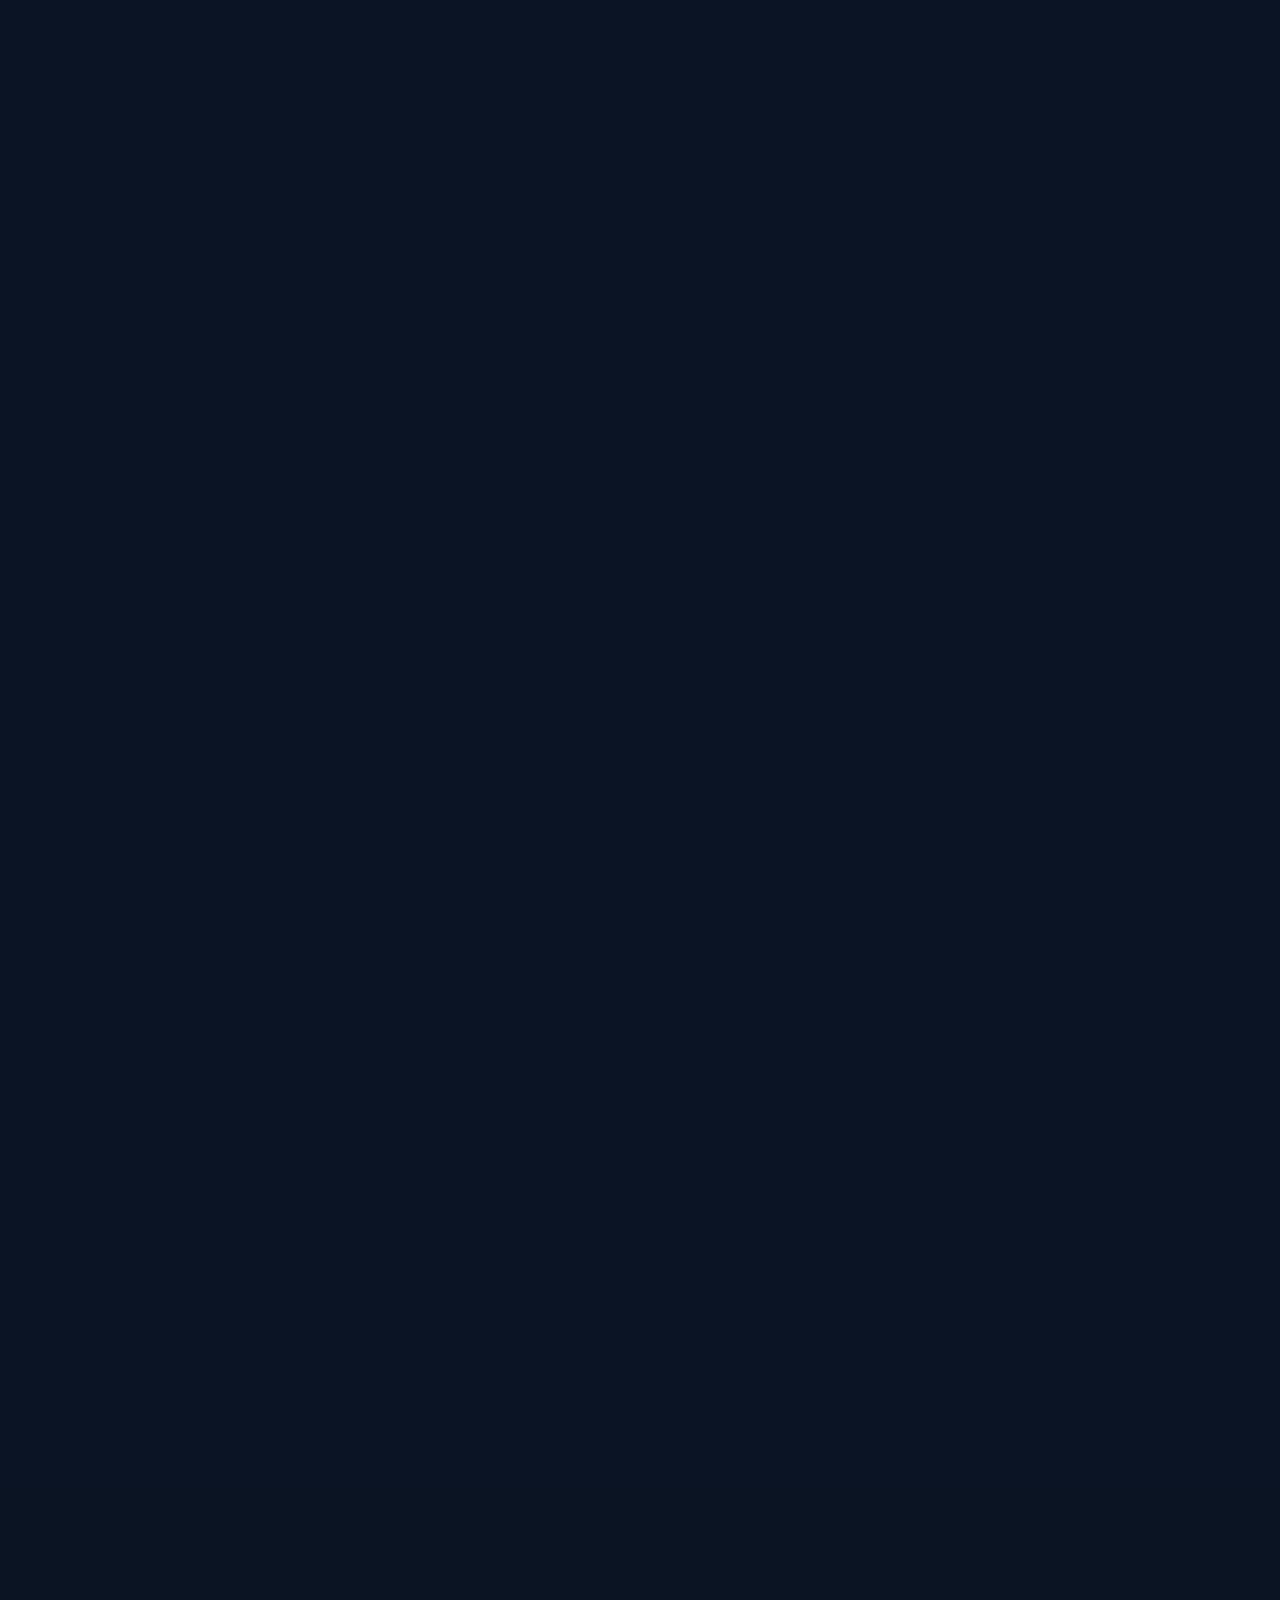
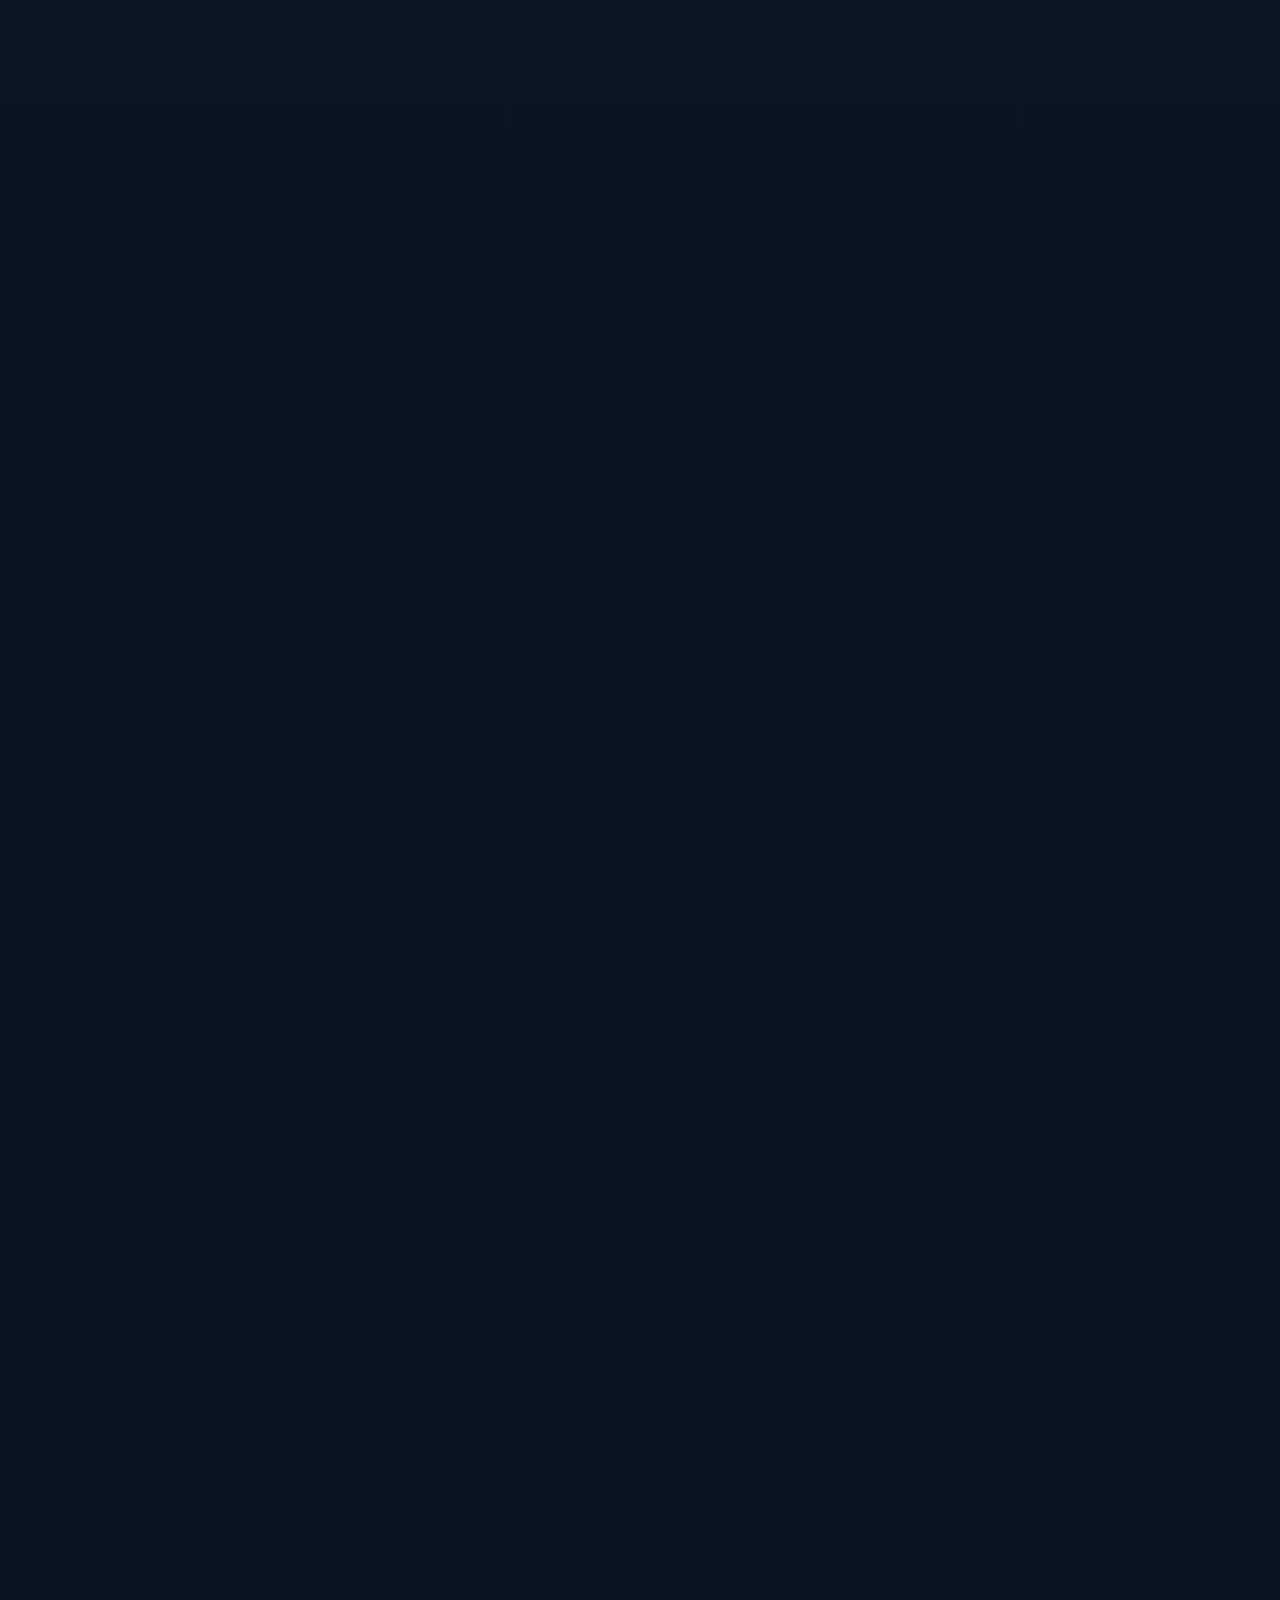
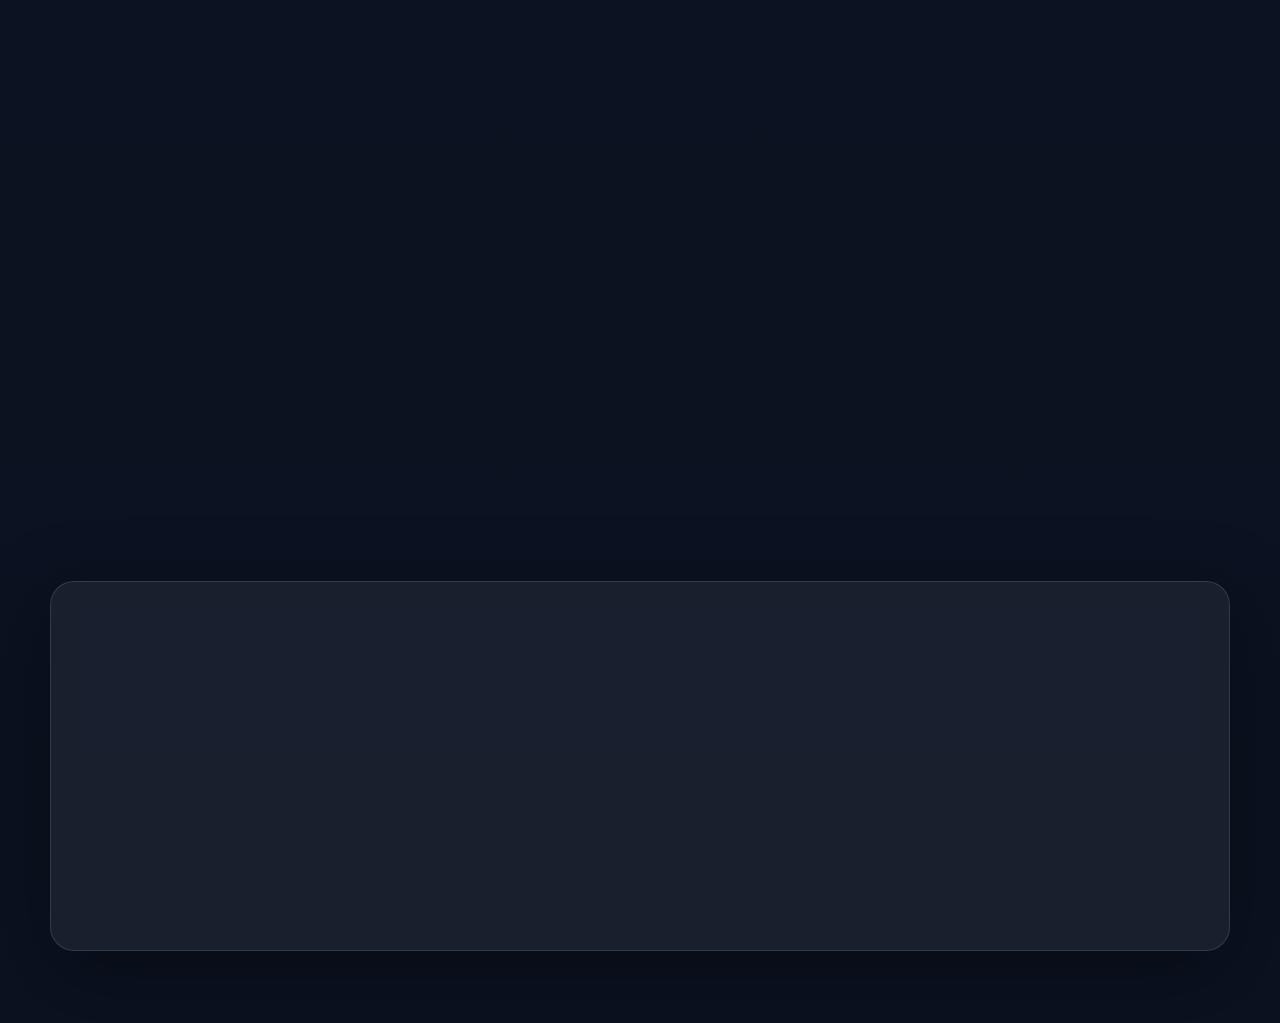
==== commit 0ab8c52c: "Refine portfolio layout and navigation" ====
--- a/index.html
+++ b/index.html
@@ -67,6 +67,15 @@
           <p class="brand-subtitle">Staff DevOps Engineer</p>
         </div>
 
+        <nav class="section-nav" aria-label="Primary">
+          <a href="#about">About</a>
+          <a href="#wins">Wins</a>
+          <a href="#impact">Impact</a>
+          <a href="#experience">Experience</a>
+          <a href="#credentials">Credentials</a>
+          <a href="#contact">Contact</a>
+        </nav>
+
         <div class="header-actions">
           <a class="button button-primary" href="https://linkedin.com/in/brandon-d-white" target="_blank" rel="noreferrer">Reach out on LinkedIn</a>
         </div>
@@ -82,7 +91,8 @@
               <span><strong>Scale</strong> <span class="hero-rest">what works.</span></span>
             </h1>
             <p class="hero-text">
-              I’m Brandon White, a Staff DevOps Engineer focused on multi-account AWS architecture, platform automation, CI/CD standardization, and secure cloud operations. I build reusable systems that cut manual work, strengthen delivery confidence, and help engineering teams move faster with better guardrails.
+              I’m Brandon White, a Staff DevOps Engineer focused on multi-account AWS architecture, platform automation, CI/CD standardization, and secure cloud operations.
+              I build reusable systems that cut manual work, strengthen delivery confidence, and create measurable business impact.
             </p>
             <div class="hero-actions">
               <a class="button button-primary" href="#wins">See signature wins</a>
@@ -131,8 +141,8 @@
             </div>
             <div class="mini-stats">
               <div>
-                <strong>3x</strong>
-                <span>AWS Certified</span>
+                <strong>4</strong>
+                <span>Certifications</span>
               </div>
               <div>
                 <strong>20+</strong>
@@ -306,7 +316,7 @@
           </div>
 
           <div class="timeline">
-            <article class="timeline-item glass-card">
+            <article class="timeline-item glass-card featured-role premium-border">
               <span class="timeline-year">2024 — Present</span>
               <h3>Staff DevOps Engineer • <a href="https://www.nextgen.com/" target="_blank" rel="noreferrer"><span class="inline-employer"><span>NextGen Healthcare</span><span class="badge-logo-frame"><img class="badge-logo" src="assets/logos/nextgen-logo.jpg" alt="NextGen Healthcare logo" width="200" height="200" loading="lazy" decoding="async" /></span></span></a></h3>
               <p>Leading high-scale cloud initiatives focused on observability, governance, image automation, and shared platform engineering across AWS environments.</p>
@@ -316,7 +326,7 @@
                 <li>Architected <strong>AppStream 2.0</strong> golden image modernization across regions and accounts, improving image consistency, delivery speed, and platform scalability</li>
               </ul>
             </article>
-            <article class="timeline-item glass-card">
+            <article class="timeline-item glass-card featured-role premium-border">
               <span class="timeline-year">2021 — 2024</span>
               <h3>Senior DevOps Engineer • <a href="https://www.nextgen.com/" target="_blank" rel="noreferrer"><span class="inline-employer"><span>NextGen Healthcare</span><span class="badge-logo-frame"><img class="badge-logo" src="assets/logos/nextgen-logo.jpg" alt="NextGen Healthcare logo" width="200" height="200" loading="lazy" decoding="async" /></span></span></a></h3>
               <p>Built serverless automation, strengthened cloud security, and improved delivery reliability and cost efficiency across enterprise AWS workloads.</p>
@@ -326,7 +336,7 @@
                 <li>Delivered more than <strong>$100K/year</strong> in savings through <strong>DynamoDB</strong> capacity analysis, <strong>ECS</strong> rightsizing, and <strong>CloudWatch</strong> log retention optimization, while strengthening <strong>Aurora</strong> security posture</li>
               </ul>
             </article>
-            <article class="timeline-item glass-card">
+            <article class="timeline-item glass-card featured-role">
               <span class="timeline-year">2016 — 2021</span>
               <h3>Lead Application Developer • <a href="https://www.urmc.rochester.edu/" target="_blank" rel="noreferrer"><span class="inline-employer"><span>University of Rochester Medical Center</span><span class="badge-logo-frame"><img class="badge-logo" src="assets/logos/urmc-logo.jpg" alt="University of Rochester Medical Center logo" width="200" height="200" loading="lazy" decoding="async" /></span></span></a></h3>
               <p>Owned the public web platform and infrastructure for URMC, improving operational reliability, deployment practices, and platform performance.</p>
@@ -335,12 +345,12 @@
                 <li>Improved uptime and resilience by modernizing CMS, web, and SQL infrastructure and introducing caching and high-availability patterns</li>
               </ul>
             </article>
-            <article class="timeline-item glass-card">
+            <article class="timeline-item glass-card compact-role">
               <span class="timeline-year">2014 — 2016</span>
               <h3>Senior Web Developer • <a href="https://www.urmc.rochester.edu/" target="_blank" rel="noreferrer"><span class="inline-employer"><span>University of Rochester Medical Center</span><span class="badge-logo-frame"><img class="badge-logo" src="assets/logos/urmc-logo.jpg" alt="University of Rochester Medical Center logo" width="200" height="200" loading="lazy" decoding="async" /></span></span></a></h3>
               <p>Led custom web development and enterprise CMS work, including legacy system integration, API-driven migrations, and payment platform improvements.</p>
             </article>
-            <article class="timeline-item glass-card">
+            <article class="timeline-item glass-card compact-role">
               <span class="timeline-year">2005 — 2014</span>
               <h3>Earlier Roles • <a href="https://www.urmc.rochester.edu/" target="_blank" rel="noreferrer">URMC</a> / CedarCrestone</h3>
               <p>Built depth across IT operations, business systems, web applications, reporting, infrastructure, and technical support in demanding environments.</p>
@@ -348,30 +358,30 @@
           </div>
         </section>
 
-        <section class="content-section">
+        <section id="credentials" class="content-section">
           <div class="section-heading">
             <p class="eyebrow">Credentials</p>
             <h2>Certifications, education, and publication</h2>
           </div>
-          <div class="card-grid three-up">
-            <article class="glass-card feature-card">
+          <div class="card-grid credentials-grid">
+            <article class="glass-card feature-card credentials-card premium-border">
               <h3>Certifications</h3>
-              <div class="badge-stack">
-                <a class="credential-badge aws-badge" href="https://www.credly.com/badges/7644e0cc-1c35-4fb5-a895-35e53e485230/linked_in_profile" target="_blank" rel="noreferrer">
-                  <span class="badge-logo-frame"><img class="badge-logo" src="assets/logos/aws-logo.jpg" alt="AWS logo" width="100" height="100" loading="lazy" decoding="async" /></span>
-                  <span>AWS Certified Solutions Architect – Associate</span>
+              <div class="cert-grid">
+                <a class="cert-badge" href="https://www.credly.com/badges/7644e0cc-1c35-4fb5-a895-35e53e485230/linked_in_profile" target="_blank" rel="noreferrer">
+                  <strong>AWS Certified Solutions Architect – Associate</strong>
+                  <span>Verified credential ↗</span>
                 </a>
-                <a class="credential-badge aws-badge" href="https://www.credly.com/badges/de2b0c56-62ef-411a-8f54-9a5c1b684a48/linked_in_profile" target="_blank" rel="noreferrer">
-                  <span class="badge-logo-frame"><img class="badge-logo" src="assets/logos/aws-logo.jpg" alt="AWS logo" width="100" height="100" loading="lazy" decoding="async" /></span>
-                  <span>AWS Certified SysOps Administrator – Associate</span>
+                <a class="cert-badge" href="https://www.credly.com/badges/de2b0c56-62ef-411a-8f54-9a5c1b684a48/linked_in_profile" target="_blank" rel="noreferrer">
+                  <strong>AWS Certified SysOps Administrator – Associate</strong>
+                  <span>Verified credential ↗</span>
                 </a>
-                <a class="credential-badge aws-badge" href="https://www.credly.com/badges/844fdbeb-4134-41f4-bf3a-c67fa41d1e18/linked_in_profile" target="_blank" rel="noreferrer">
-                  <span class="badge-logo-frame"><img class="badge-logo" src="assets/logos/aws-logo.jpg" alt="AWS logo" width="100" height="100" loading="lazy" decoding="async" /></span>
-                  <span>AWS Certified Cloud Practitioner</span>
+                <a class="cert-badge" href="https://www.credly.com/badges/844fdbeb-4134-41f4-bf3a-c67fa41d1e18/linked_in_profile" target="_blank" rel="noreferrer">
+                  <strong>AWS Certified Cloud Practitioner</strong>
+                  <span>Verified credential ↗</span>
                 </a>
-                <a class="credential-badge simple-badge" href="https://cs.lpi.org/caf/Xamman/certification/verify/LPI000494395/7w92hwm52a" target="_blank" rel="noreferrer">
-                  <span class="badge-logo-frame"><img class="badge-logo" src="assets/logos/lpi-logo.jpg" alt="Linux Professional Institute logo" width="100" height="100" loading="lazy" decoding="async" /></span>
-                  <span>Linux Essentials</span>
+                <a class="cert-badge" href="https://cs.lpi.org/caf/Xamman/certification/verify/LPI000494395/7w92hwm52a" target="_blank" rel="noreferrer">
+                  <strong>Linux Essentials</strong>
+                  <span>Verified credential ↗</span>
                 </a>
               </div>
             </article>
@@ -397,11 +407,12 @@
           </div>
         </section>
 
-        <section id="contact" class="content-section contact-section glass-card">
+        <section id="contact" class="content-section contact-section glass-card premium-border">
           <div>
             <p class="eyebrow">Contact</p>
-            <h2>For collaboration, platform engineering discussions, or professional connection — reach out on LinkedIn.</h2>
-            <p>Greater Rochester, NY • <a href="https://linkedin.com/in/brandon-d-white" target="_blank" rel="noreferrer">linkedin.com/in/brandon-d-white</a></p>
+            <h2>Open to conversations around platform engineering, AWS governance, automation, and reliable delivery.</h2>
+            <p>Greater Rochester, NY • If you're working on cloud platforms, CI/CD modernization, cost optimization, or operational scale, let’s connect.</p>
+            <p><a href="https://linkedin.com/in/brandon-d-white" target="_blank" rel="noreferrer">linkedin.com/in/brandon-d-white</a></p>
           </div>
           <div class="contact-actions">
             <a class="button button-primary" href="https://linkedin.com/in/brandon-d-white" target="_blank" rel="noreferrer">Reach out on LinkedIn</a>
--- a/styles.css
+++ b/styles.css
@@ -26,7 +26,10 @@
 }
 
 * { box-sizing: border-box; }
-html { scroll-behavior: smooth; }
+html {
+  scroll-behavior: smooth;
+  scroll-padding-top: 110px;
+}
 
 body {
   margin: 0;
@@ -87,11 +90,20 @@
 }
 
 .site-header {
-  display: flex;
+  position: sticky;
+  top: 16px;
+  z-index: 10;
+  display: grid;
+  grid-template-columns: auto 1fr auto;
   align-items: center;
-  justify-content: space-between;
   gap: 24px;
   margin-bottom: 40px;
+  padding: 14px 18px;
+  border: 1px solid rgba(255, 255, 255, 0.1);
+  border-radius: 22px;
+  background: rgba(8, 16, 29, 0.78);
+  backdrop-filter: blur(18px);
+  box-shadow: 0 16px 48px rgba(0, 0, 0, 0.22);
 }
 
 .brand-lockup { display: flex; flex-direction: column; gap: 8px; }
@@ -121,6 +133,30 @@
   margin: 0;
   color: var(--muted);
   font-size: 0.95rem;
+}
+
+.section-nav {
+  display: flex;
+  justify-content: center;
+  flex-wrap: wrap;
+  gap: 10px;
+}
+
+.section-nav a {
+  color: var(--muted);
+  text-decoration: none;
+  font-size: 0.92rem;
+  font-weight: 700;
+  padding: 9px 12px;
+  border-radius: 999px;
+  transition: background 180ms ease, color 180ms ease, transform 180ms ease;
+}
+
+.section-nav a:hover,
+.section-nav a:focus-visible {
+  color: var(--text);
+  background: rgba(255, 255, 255, 0.07);
+  transform: translateY(-1px);
 }
 
 .header-actions,
@@ -219,6 +255,10 @@
   font-size: 1.02rem;
 }
 
+.hero-text {
+  max-width: 62ch;
+  font-size: 1.08rem;
+}
 
 .hero-metrics {
   display: grid;
@@ -413,6 +453,7 @@
 
 .card-grid.three-up { grid-template-columns: repeat(3, minmax(0, 1fr)); }
 .icon-skill-grid { grid-template-columns: repeat(3, minmax(0, 1fr)); }
+.credentials-grid { grid-template-columns: 1.4fr 1fr 1fr; }
 
 .skill-icon-card { min-height: 220px; }
 .skill-icon {
@@ -577,6 +618,60 @@
   letter-spacing: 0.12em;
 }
 
+.featured-role {
+  padding-top: 28px;
+  padding-bottom: 28px;
+}
+
+.compact-role {
+  padding-top: 18px;
+  padding-bottom: 18px;
+}
+
+.compact-role p {
+  margin-bottom: 0;
+  font-size: 0.98rem;
+}
+
+.cert-grid {
+  display: grid;
+  grid-template-columns: repeat(2, minmax(0, 1fr));
+  gap: 14px;
+  margin-top: 8px;
+}
+
+.cert-badge {
+  display: flex;
+  flex-direction: column;
+  gap: 8px;
+  min-height: 120px;
+  padding: 16px;
+  border-radius: 18px;
+  background: rgba(255, 255, 255, 0.04);
+  border: 1px solid rgba(255, 255, 255, 0.1);
+  color: var(--text);
+  text-decoration: none;
+  transition: transform 180ms ease, border-color 180ms ease, background 180ms ease;
+}
+
+.cert-badge:hover {
+  transform: translateY(-2px);
+  border-color: rgba(88, 212, 255, 0.4);
+  background: rgba(255, 255, 255, 0.07);
+  text-decoration: none;
+}
+
+.cert-badge strong {
+  color: var(--text);
+  line-height: 1.4;
+}
+
+.cert-badge span {
+  color: var(--secondary);
+  font-size: 0.92rem;
+  font-weight: 700;
+}
+
 .about-layout {
   grid-template-columns: minmax(0, 1fr);
 }
@@ -623,13 +718,15 @@
   .wins-layout,
   .contact-section,
   .card-grid.three-up,
-  .icon-skill-grid {
+  .icon-skill-grid,
+  .credentials-grid {
     grid-template-columns: 1fr;
     display: grid;
   }
 
   .hero-copy h1 { max-width: none; }
   .header-actions { justify-content: flex-start; }
+  .section-nav { justify-content: flex-start; }
 }
 
 @media (max-width: 760px) {
@@ -669,7 +766,8 @@
   .tech-grid,
   .icon-skill-grid,
   .card-grid.three-up,
-  .principles-grid { grid-template-columns: 1fr; }
+  .principles-grid,
+  .cert-grid { grid-template-columns: 1fr; }
 
   .proof-card {
     padding: 18px;
@@ -680,4 +778,9 @@
   }
 
   .background-orb { display: none; }
-}
+
+  .site-header {
+    position: static;
+    padding: 16px;
+  }
+}
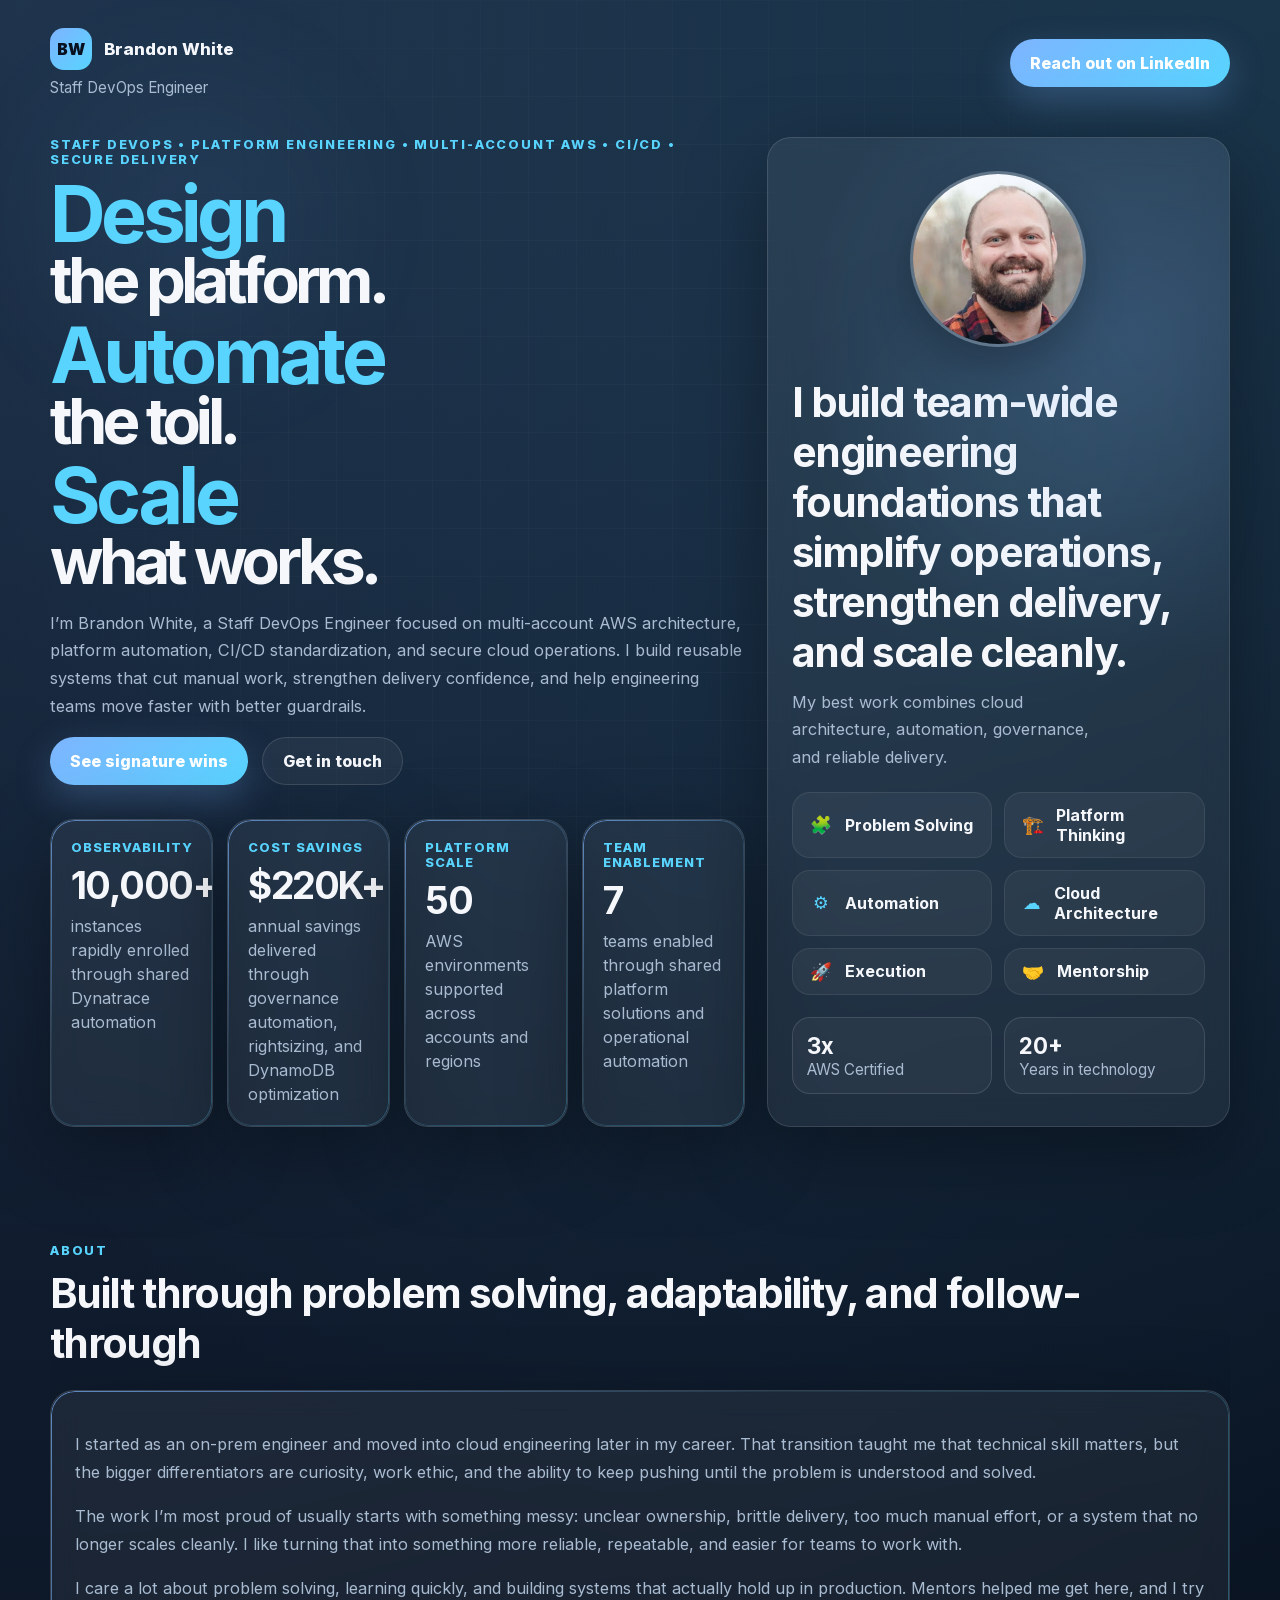
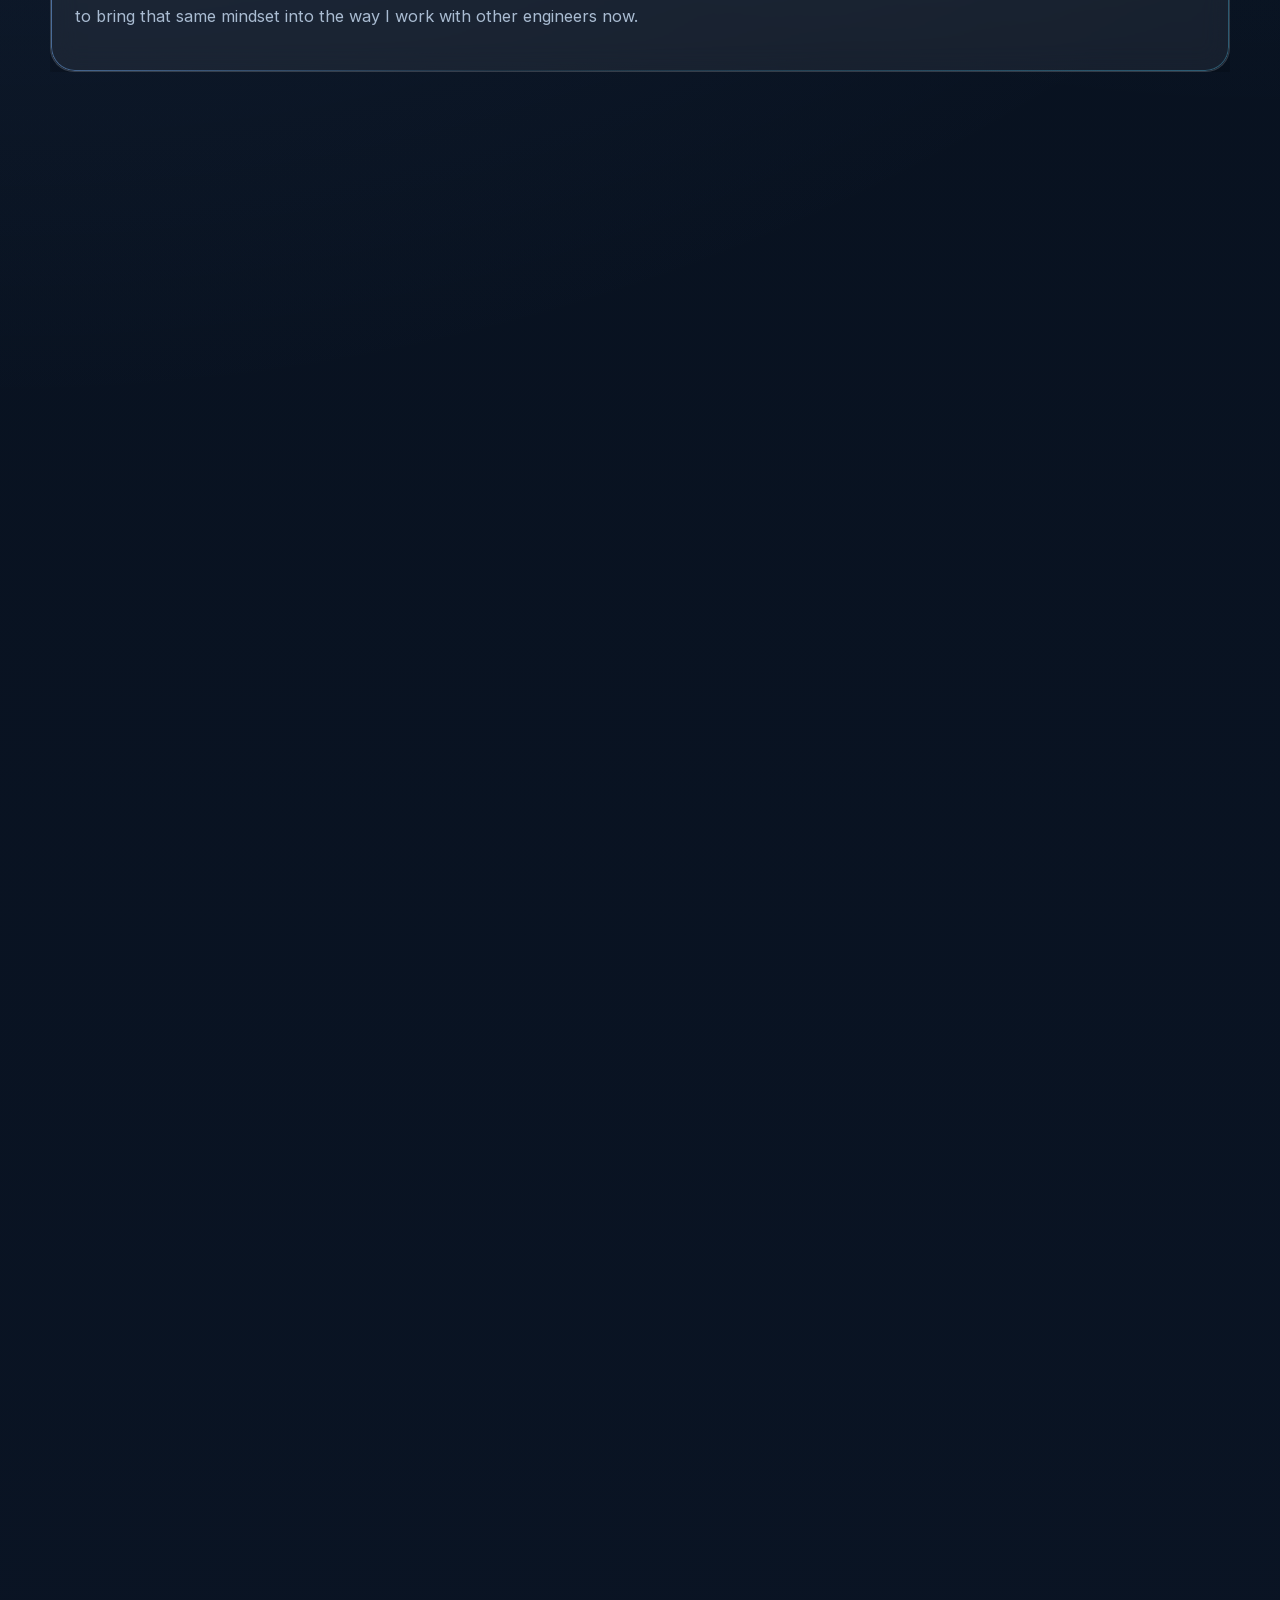
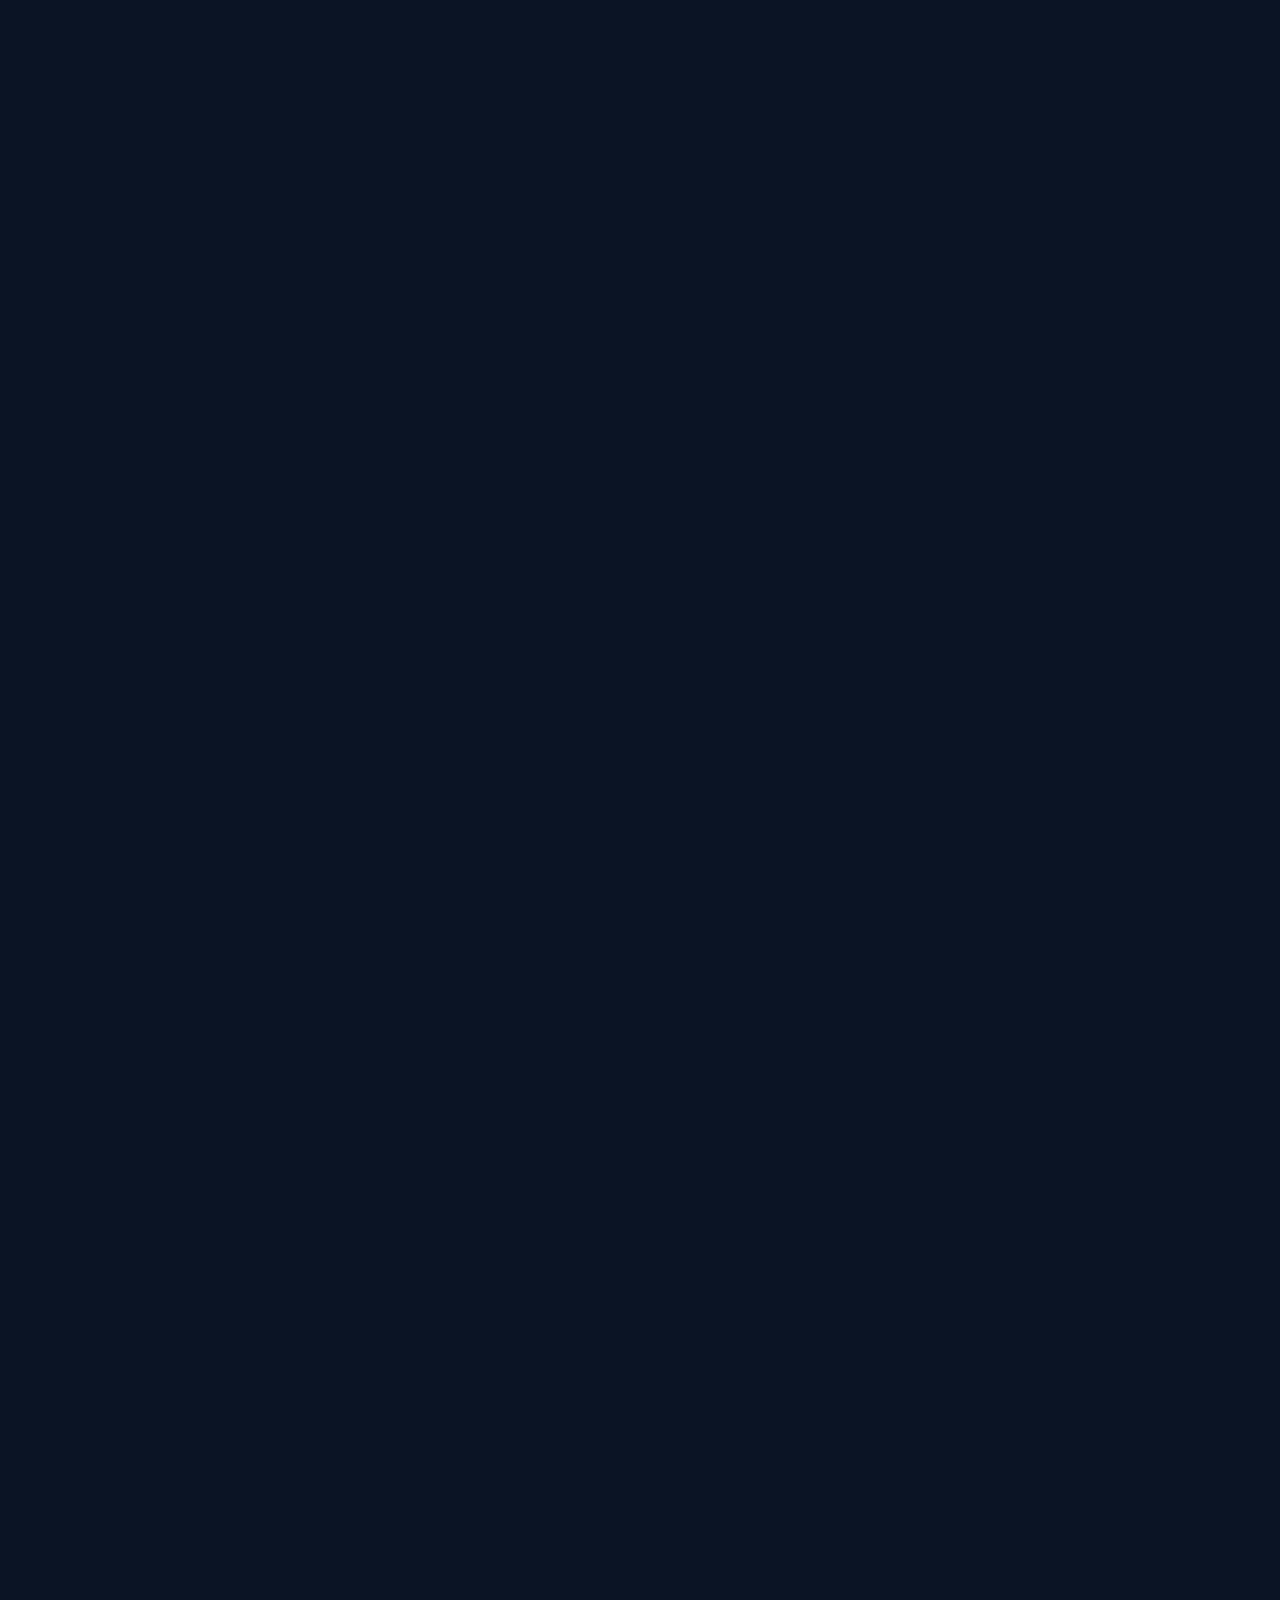
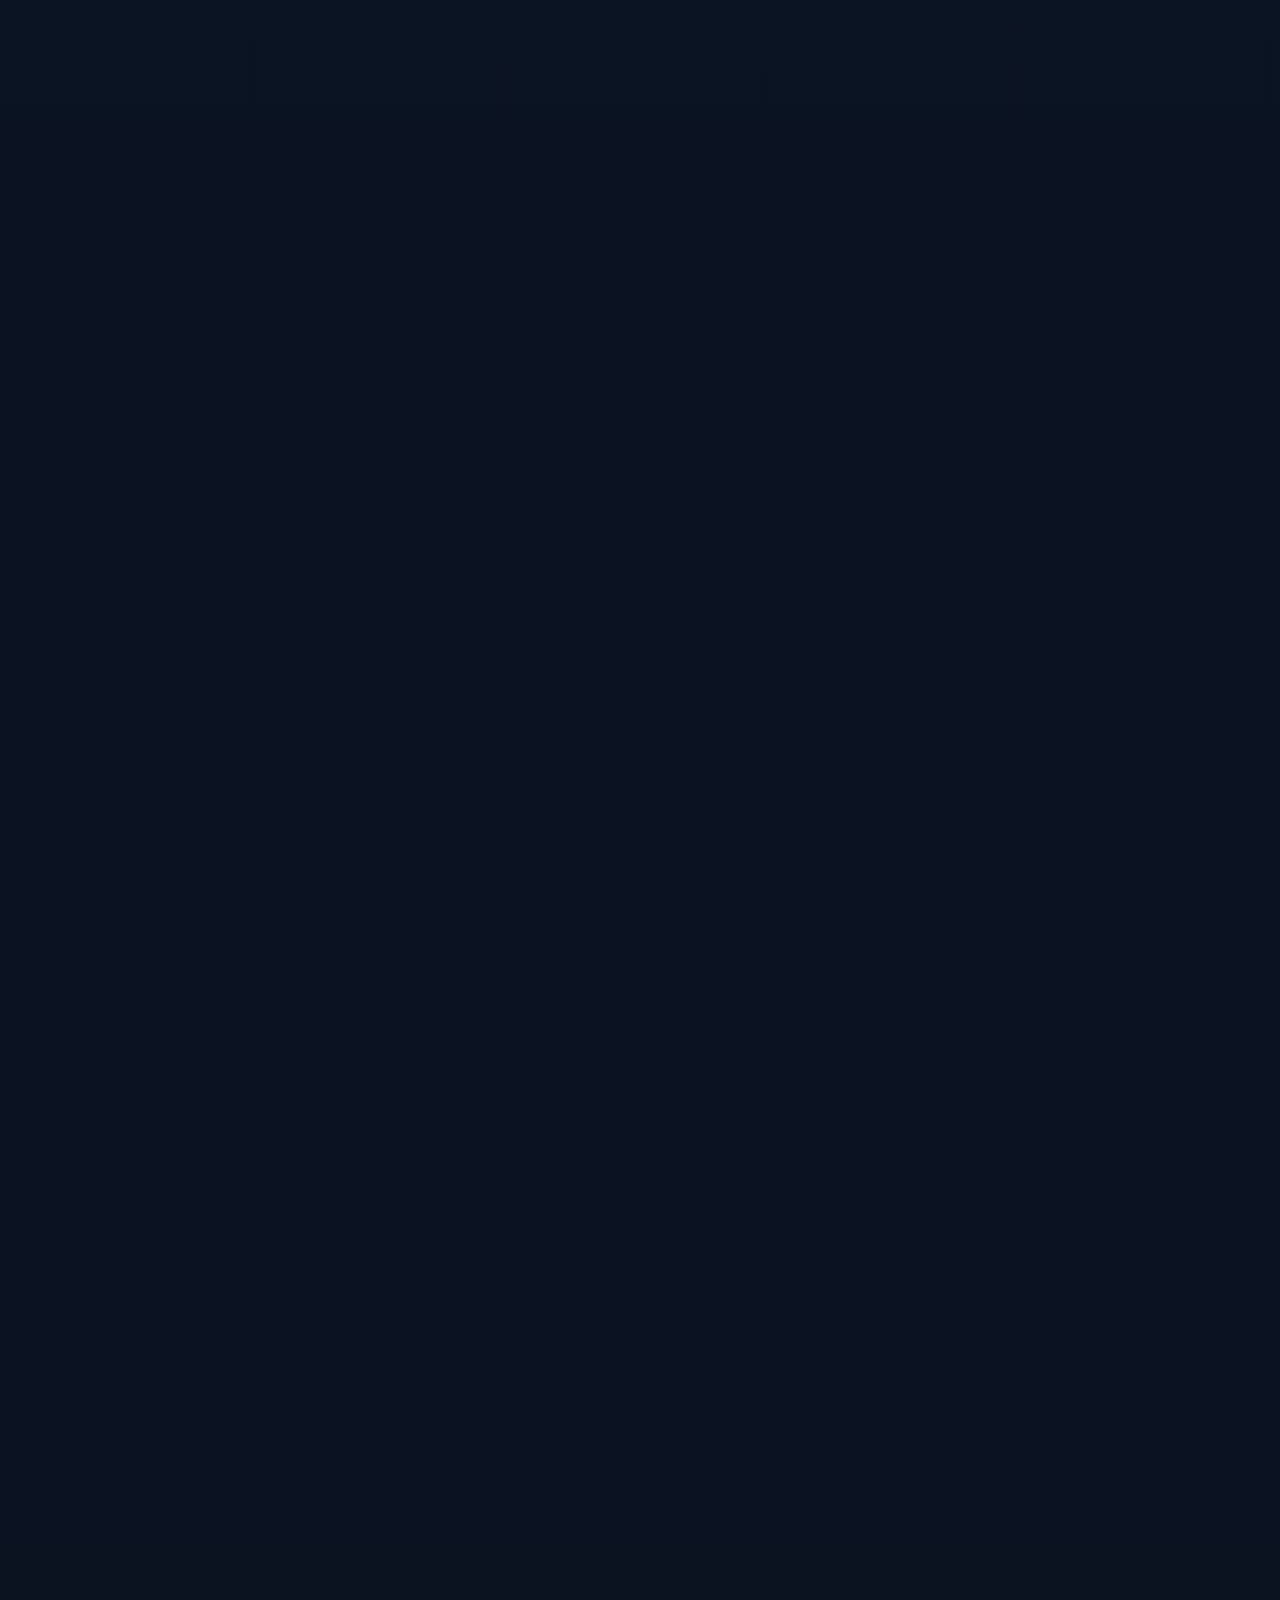
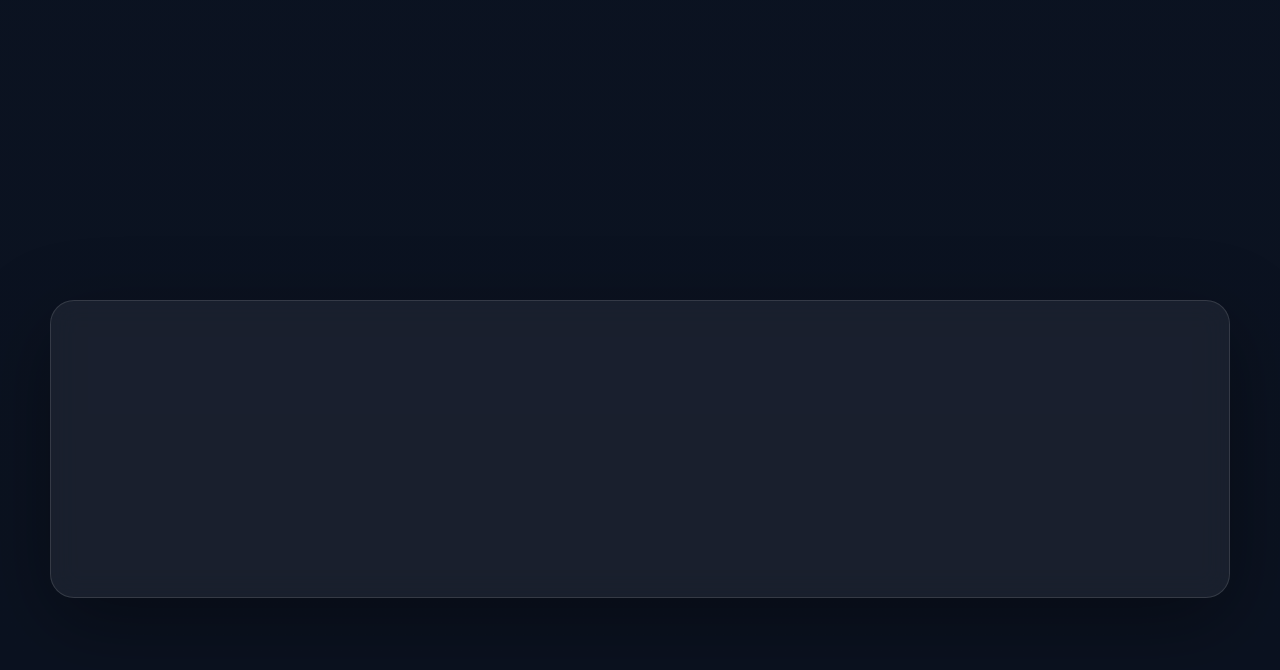
==== commit fef5afdf: "Revert "Refine portfolio layout and navigation" This reverts commit 0ab8c52c79739fcb09baa5f1fd845af9" ====
--- a/index.html
+++ b/index.html
@@ -67,15 +67,6 @@
           <p class="brand-subtitle">Staff DevOps Engineer</p>
         </div>
 
-        <nav class="section-nav" aria-label="Primary">
-          <a href="#about">About</a>
-          <a href="#wins">Wins</a>
-          <a href="#impact">Impact</a>
-          <a href="#experience">Experience</a>
-          <a href="#credentials">Credentials</a>
-          <a href="#contact">Contact</a>
-        </nav>
-
         <div class="header-actions">
           <a class="button button-primary" href="https://linkedin.com/in/brandon-d-white" target="_blank" rel="noreferrer">Reach out on LinkedIn</a>
         </div>
@@ -91,8 +82,7 @@
               <span><strong>Scale</strong> <span class="hero-rest">what works.</span></span>
             </h1>
             <p class="hero-text">
-              I’m Brandon White, a Staff DevOps Engineer focused on multi-account AWS architecture, platform automation, CI/CD standardization, and secure cloud operations.
-              I build reusable systems that cut manual work, strengthen delivery confidence, and create measurable business impact.
+              I’m Brandon White, a Staff DevOps Engineer focused on multi-account AWS architecture, platform automation, CI/CD standardization, and secure cloud operations. I build reusable systems that cut manual work, strengthen delivery confidence, and help engineering teams move faster with better guardrails.
             </p>
             <div class="hero-actions">
               <a class="button button-primary" href="#wins">See signature wins</a>
@@ -141,8 +131,8 @@
             </div>
             <div class="mini-stats">
               <div>
-                <strong>4</strong>
-                <span>Certifications</span>
+                <strong>3x</strong>
+                <span>AWS Certified</span>
               </div>
               <div>
                 <strong>20+</strong>
@@ -316,7 +306,7 @@
           </div>
 
           <div class="timeline">
-            <article class="timeline-item glass-card featured-role premium-border">
+            <article class="timeline-item glass-card">
               <span class="timeline-year">2024 — Present</span>
               <h3>Staff DevOps Engineer • <a href="https://www.nextgen.com/" target="_blank" rel="noreferrer"><span class="inline-employer"><span>NextGen Healthcare</span><span class="badge-logo-frame"><img class="badge-logo" src="assets/logos/nextgen-logo.jpg" alt="NextGen Healthcare logo" width="200" height="200" loading="lazy" decoding="async" /></span></span></a></h3>
               <p>Leading high-scale cloud initiatives focused on observability, governance, image automation, and shared platform engineering across AWS environments.</p>
@@ -326,7 +316,7 @@
                 <li>Architected <strong>AppStream 2.0</strong> golden image modernization across regions and accounts, improving image consistency, delivery speed, and platform scalability</li>
               </ul>
             </article>
-            <article class="timeline-item glass-card featured-role premium-border">
+            <article class="timeline-item glass-card">
               <span class="timeline-year">2021 — 2024</span>
               <h3>Senior DevOps Engineer • <a href="https://www.nextgen.com/" target="_blank" rel="noreferrer"><span class="inline-employer"><span>NextGen Healthcare</span><span class="badge-logo-frame"><img class="badge-logo" src="assets/logos/nextgen-logo.jpg" alt="NextGen Healthcare logo" width="200" height="200" loading="lazy" decoding="async" /></span></span></a></h3>
               <p>Built serverless automation, strengthened cloud security, and improved delivery reliability and cost efficiency across enterprise AWS workloads.</p>
@@ -336,7 +326,7 @@
                 <li>Delivered more than <strong>$100K/year</strong> in savings through <strong>DynamoDB</strong> capacity analysis, <strong>ECS</strong> rightsizing, and <strong>CloudWatch</strong> log retention optimization, while strengthening <strong>Aurora</strong> security posture</li>
               </ul>
             </article>
-            <article class="timeline-item glass-card featured-role">
+            <article class="timeline-item glass-card">
               <span class="timeline-year">2016 — 2021</span>
               <h3>Lead Application Developer • <a href="https://www.urmc.rochester.edu/" target="_blank" rel="noreferrer"><span class="inline-employer"><span>University of Rochester Medical Center</span><span class="badge-logo-frame"><img class="badge-logo" src="assets/logos/urmc-logo.jpg" alt="University of Rochester Medical Center logo" width="200" height="200" loading="lazy" decoding="async" /></span></span></a></h3>
               <p>Owned the public web platform and infrastructure for URMC, improving operational reliability, deployment practices, and platform performance.</p>
@@ -345,12 +335,12 @@
                 <li>Improved uptime and resilience by modernizing CMS, web, and SQL infrastructure and introducing caching and high-availability patterns</li>
               </ul>
             </article>
-            <article class="timeline-item glass-card compact-role">
+            <article class="timeline-item glass-card">
               <span class="timeline-year">2014 — 2016</span>
               <h3>Senior Web Developer • <a href="https://www.urmc.rochester.edu/" target="_blank" rel="noreferrer"><span class="inline-employer"><span>University of Rochester Medical Center</span><span class="badge-logo-frame"><img class="badge-logo" src="assets/logos/urmc-logo.jpg" alt="University of Rochester Medical Center logo" width="200" height="200" loading="lazy" decoding="async" /></span></span></a></h3>
               <p>Led custom web development and enterprise CMS work, including legacy system integration, API-driven migrations, and payment platform improvements.</p>
             </article>
-            <article class="timeline-item glass-card compact-role">
+            <article class="timeline-item glass-card">
               <span class="timeline-year">2005 — 2014</span>
               <h3>Earlier Roles • <a href="https://www.urmc.rochester.edu/" target="_blank" rel="noreferrer">URMC</a> / CedarCrestone</h3>
               <p>Built depth across IT operations, business systems, web applications, reporting, infrastructure, and technical support in demanding environments.</p>
@@ -358,30 +348,30 @@
           </div>
         </section>
 
-        <section id="credentials" class="content-section">
+        <section class="content-section">
           <div class="section-heading">
             <p class="eyebrow">Credentials</p>
             <h2>Certifications, education, and publication</h2>
           </div>
-          <div class="card-grid credentials-grid">
-            <article class="glass-card feature-card credentials-card premium-border">
+          <div class="card-grid three-up">
+            <article class="glass-card feature-card">
               <h3>Certifications</h3>
-              <div class="cert-grid">
-                <a class="cert-badge" href="https://www.credly.com/badges/7644e0cc-1c35-4fb5-a895-35e53e485230/linked_in_profile" target="_blank" rel="noreferrer">
-                  <strong>AWS Certified Solutions Architect – Associate</strong>
-                  <span>Verified credential ↗</span>
+              <div class="badge-stack">
+                <a class="credential-badge aws-badge" href="https://www.credly.com/badges/7644e0cc-1c35-4fb5-a895-35e53e485230/linked_in_profile" target="_blank" rel="noreferrer">
+                  <span class="badge-logo-frame"><img class="badge-logo" src="assets/logos/aws-logo.jpg" alt="AWS logo" width="100" height="100" loading="lazy" decoding="async" /></span>
+                  <span>AWS Certified Solutions Architect – Associate</span>
                 </a>
-                <a class="cert-badge" href="https://www.credly.com/badges/de2b0c56-62ef-411a-8f54-9a5c1b684a48/linked_in_profile" target="_blank" rel="noreferrer">
-                  <strong>AWS Certified SysOps Administrator – Associate</strong>
-                  <span>Verified credential ↗</span>
+                <a class="credential-badge aws-badge" href="https://www.credly.com/badges/de2b0c56-62ef-411a-8f54-9a5c1b684a48/linked_in_profile" target="_blank" rel="noreferrer">
+                  <span class="badge-logo-frame"><img class="badge-logo" src="assets/logos/aws-logo.jpg" alt="AWS logo" width="100" height="100" loading="lazy" decoding="async" /></span>
+                  <span>AWS Certified SysOps Administrator – Associate</span>
                 </a>
-                <a class="cert-badge" href="https://www.credly.com/badges/844fdbeb-4134-41f4-bf3a-c67fa41d1e18/linked_in_profile" target="_blank" rel="noreferrer">
-                  <strong>AWS Certified Cloud Practitioner</strong>
-                  <span>Verified credential ↗</span>
+                <a class="credential-badge aws-badge" href="https://www.credly.com/badges/844fdbeb-4134-41f4-bf3a-c67fa41d1e18/linked_in_profile" target="_blank" rel="noreferrer">
+                  <span class="badge-logo-frame"><img class="badge-logo" src="assets/logos/aws-logo.jpg" alt="AWS logo" width="100" height="100" loading="lazy" decoding="async" /></span>
+                  <span>AWS Certified Cloud Practitioner</span>
                 </a>
-                <a class="cert-badge" href="https://cs.lpi.org/caf/Xamman/certification/verify/LPI000494395/7w92hwm52a" target="_blank" rel="noreferrer">
-                  <strong>Linux Essentials</strong>
-                  <span>Verified credential ↗</span>
+                <a class="credential-badge simple-badge" href="https://cs.lpi.org/caf/Xamman/certification/verify/LPI000494395/7w92hwm52a" target="_blank" rel="noreferrer">
+                  <span class="badge-logo-frame"><img class="badge-logo" src="assets/logos/lpi-logo.jpg" alt="Linux Professional Institute logo" width="100" height="100" loading="lazy" decoding="async" /></span>
+                  <span>Linux Essentials</span>
                 </a>
               </div>
             </article>
@@ -407,12 +397,11 @@
           </div>
         </section>
 
-        <section id="contact" class="content-section contact-section glass-card premium-border">
+        <section id="contact" class="content-section contact-section glass-card">
           <div>
             <p class="eyebrow">Contact</p>
-            <h2>Open to conversations around platform engineering, AWS governance, automation, and reliable delivery.</h2>
-            <p>Greater Rochester, NY • If you're working on cloud platforms, CI/CD modernization, cost optimization, or operational scale, let’s connect.</p>
-            <p><a href="https://linkedin.com/in/brandon-d-white" target="_blank" rel="noreferrer">linkedin.com/in/brandon-d-white</a></p>
+            <h2>For collaboration, platform engineering discussions, or professional connection — reach out on LinkedIn.</h2>
+            <p>Greater Rochester, NY • <a href="https://linkedin.com/in/brandon-d-white" target="_blank" rel="noreferrer">linkedin.com/in/brandon-d-white</a></p>
           </div>
           <div class="contact-actions">
             <a class="button button-primary" href="https://linkedin.com/in/brandon-d-white" target="_blank" rel="noreferrer">Reach out on LinkedIn</a>
--- a/styles.css
+++ b/styles.css
@@ -26,10 +26,7 @@
 }
 
 * { box-sizing: border-box; }
-html {
-  scroll-behavior: smooth;
-  scroll-padding-top: 110px;
-}
+html { scroll-behavior: smooth; }
 
 body {
   margin: 0;
@@ -90,20 +87,11 @@
 }
 
 .site-header {
-  position: sticky;
-  top: 16px;
-  z-index: 10;
-  display: grid;
-  grid-template-columns: auto 1fr auto;
-  align-items: center;
+  display: flex;
+  align-items: center;
+  justify-content: space-between;
   gap: 24px;
   margin-bottom: 40px;
-  padding: 14px 18px;
-  border: 1px solid rgba(255, 255, 255, 0.1);
-  border-radius: 22px;
-  background: rgba(8, 16, 29, 0.78);
-  backdrop-filter: blur(18px);
-  box-shadow: 0 16px 48px rgba(0, 0, 0, 0.22);
 }
 
 .brand-lockup { display: flex; flex-direction: column; gap: 8px; }
@@ -133,30 +121,6 @@
   margin: 0;
   color: var(--muted);
   font-size: 0.95rem;
-}
-
-.section-nav {
-  display: flex;
-  justify-content: center;
-  flex-wrap: wrap;
-  gap: 10px;
-}
-
-.section-nav a {
-  color: var(--muted);
-  text-decoration: none;
-  font-size: 0.92rem;
-  font-weight: 700;
-  padding: 9px 12px;
-  border-radius: 999px;
-  transition: background 180ms ease, color 180ms ease, transform 180ms ease;
-}
-
-.section-nav a:hover,
-.section-nav a:focus-visible {
-  color: var(--text);
-  background: rgba(255, 255, 255, 0.07);
-  transform: translateY(-1px);
 }
 
 .header-actions,
@@ -255,10 +219,6 @@
   font-size: 1.02rem;
 }
 
-.hero-text {
-  max-width: 62ch;
-  font-size: 1.08rem;
-}
 
 .hero-metrics {
   display: grid;
@@ -453,7 +413,6 @@
 
 .card-grid.three-up { grid-template-columns: repeat(3, minmax(0, 1fr)); }
 .icon-skill-grid { grid-template-columns: repeat(3, minmax(0, 1fr)); }
-.credentials-grid { grid-template-columns: 1.4fr 1fr 1fr; }
 
 .skill-icon-card { min-height: 220px; }
 .skill-icon {
@@ -618,60 +577,6 @@
   letter-spacing: 0.12em;
 }
 
-.featured-role {
-  padding-top: 28px;
-  padding-bottom: 28px;
-}
-
-.compact-role {
-  padding-top: 18px;
-  padding-bottom: 18px;
-}
-
-.compact-role p {
-  margin-bottom: 0;
-  font-size: 0.98rem;
-}
-
-.cert-grid {
-  display: grid;
-  grid-template-columns: repeat(2, minmax(0, 1fr));
-  gap: 14px;
-  margin-top: 8px;
-}
-
-.cert-badge {
-  display: flex;
-  flex-direction: column;
-  gap: 8px;
-  min-height: 120px;
-  padding: 16px;
-  border-radius: 18px;
-  background: rgba(255, 255, 255, 0.04);
-  border: 1px solid rgba(255, 255, 255, 0.1);
-  color: var(--text);
-  text-decoration: none;
-  transition: transform 180ms ease, border-color 180ms ease, background 180ms ease;
-}
-
-.cert-badge:hover {
-  transform: translateY(-2px);
-  border-color: rgba(88, 212, 255, 0.4);
-  background: rgba(255, 255, 255, 0.07);
-  text-decoration: none;
-}
-
-.cert-badge strong {
-  color: var(--text);
-  line-height: 1.4;
-}
-
-.cert-badge span {
-  color: var(--secondary);
-  font-size: 0.92rem;
-  font-weight: 700;
-}
-
 .about-layout {
   grid-template-columns: minmax(0, 1fr);
 }
@@ -718,15 +623,13 @@
   .wins-layout,
   .contact-section,
   .card-grid.three-up,
-  .icon-skill-grid,
-  .credentials-grid {
+  .icon-skill-grid {
     grid-template-columns: 1fr;
     display: grid;
   }
 
   .hero-copy h1 { max-width: none; }
   .header-actions { justify-content: flex-start; }
-  .section-nav { justify-content: flex-start; }
 }
 
 @media (max-width: 760px) {
@@ -766,8 +669,7 @@
   .tech-grid,
   .icon-skill-grid,
   .card-grid.three-up,
-  .principles-grid,
-  .cert-grid { grid-template-columns: 1fr; }
+  .principles-grid { grid-template-columns: 1fr; }
 
   .proof-card {
     padding: 18px;
@@ -778,9 +680,4 @@
   }
 
   .background-orb { display: none; }
-
-  .site-header {
-    position: static;
-    padding: 16px;
-  }
-}
+}
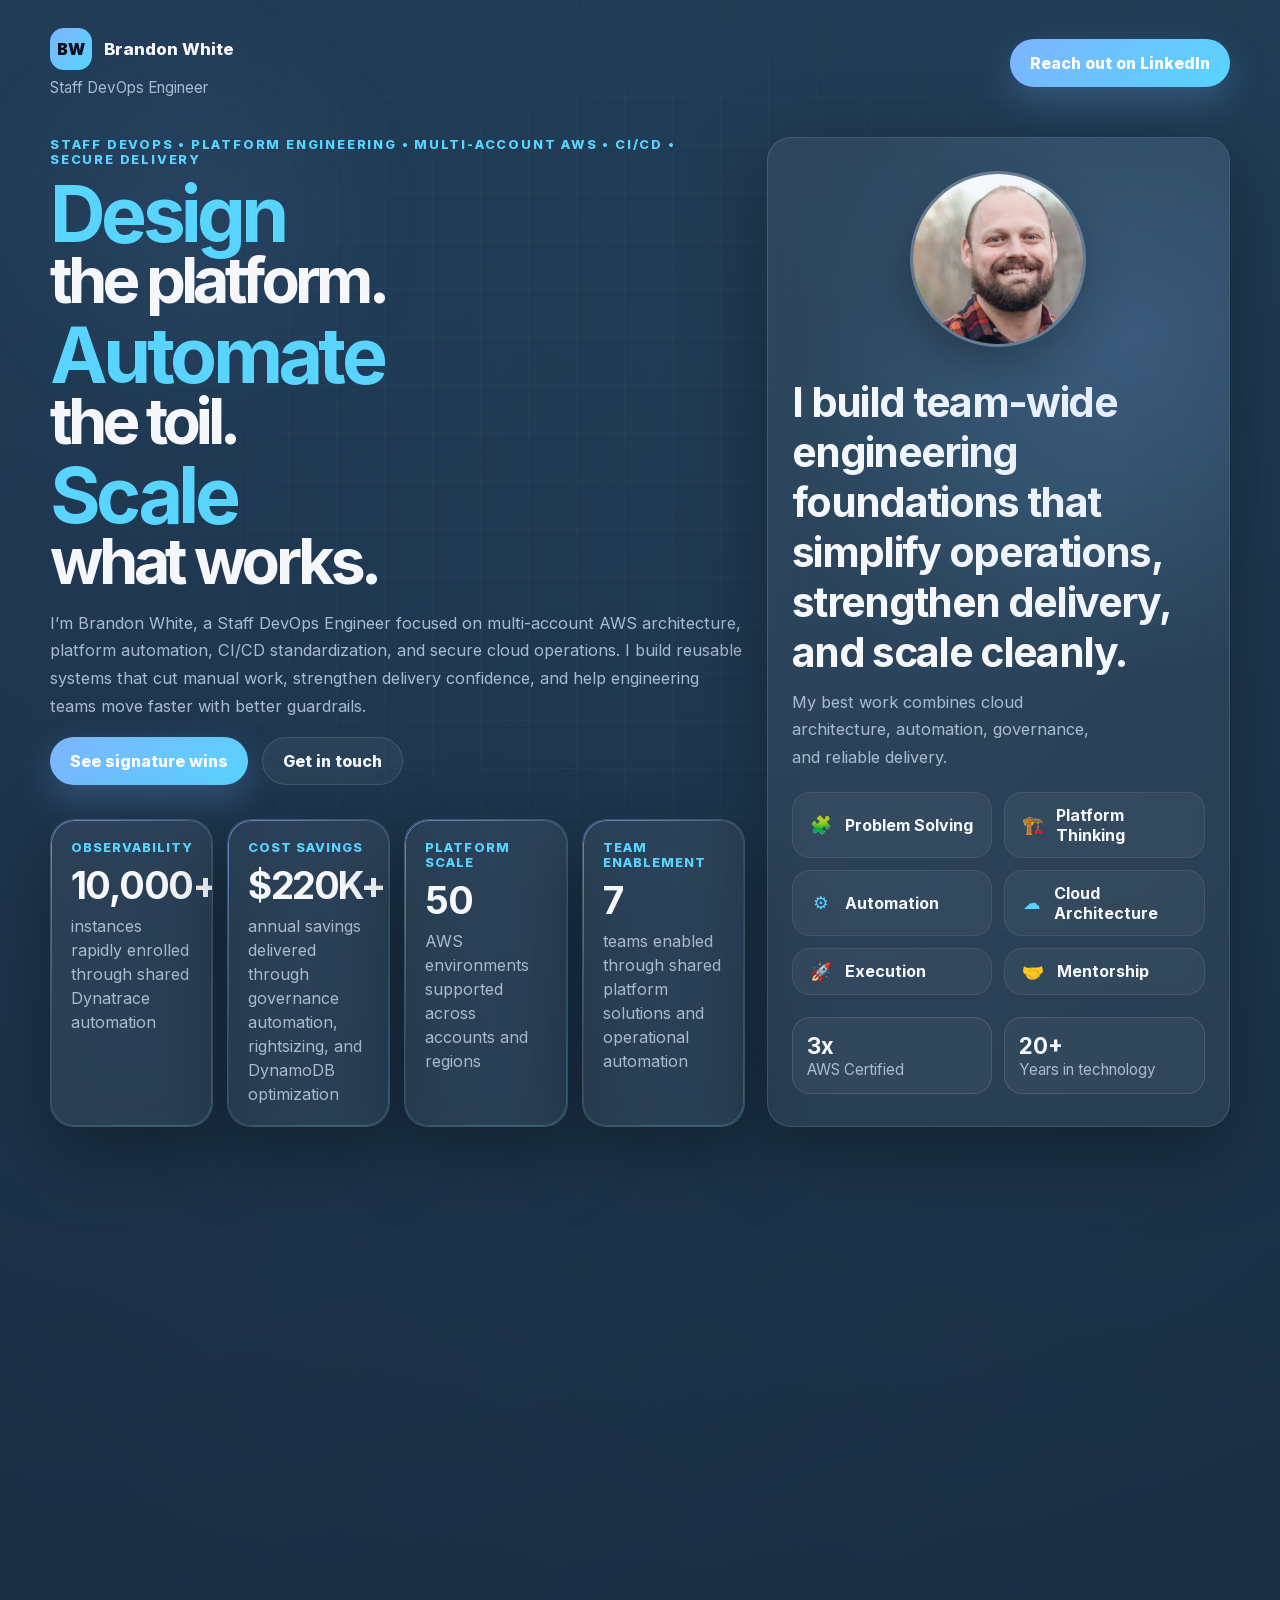
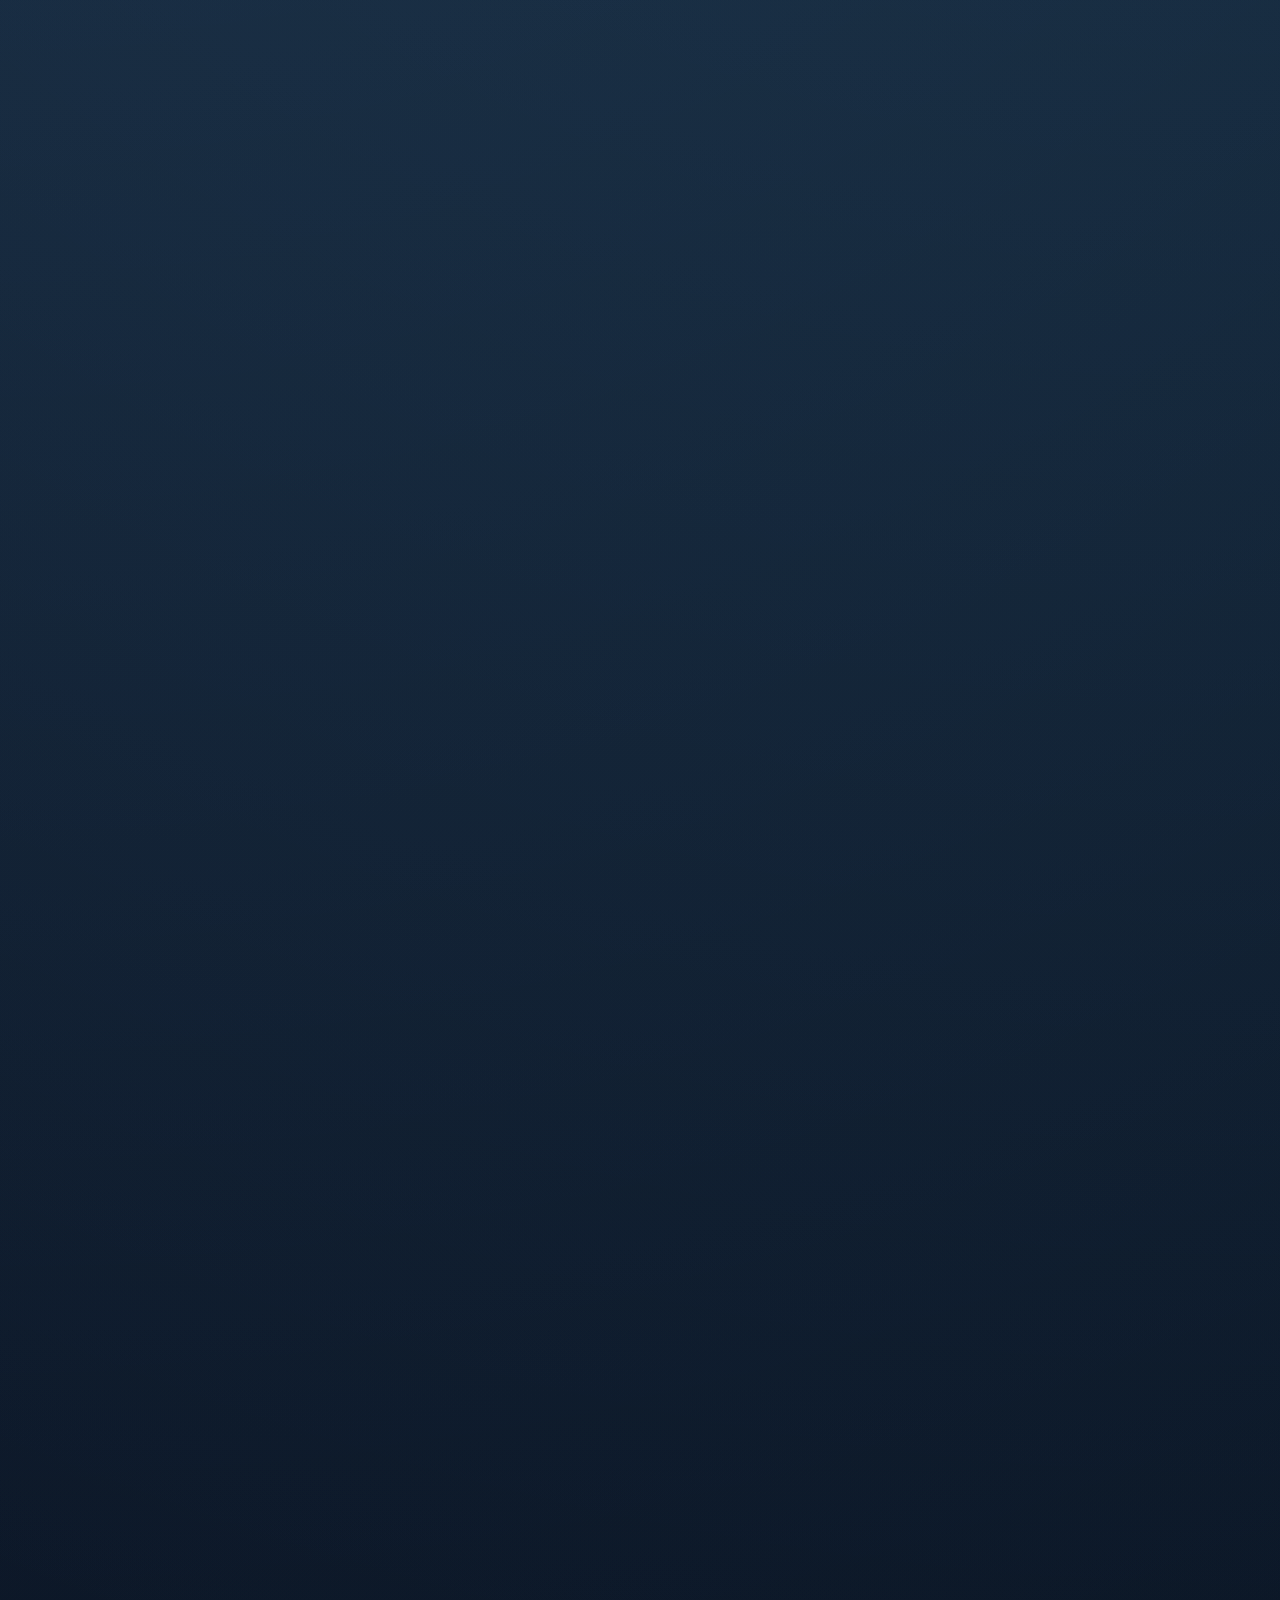
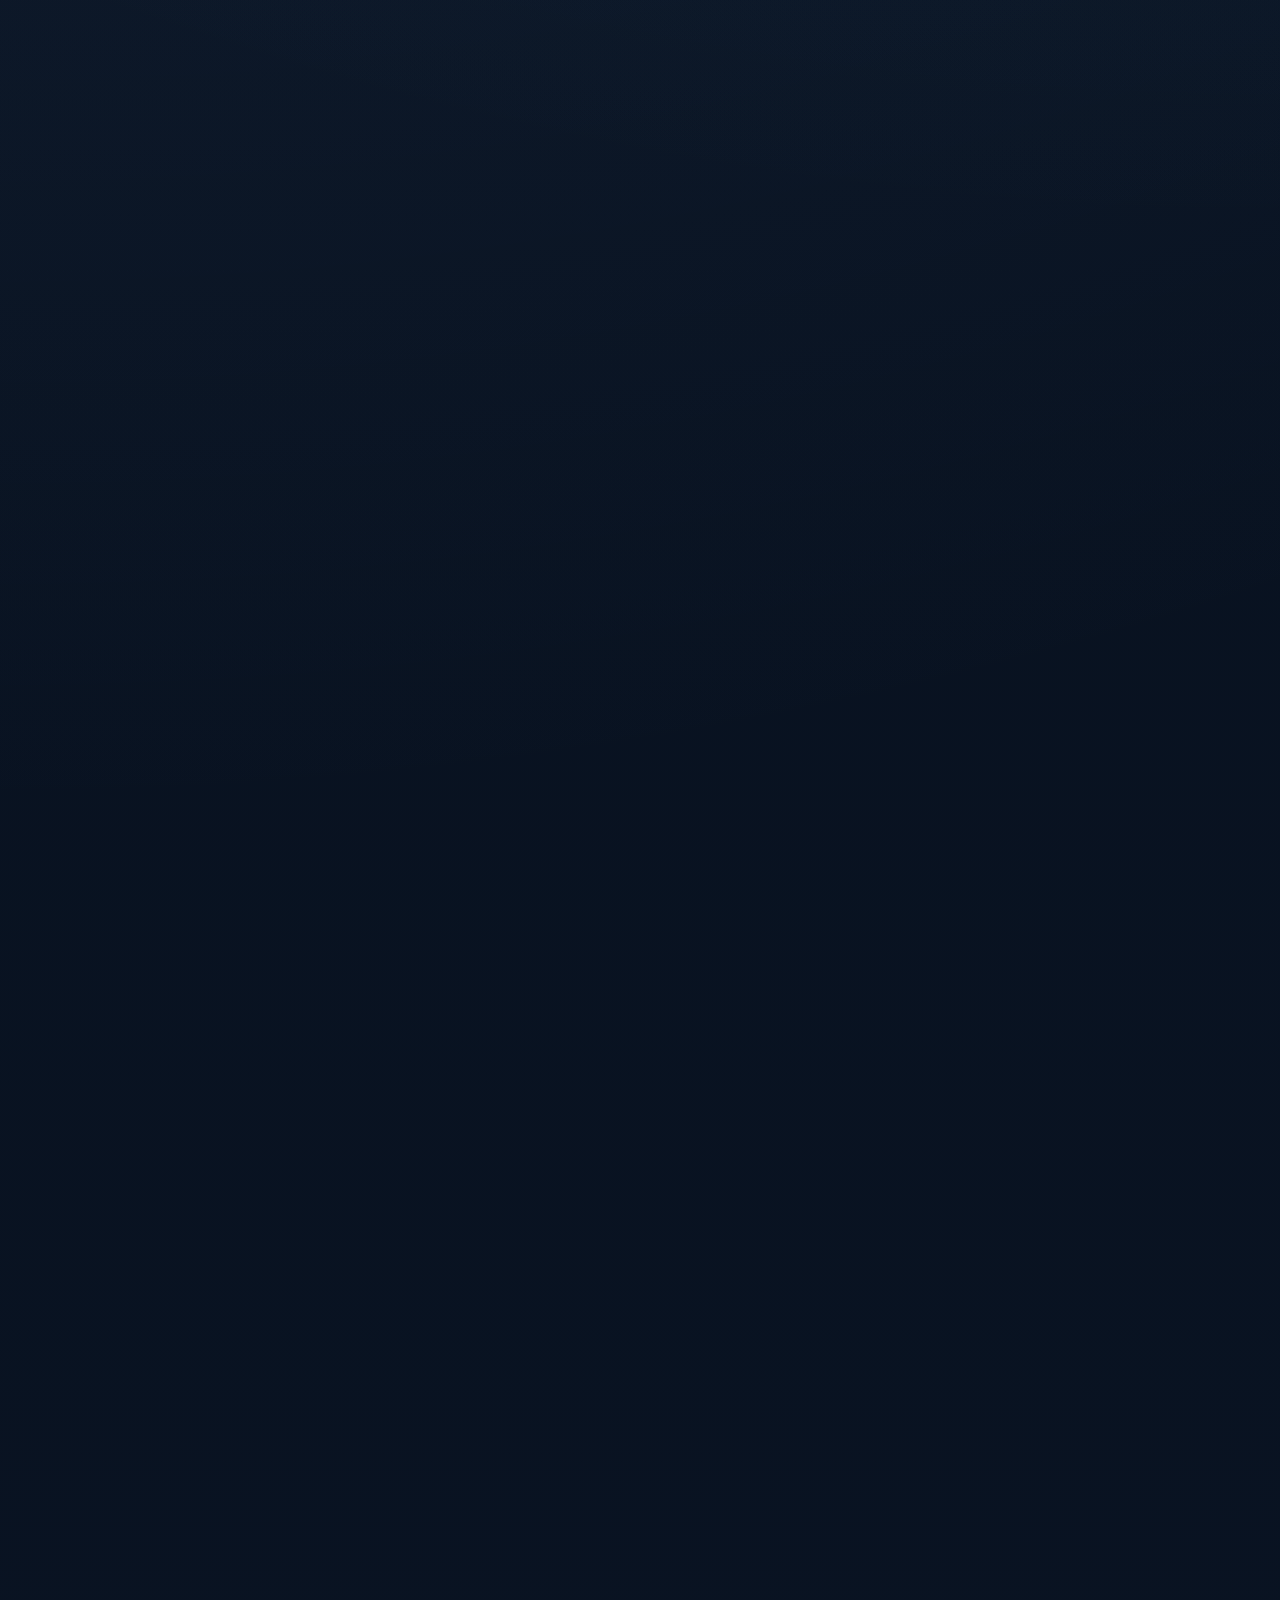
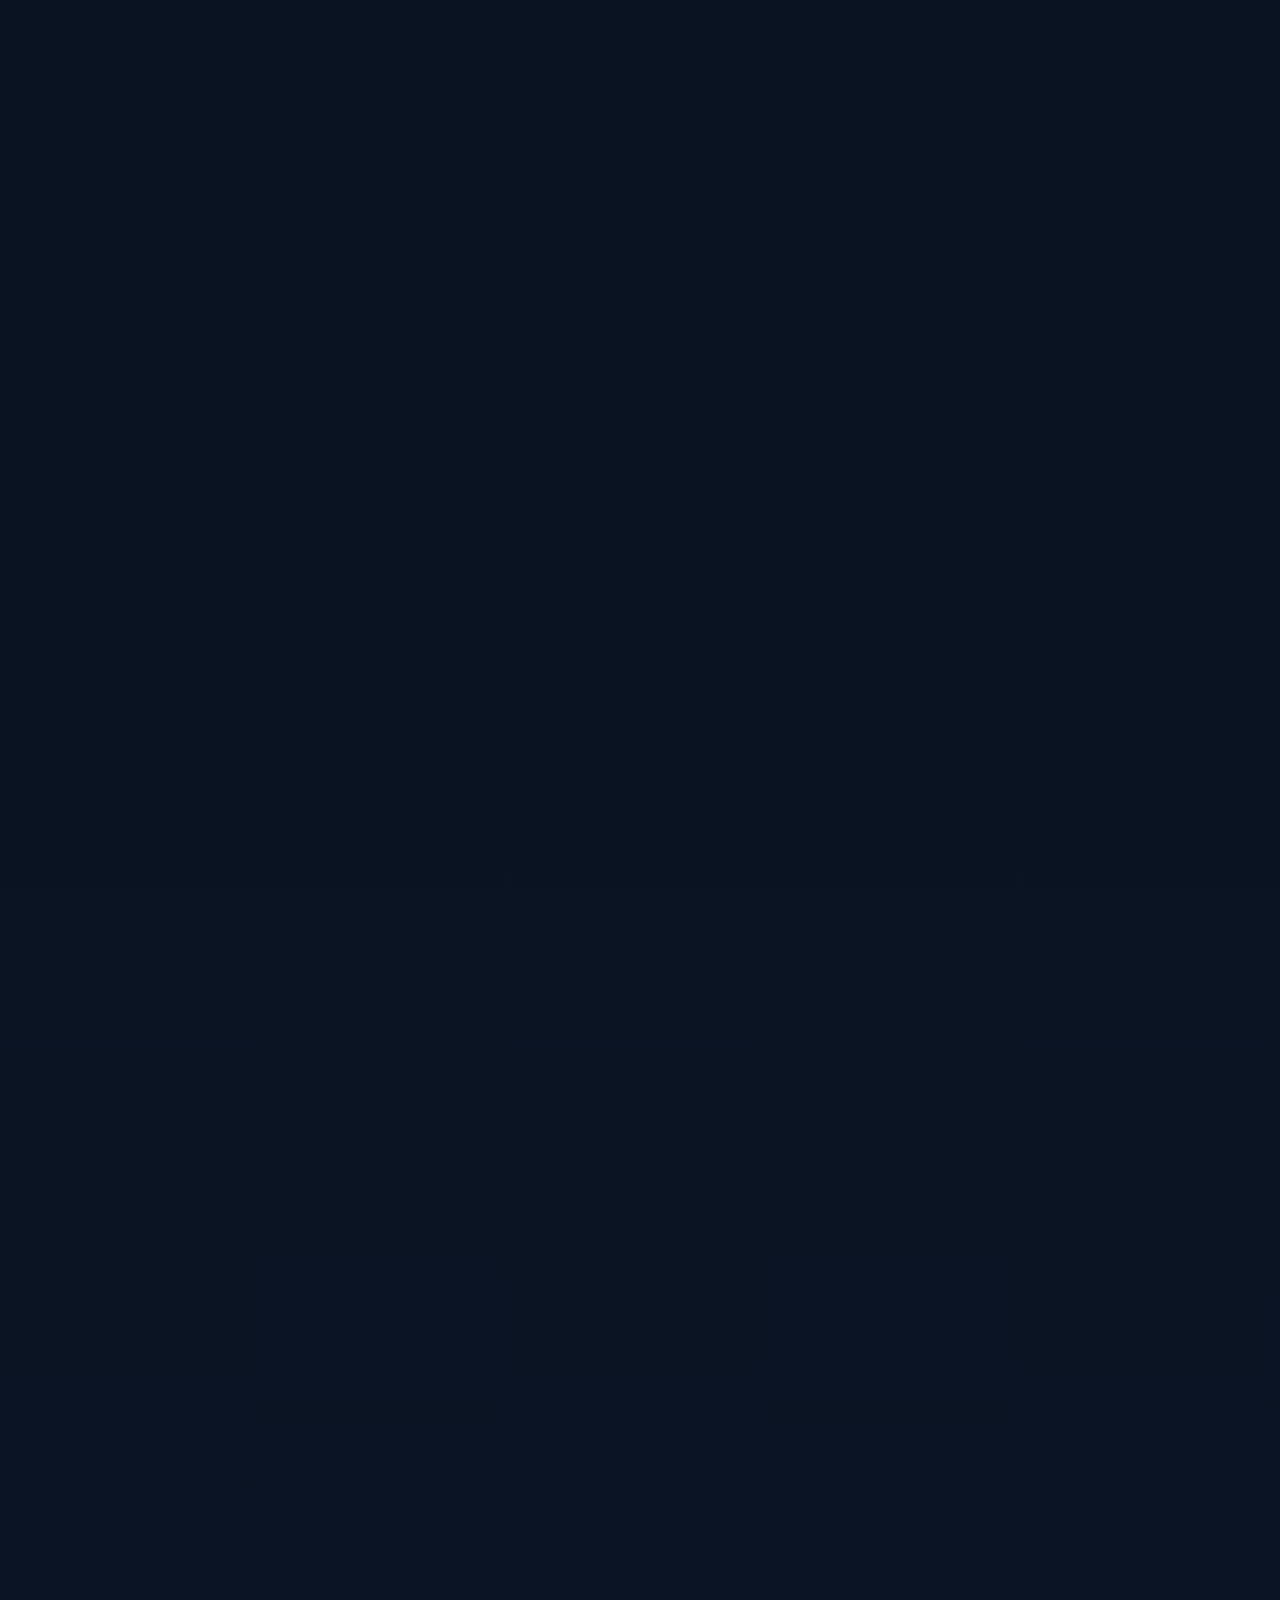
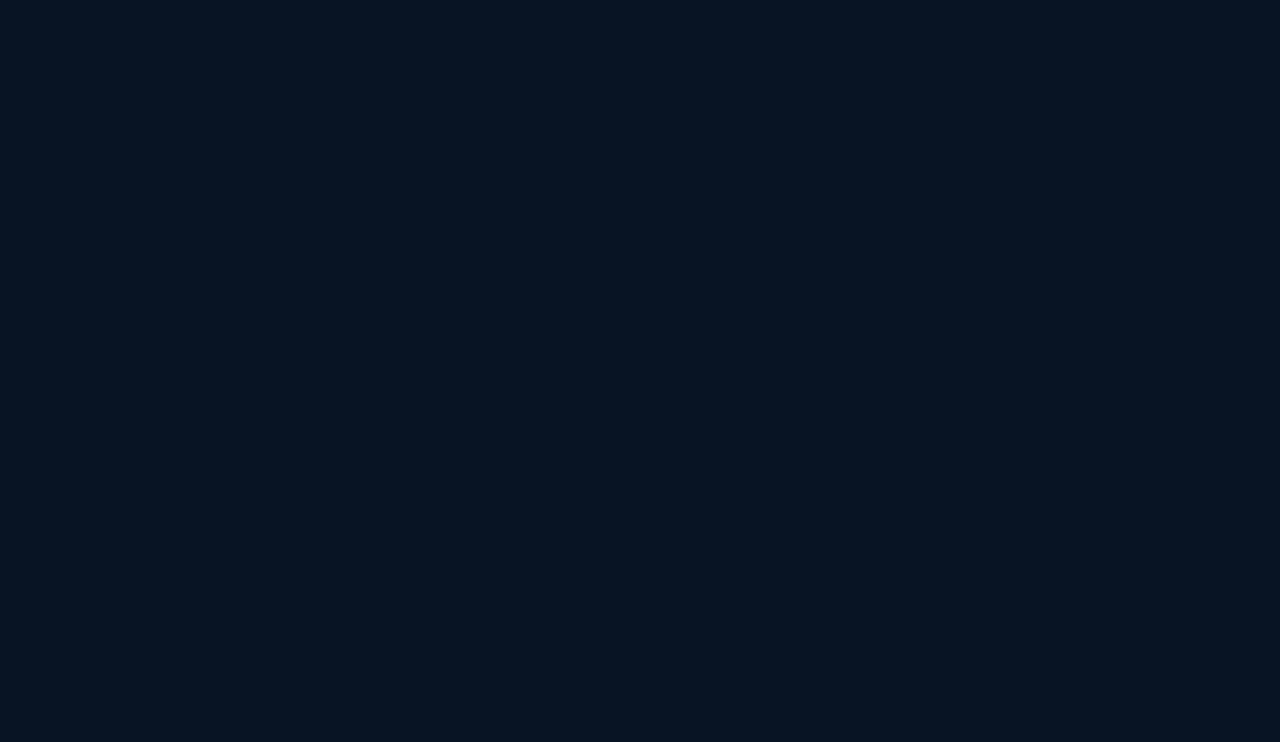
==== commit 437d31ae: "Update location to Rochester, New York Metropolitan Area" ====
--- a/index.html
+++ b/index.html
@@ -401,7 +401,7 @@
           <div>
             <p class="eyebrow">Contact</p>
             <h2>For collaboration, platform engineering discussions, or professional connection — reach out on LinkedIn.</h2>
-            <p>Greater Rochester, NY • <a href="https://linkedin.com/in/brandon-d-white" target="_blank" rel="noreferrer">linkedin.com/in/brandon-d-white</a></p>
+            <p>Rochester, New York Metropolitan Area • <a href="https://linkedin.com/in/brandon-d-white" target="_blank" rel="noreferrer">linkedin.com/in/brandon-d-white</a></p>
           </div>
           <div class="contact-actions">
             <a class="button button-primary" href="https://linkedin.com/in/brandon-d-white" target="_blank" rel="noreferrer">Reach out on LinkedIn</a>
--- a/styles.css
+++ b/styles.css
@@ -511,7 +511,18 @@
 .glass-card h3 { margin-top: 0; font-size: 1.22rem; }
 .feature-card ul,
 .shutdown-card ul,
-.ai-card ul { padding-left: 18px; }
+.ai-card ul,
+.timeline-item ul {
+  padding-left: 18px;
+  margin-top: 16px;
+}
+
+.feature-card li + li,
+.shutdown-card li + li,
+.ai-card li + li,
+.timeline-item li + li {
+  margin-top: 8px;
+}
 
 .proof-label {
   display: inline-block;
